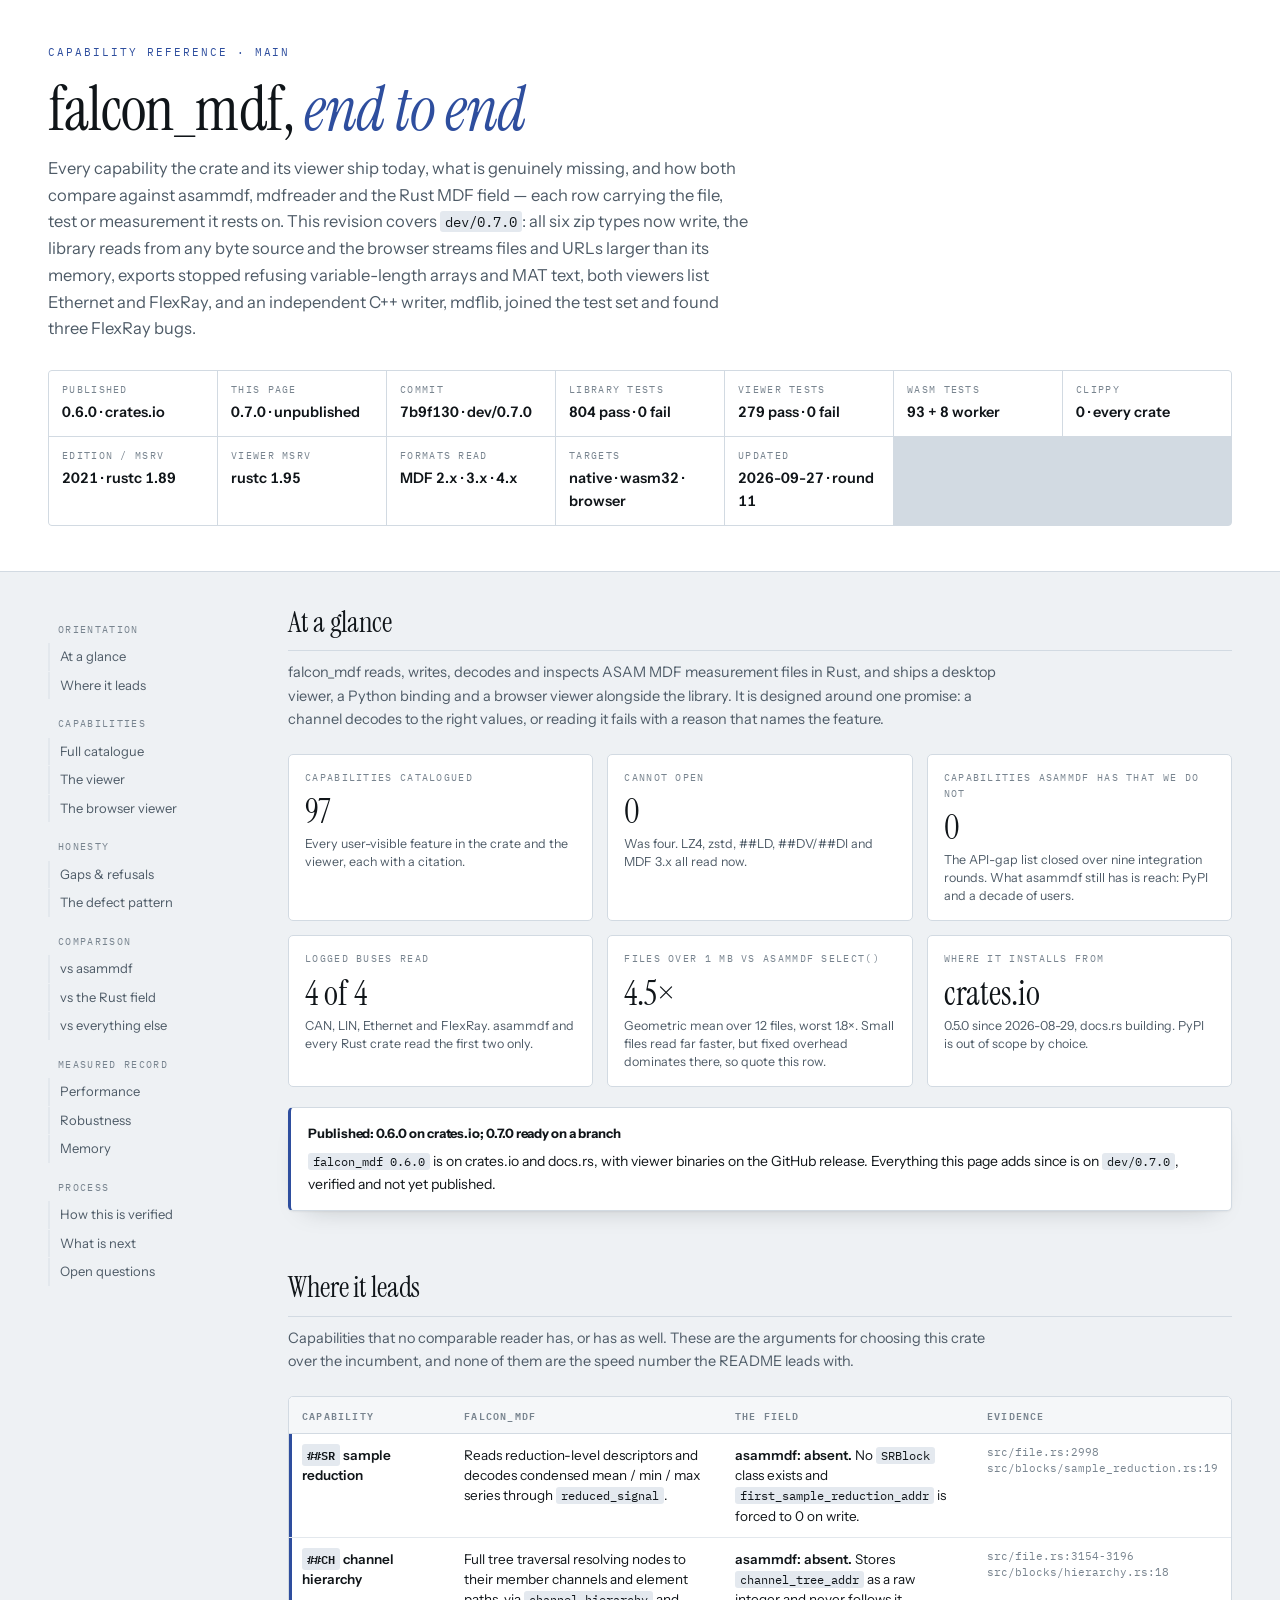
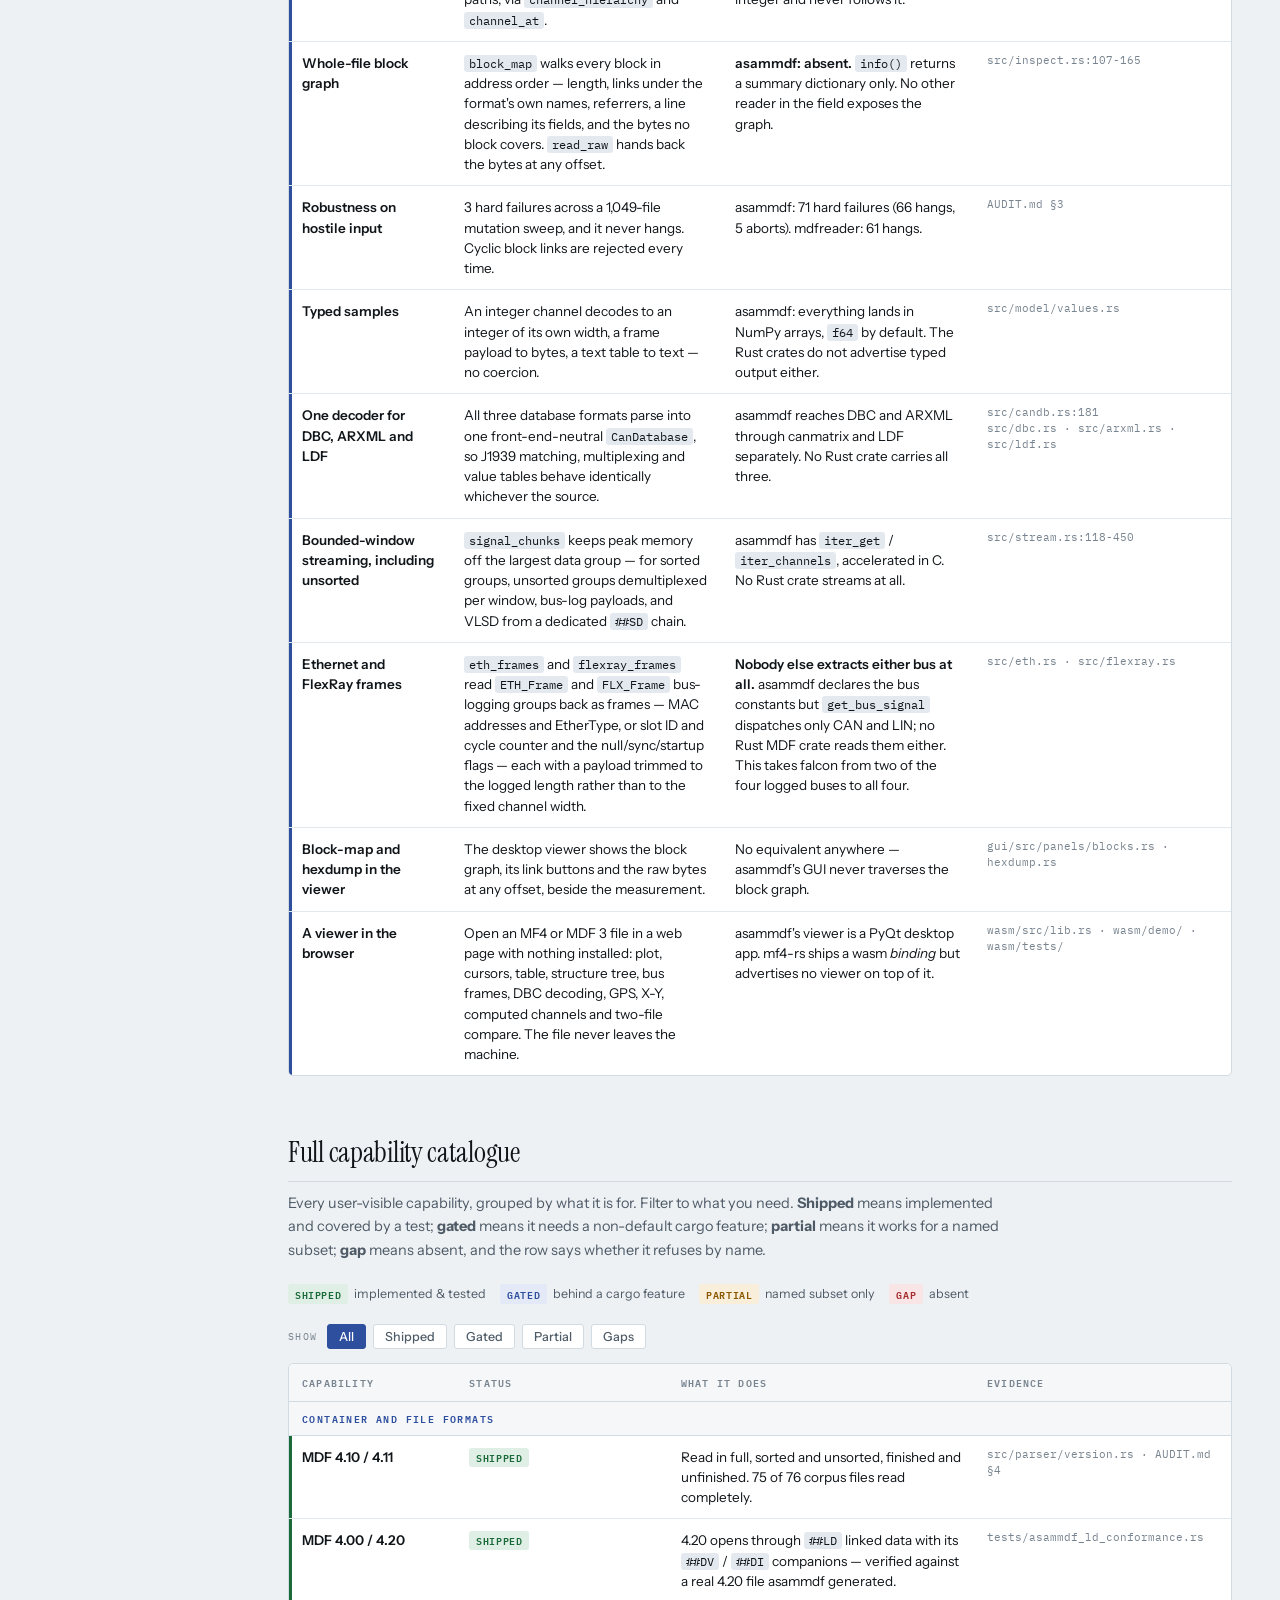
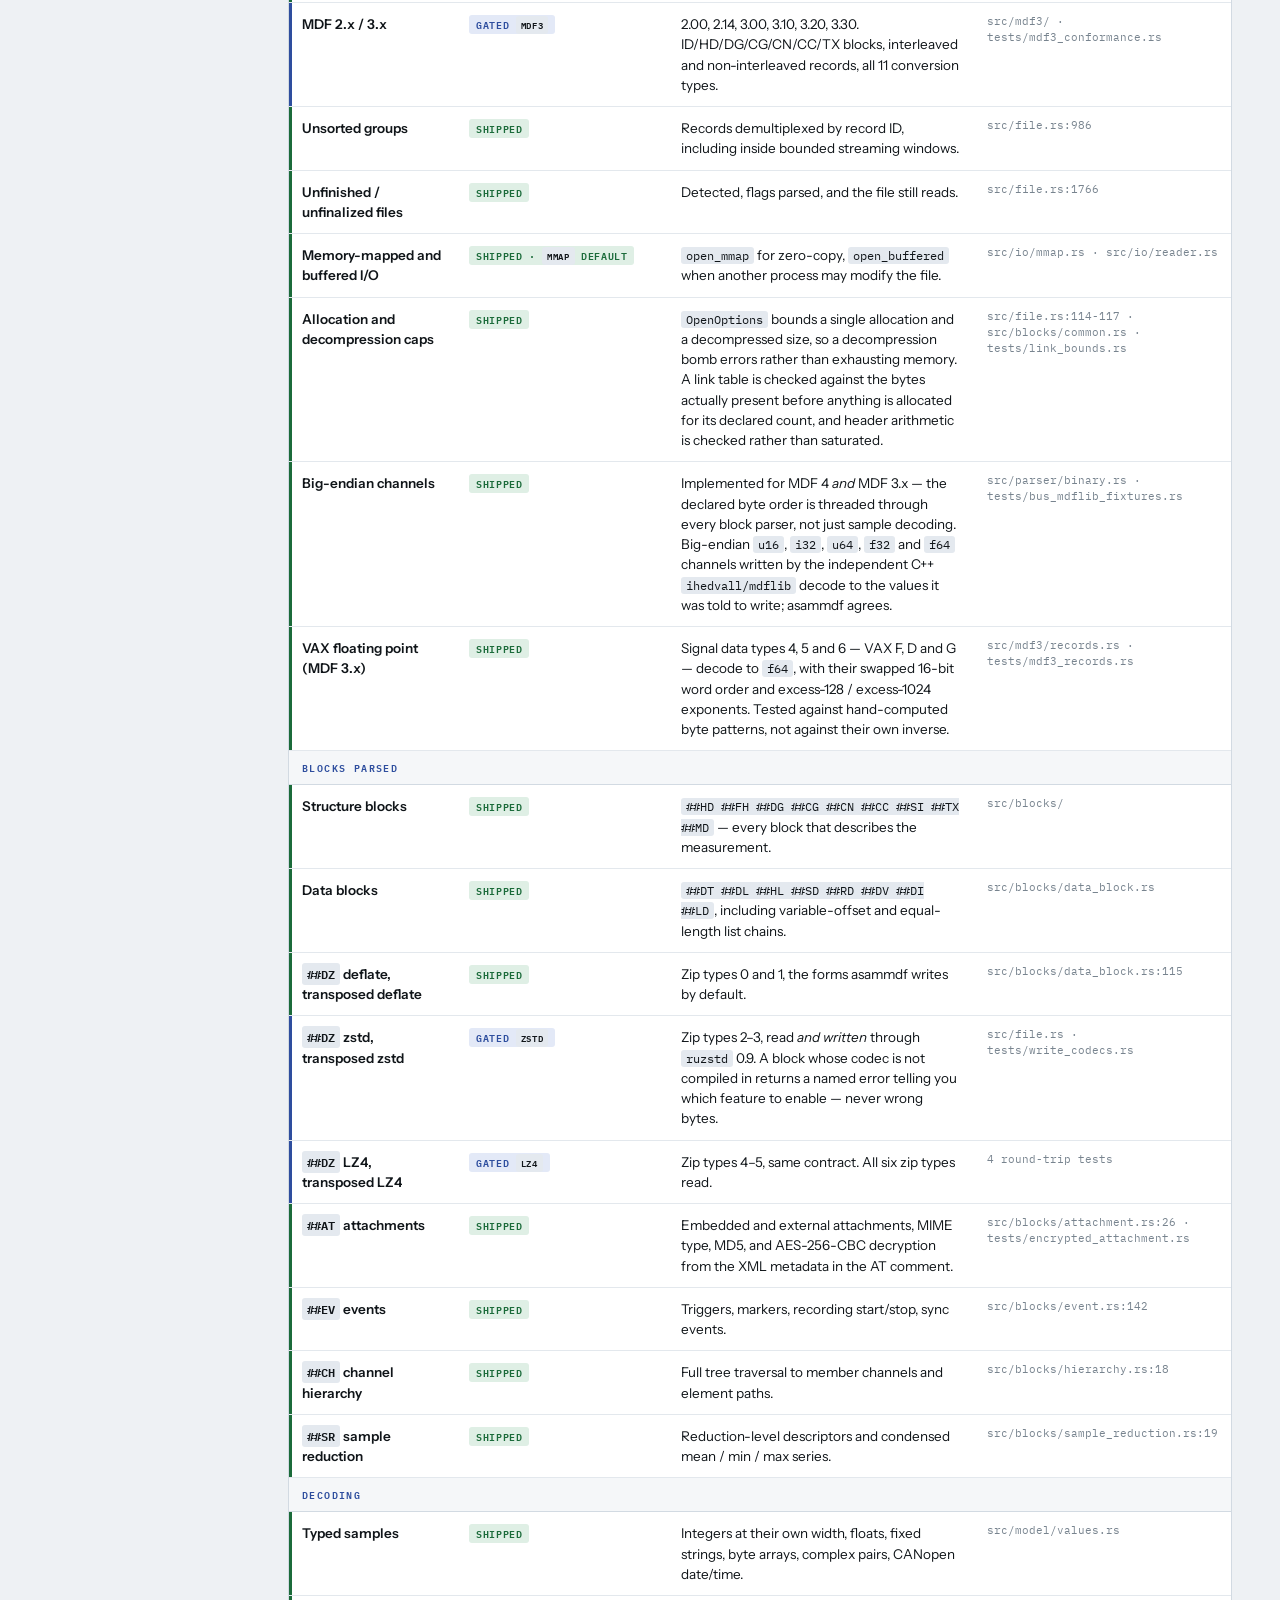
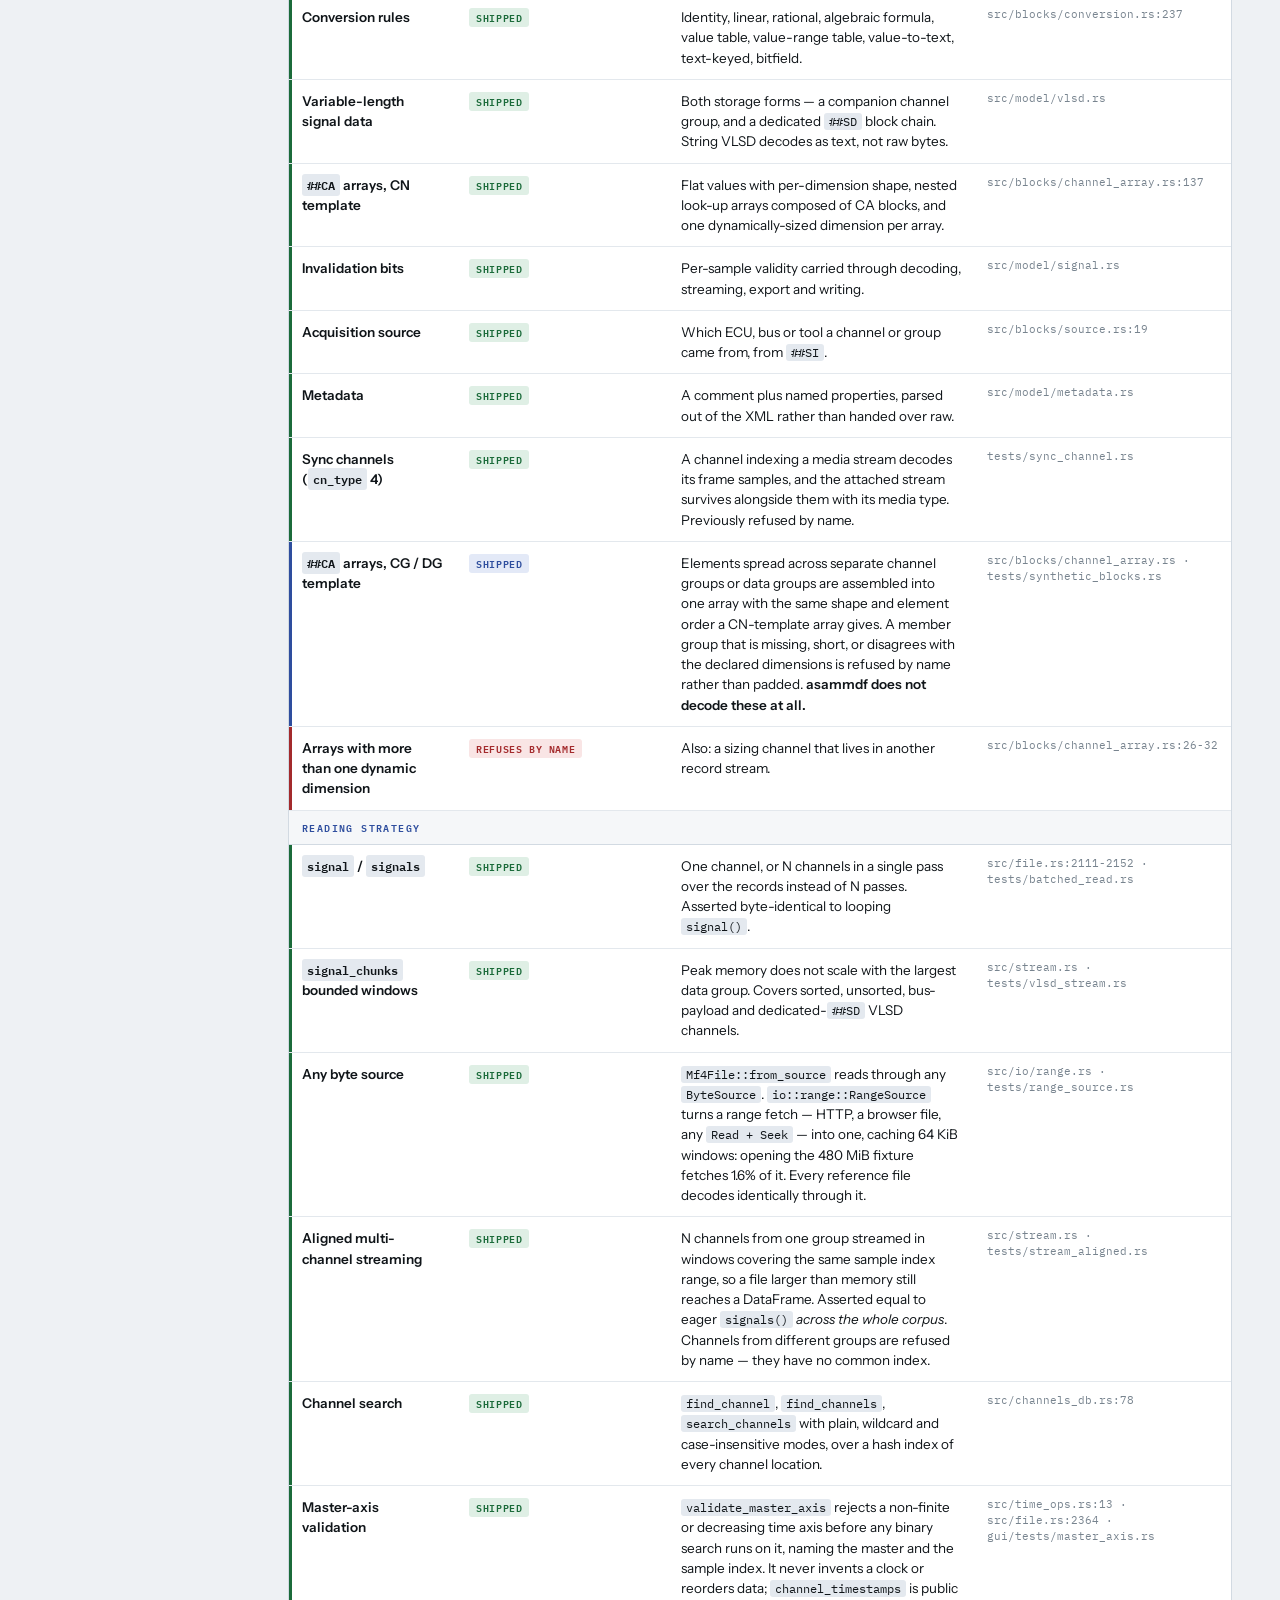
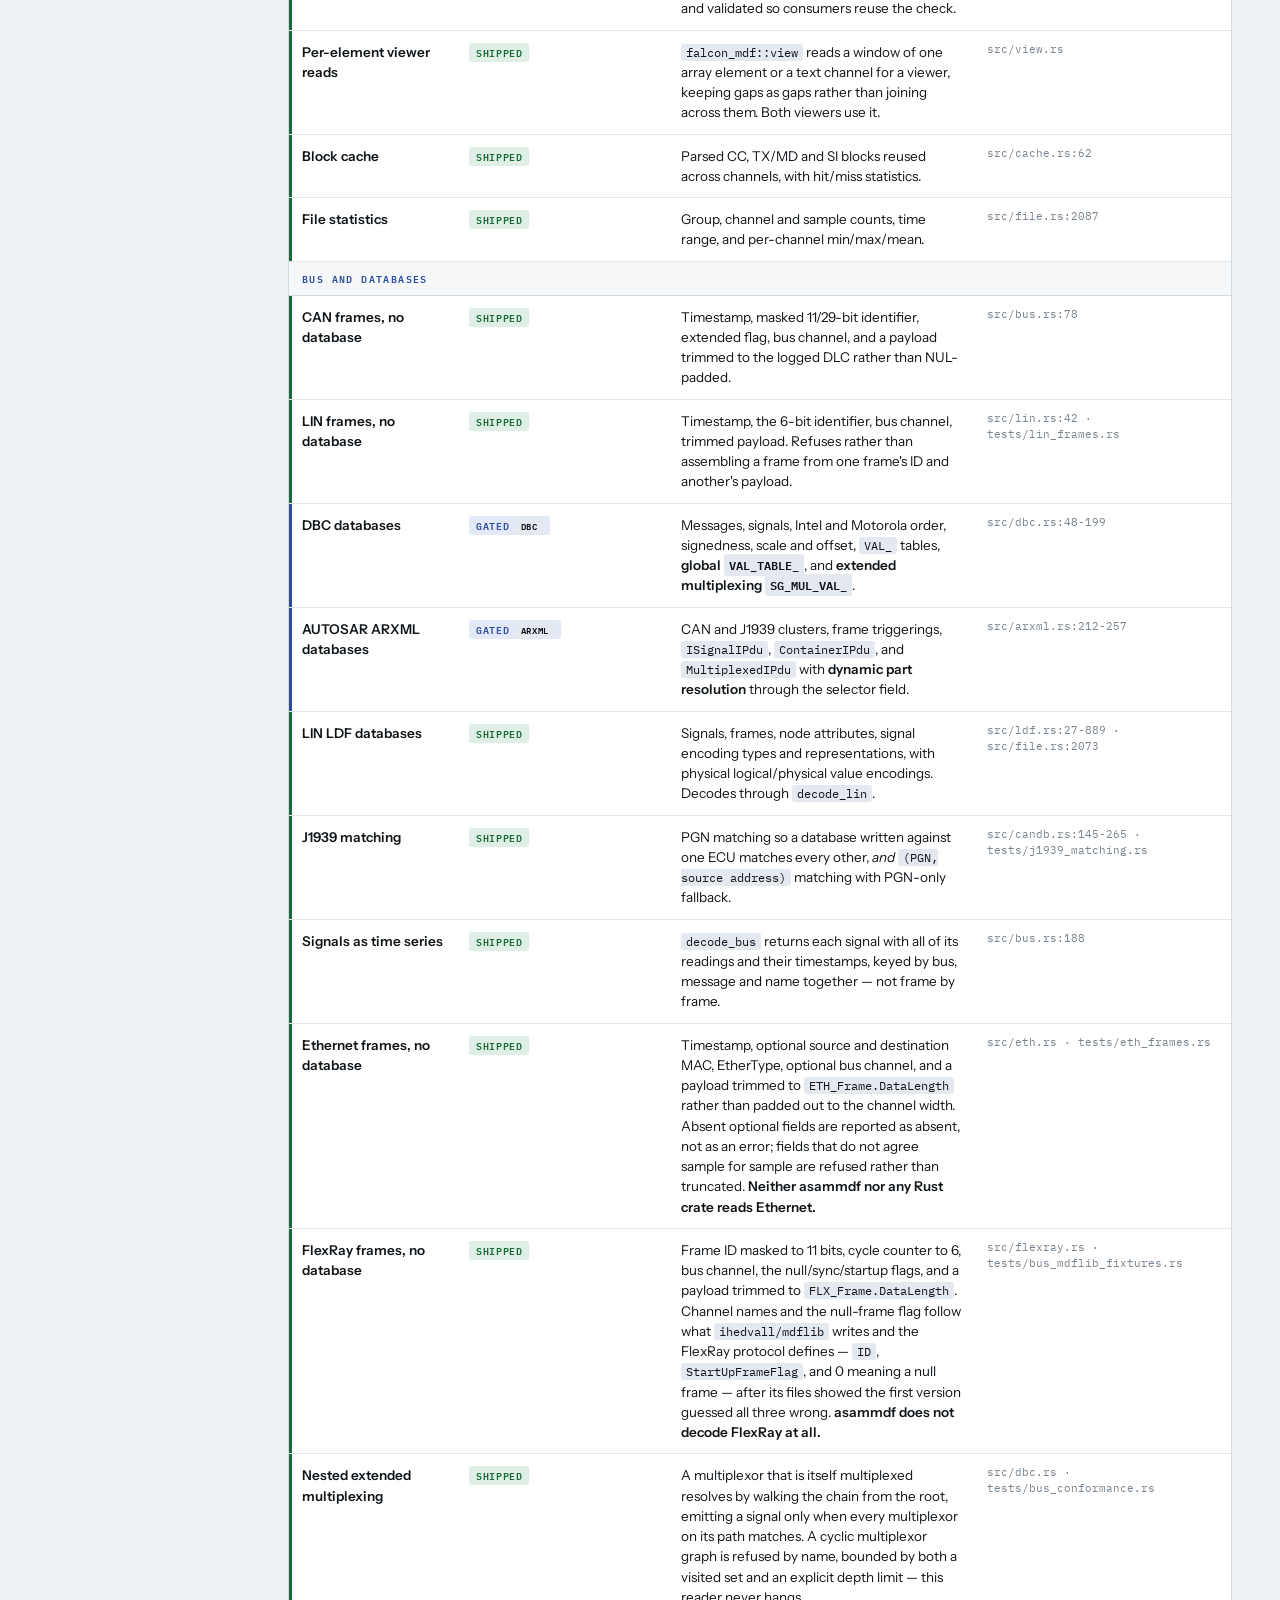
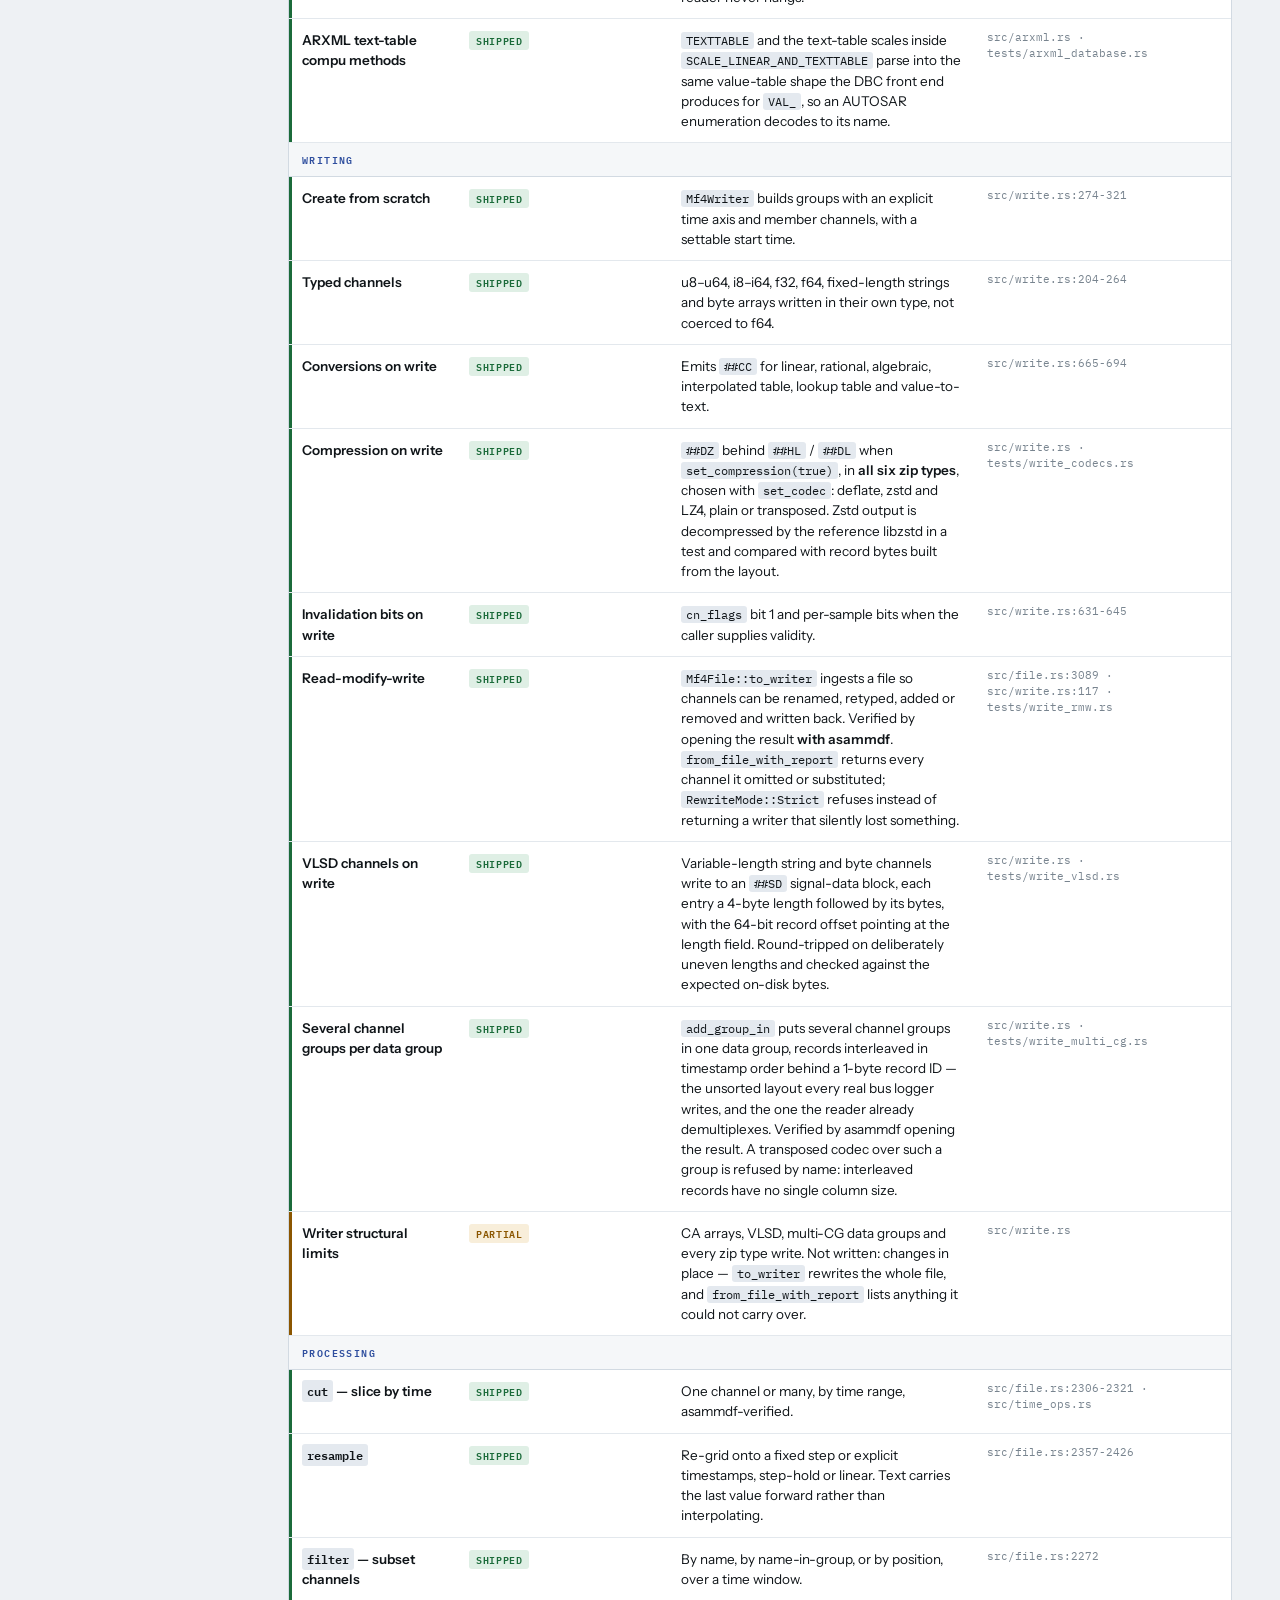
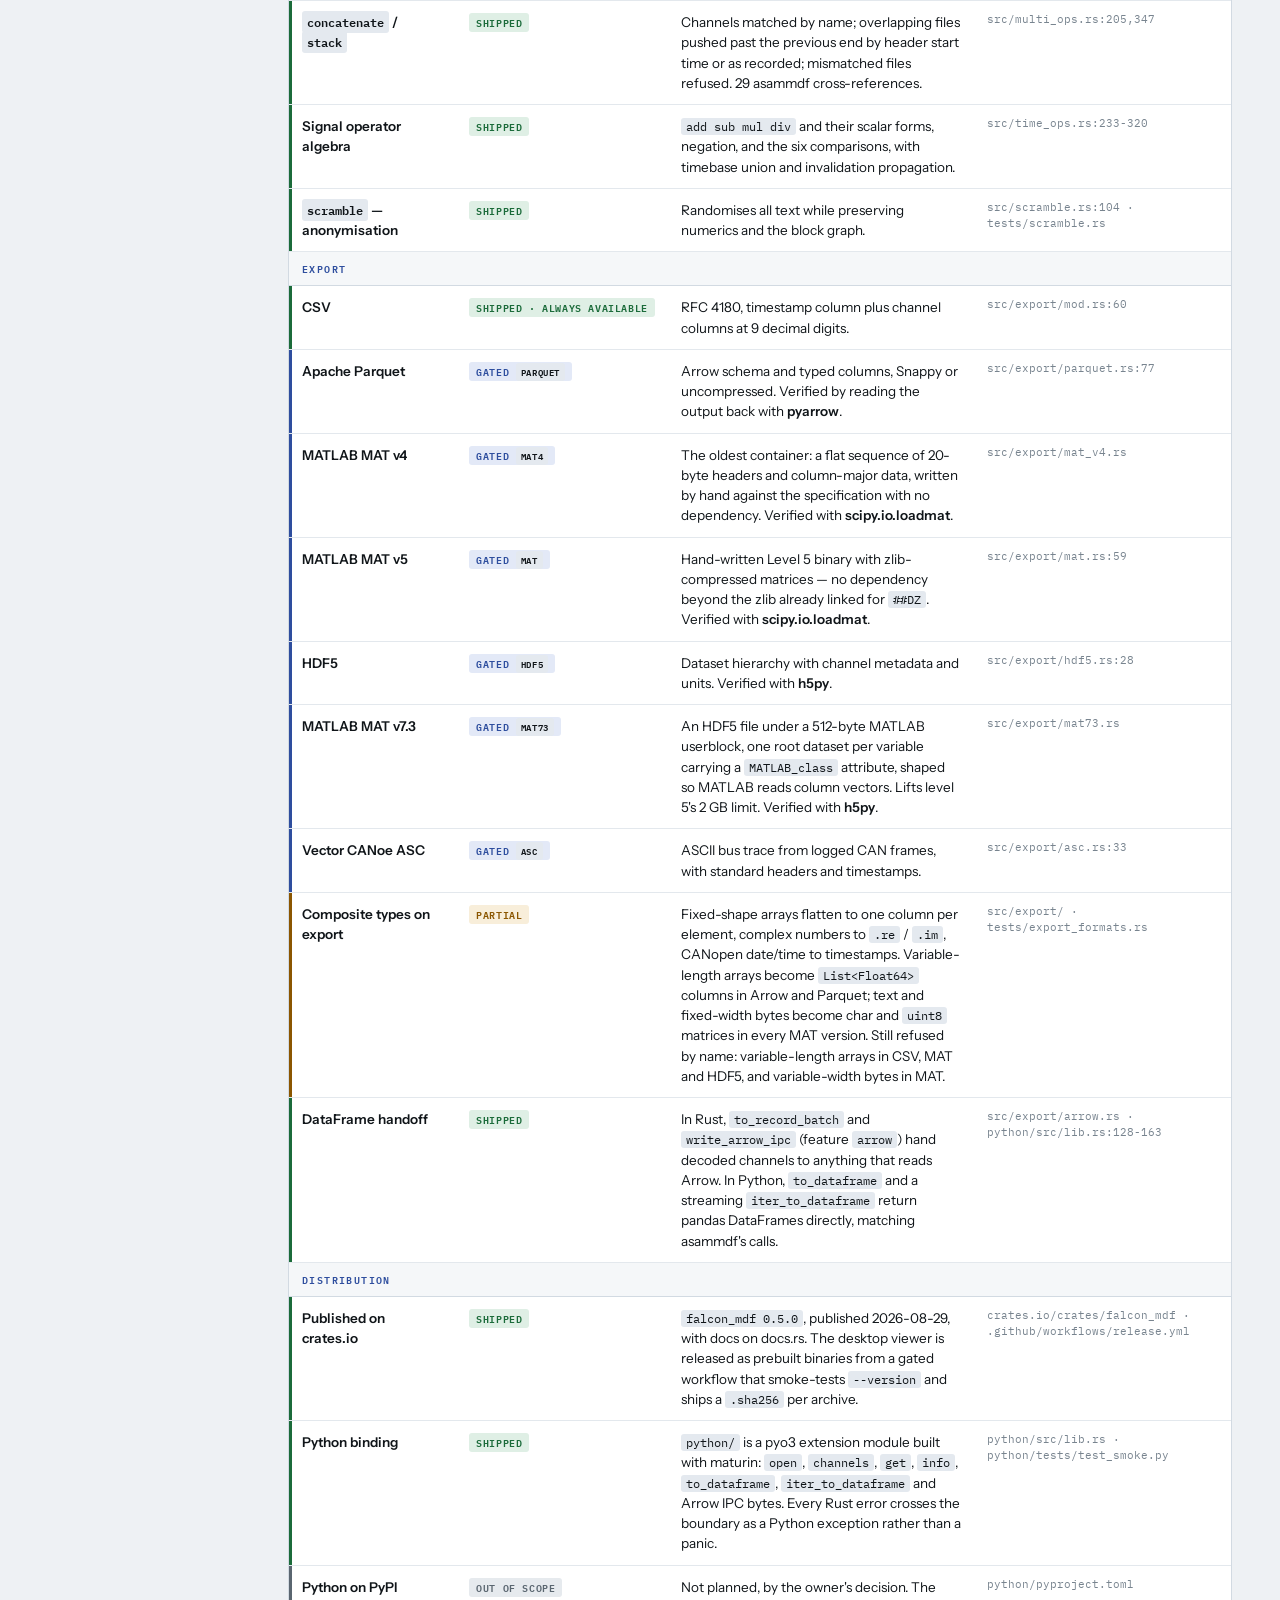
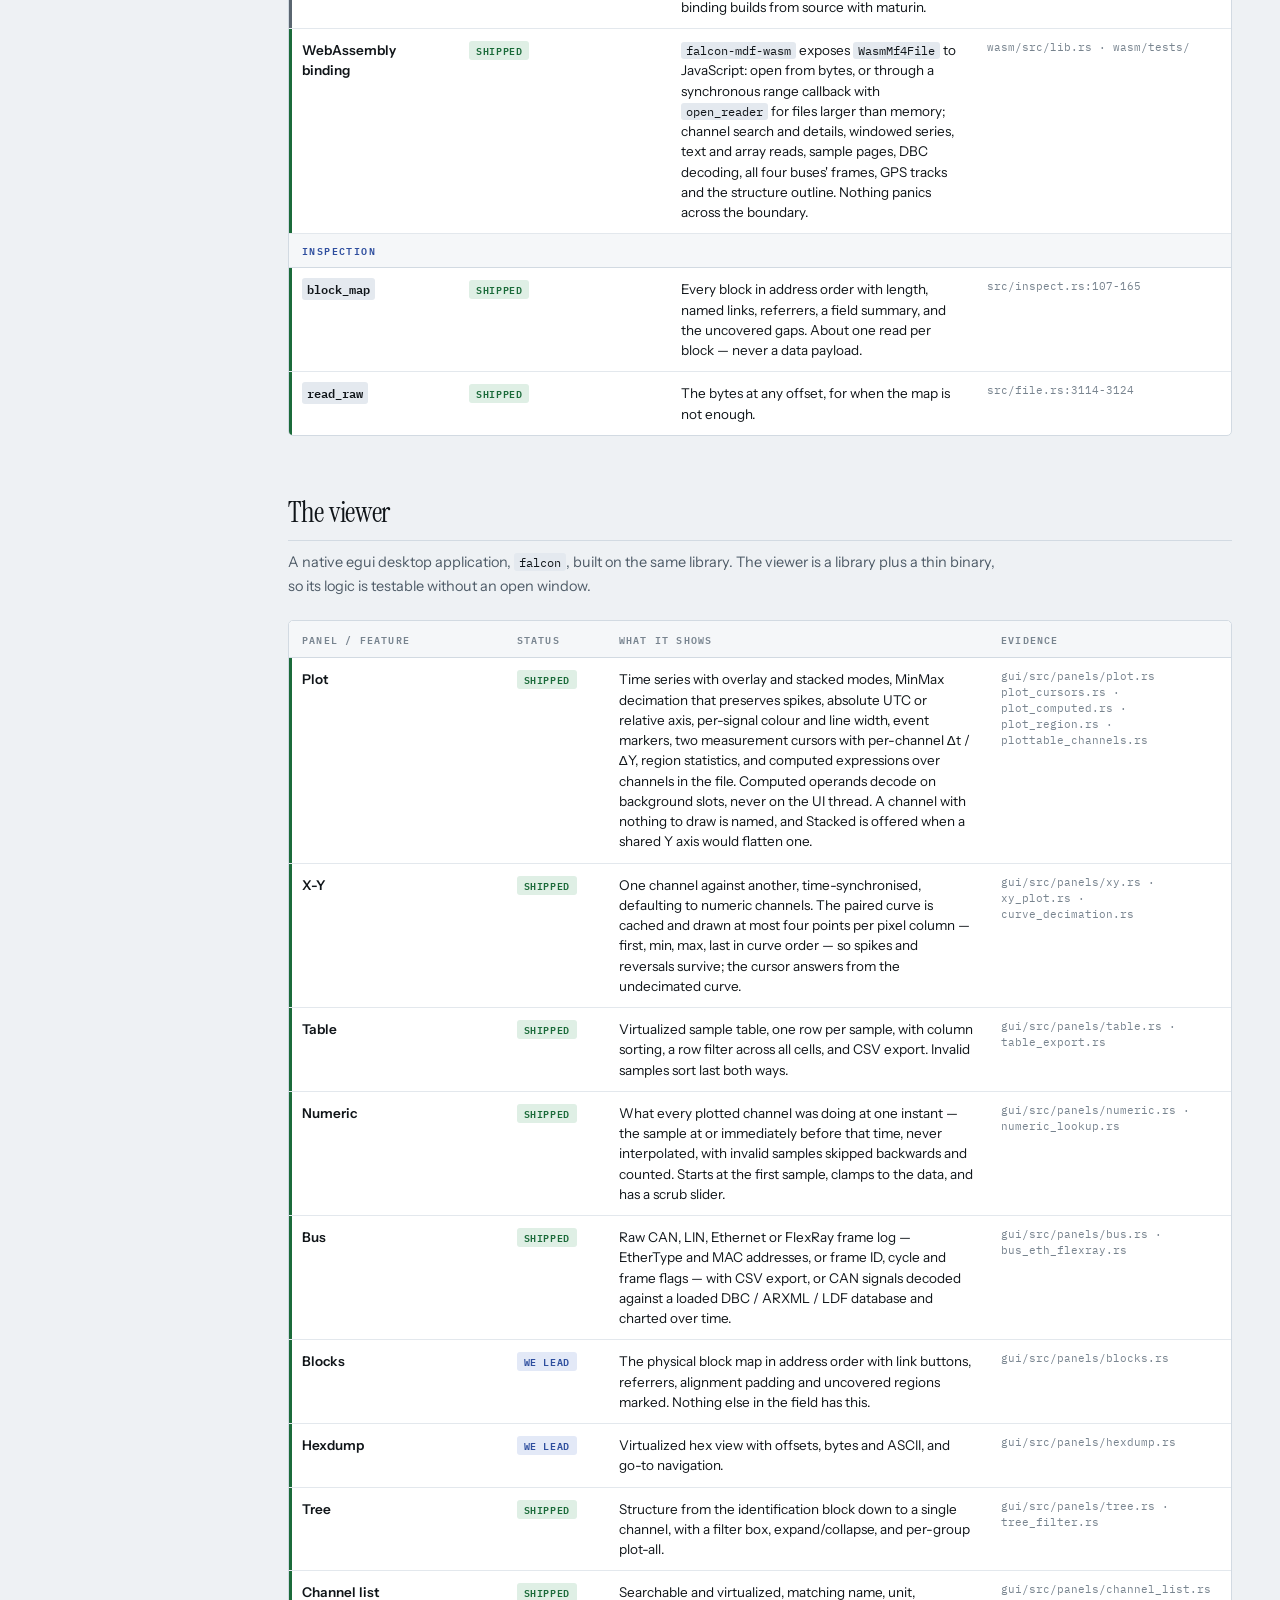
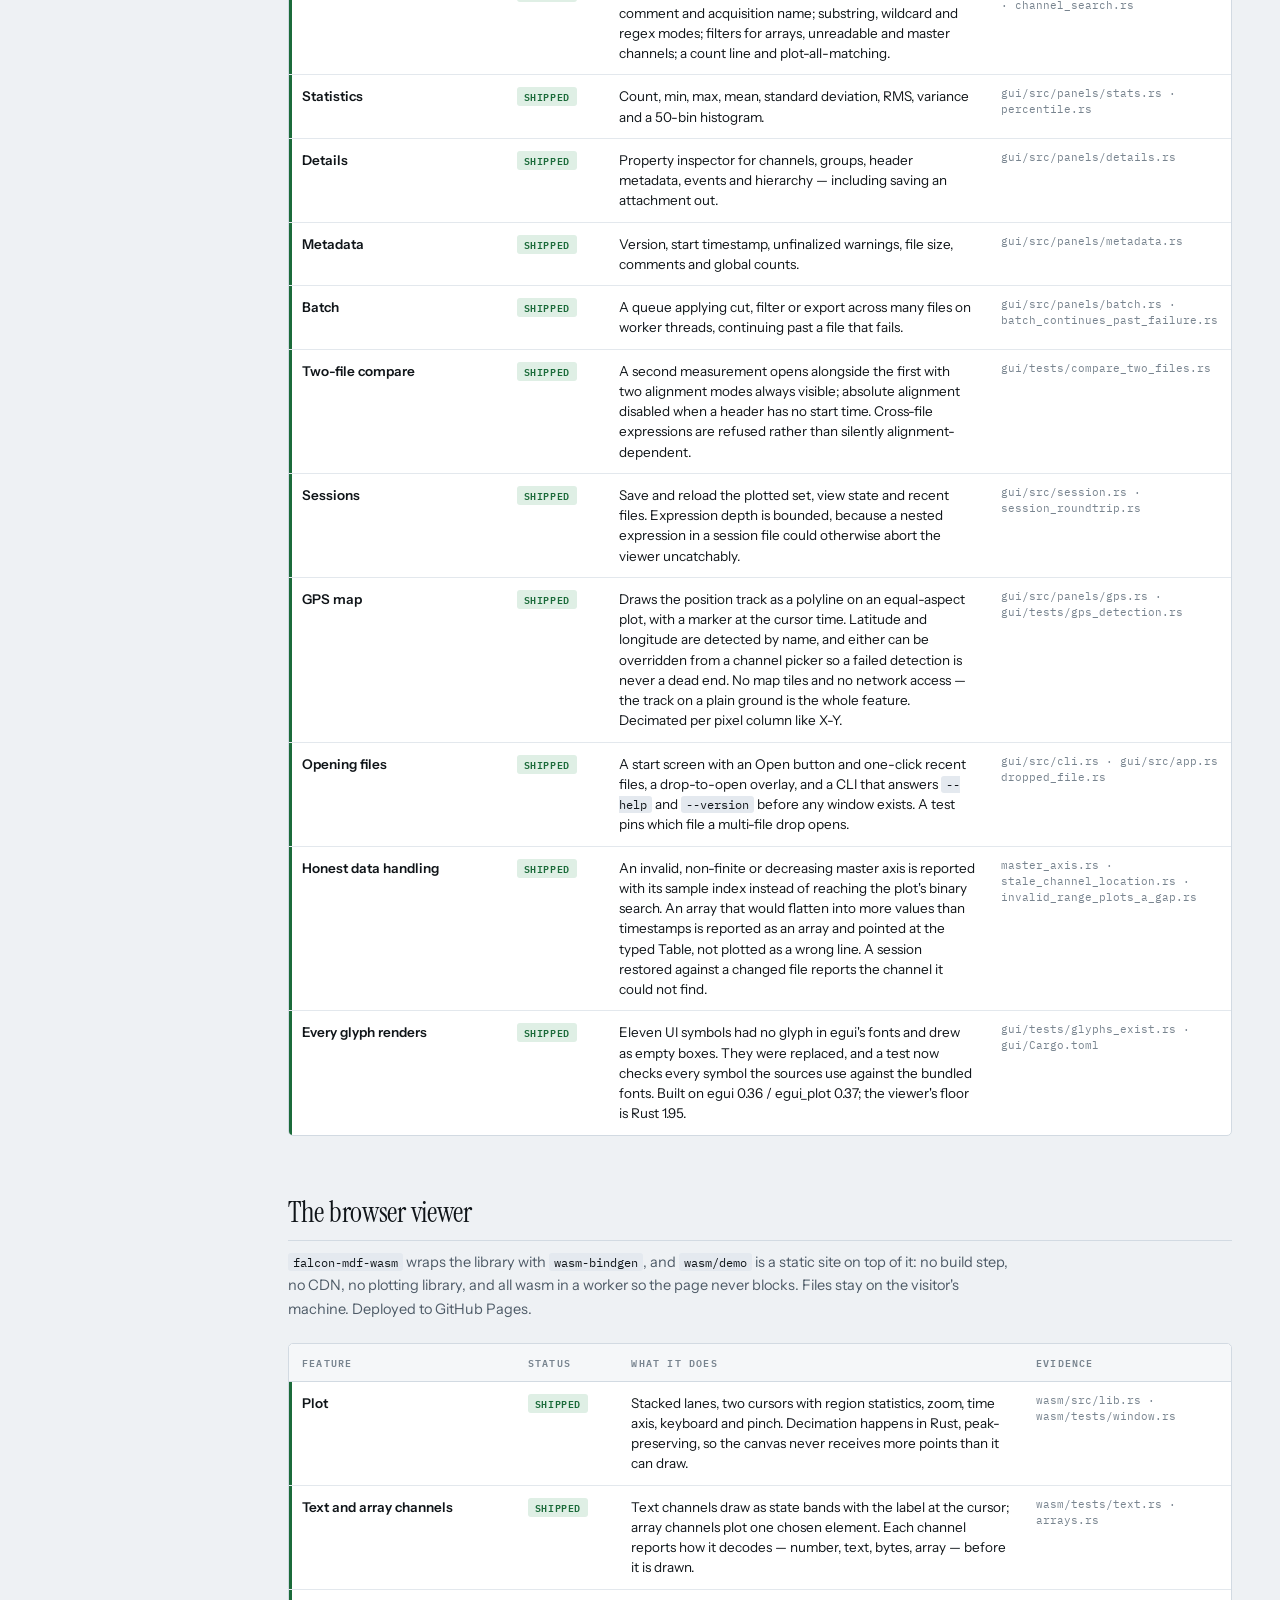
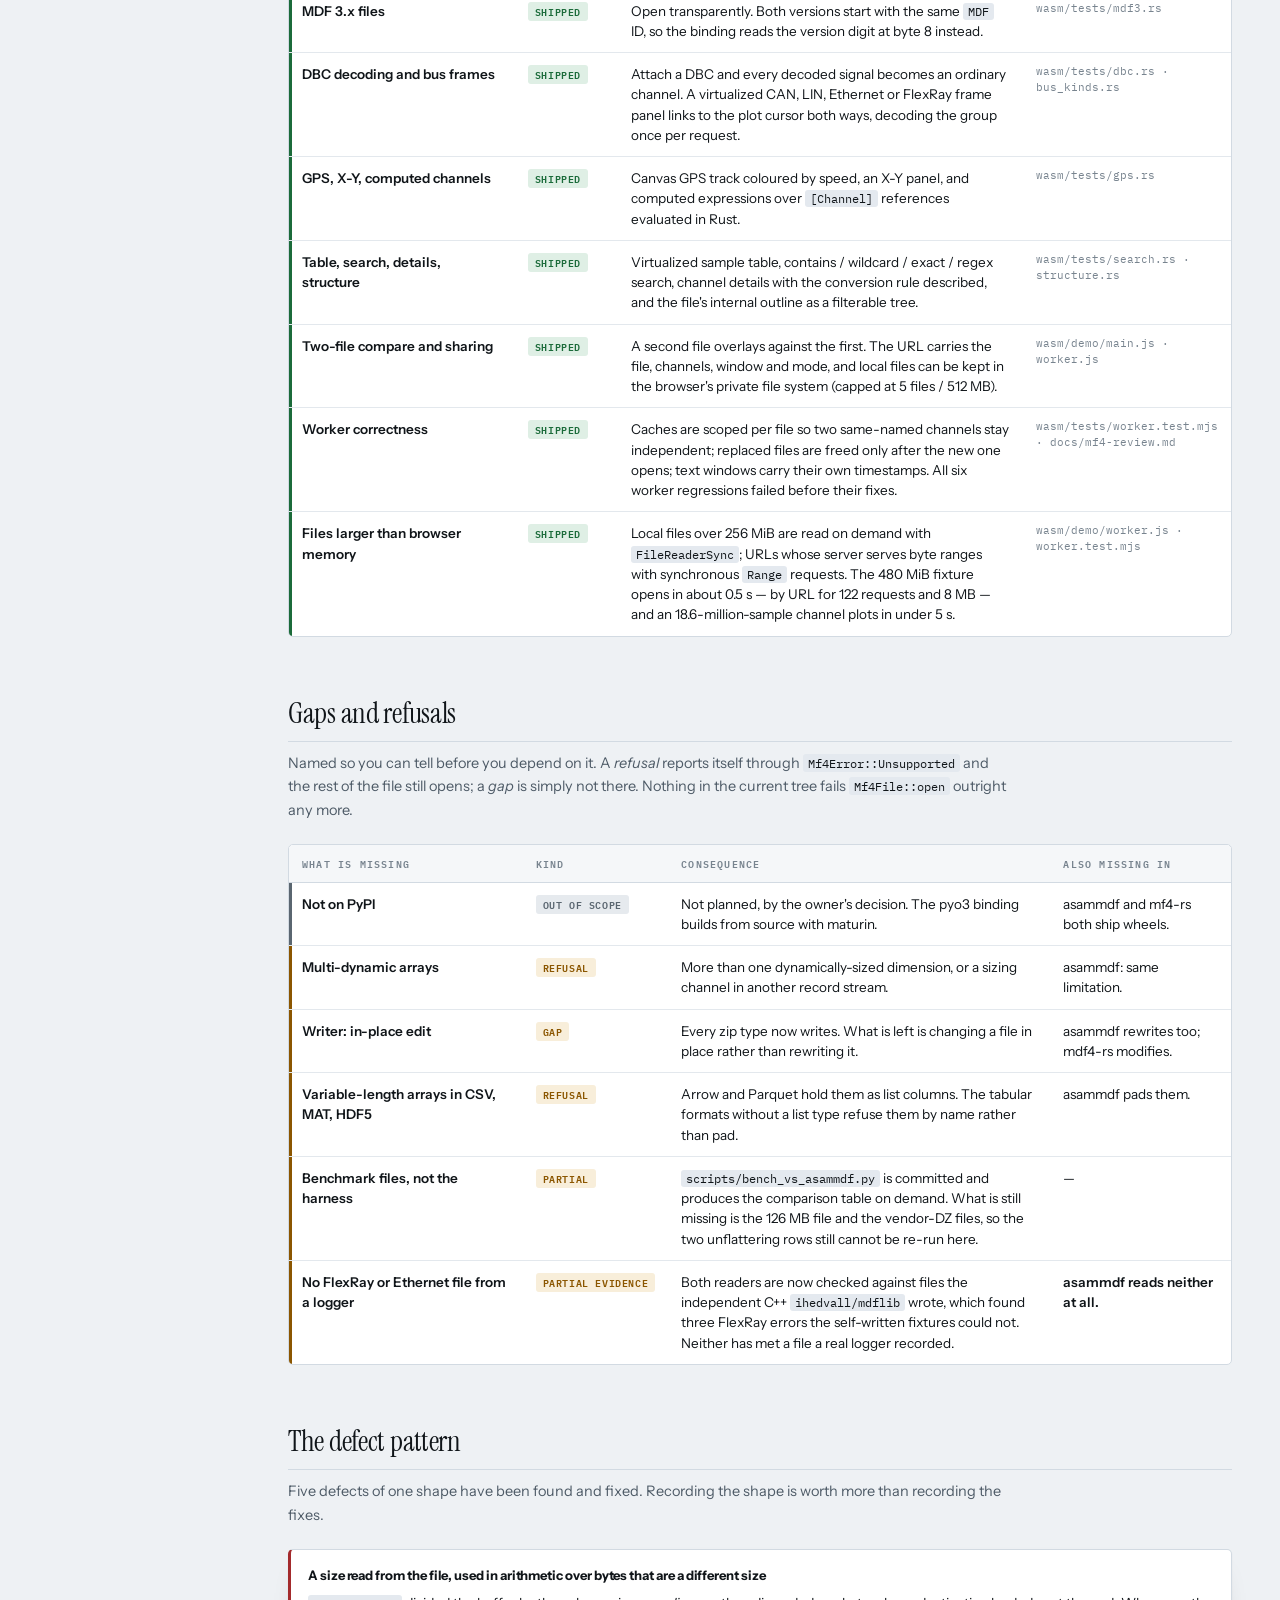
==== docs/field-reference.html @ f5a072ed "docs: track the field reference in the repository The implementation-status page lived in the gitign" ====
<!doctype html><html><head><meta charset=utf8><meta name=viewport content="width=device-width,initial-scale=1"><style>:root{color-scheme:light}body{margin:0;padding:0;font:14px -apple-system,BlinkMacSystemFont,sans-serif;background:#faf9f5;color:#141413}img{max-width:100%}</style></head><body>
<title>falcon_mdf Field Reference</title>
<link rel="preconnect" href="https://fonts.googleapis.com">
<link rel="preconnect" href="https://fonts.gstatic.com" crossorigin>
<link rel="stylesheet" href="https://fonts.googleapis.com/css2?family=Instrument+Sans:wght@400;500;600;700&family=Instrument+Serif:ital@0;1&family=IBM+Plex+Mono:wght@400;500;600&display=swap">

<style>
:root{
  --ground:#EEF1F4; --surface:#FFFFFF; --surface-2:#E4E9EF; --surface-3:#F5F7F9;
  --ink:#101519; --ink-2:#4E5B67; --ink-3:#78848F;
  --rule:#D2DAE2; --rule-2:#E3E8ED;
  --accent:#2E4E9E; --accent-soft:#E3E9F7; --on-accent:#FFFFFF;
  --ok:#1B6B3A;     --ok-bg:#DFEFE5;
  --warn:#8B5600;   --warn-bg:#F8EEDA;
  --bad:#A32A2C;    --bad-bg:#F9E5E5;
  --neutral:#5A6670;--neutral-bg:#E6EAEE;
  --shadow:0 1px 2px rgba(16,21,25,.05), 0 12px 28px -18px rgba(16,21,25,.28);
}
@media (prefers-color-scheme:dark){
  :root:not([data-theme="light"]){
    --ground:#0B0F13; --surface:#141A20; --surface-2:#1C242C; --surface-3:#111820;
    --ink:#E6EDF4; --ink-2:#97A5B2; --ink-3:#74828E;
    --rule:#253039; --rule-2:#1C242B;
    --accent:#7EA2E8; --accent-soft:#16233C; --on-accent:#0B0F13;
    --ok:#62C48D;     --ok-bg:#10281C;
    --warn:#E0A85F;   --warn-bg:#2F2410;
    --bad:#EE8B8D;    --bad-bg:#33191A;
    --neutral:#93A0AB;--neutral-bg:#1D252C;
    --shadow:0 1px 2px rgba(0,0,0,.5), 0 12px 28px -18px rgba(0,0,0,.8);
  }
}
:root[data-theme="dark"]{
  --ground:#0B0F13; --surface:#141A20; --surface-2:#1C242C; --surface-3:#111820;
  --ink:#E6EDF4; --ink-2:#97A5B2; --ink-3:#74828E;
  --rule:#253039; --rule-2:#1C242B;
  --accent:#7EA2E8; --accent-soft:#16233C; --on-accent:#0B0F13;
  --ok:#62C48D;     --ok-bg:#10281C;
  --warn:#E0A85F;   --warn-bg:#2F2410;
  --bad:#EE8B8D;    --bad-bg:#33191A;
  --neutral:#93A0AB;--neutral-bg:#1D252C;
  --shadow:0 1px 2px rgba(0,0,0,.5), 0 12px 28px -18px rgba(0,0,0,.8);
}

*{box-sizing:border-box}
body{
  margin:0; background:var(--ground); color:var(--ink);
  font-family:"Instrument Sans",-apple-system,BlinkMacSystemFont,"Segoe UI",sans-serif;
  font-size:15px; line-height:1.62; -webkit-font-smoothing:antialiased;
}
h1,h2,h3,h4{margin:0; text-wrap:balance}
a{color:var(--accent)}
a:focus-visible,button:focus-visible{outline:2px solid var(--accent); outline-offset:2px; border-radius:2px}
code,.mono{font-family:"IBM Plex Mono",ui-monospace,Menlo,monospace}
code{font-size:.86em; background:var(--surface-2); padding:1px 5px; border-radius:3px; color:var(--ink)}

/* ---------- masthead ---------- */
.mast{background:var(--surface); border-bottom:1px solid var(--rule)}
.mast-in{max-width:1240px; margin:0 auto; padding:44px 28px 30px}
.kicker{
  font-family:"IBM Plex Mono",monospace; font-size:11px; letter-spacing:.18em;
  text-transform:uppercase; color:var(--accent); margin-bottom:16px;
}
h1{
  font-family:"Instrument Serif",Georgia,serif; font-weight:400;
  font-size:clamp(38px,5.6vw,62px); line-height:1.02; letter-spacing:-.015em;
}
h1 em{font-style:italic; color:var(--accent)}
.dek{color:var(--ink-2); max-width:64ch; margin-top:14px; font-size:16.5px}

.plate{
  display:grid; grid-template-columns:repeat(auto-fit,minmax(148px,1fr));
  gap:1px; margin-top:28px; background:var(--rule);
  border:1px solid var(--rule); border-radius:4px; overflow:hidden;
}
.plate div{background:var(--surface); padding:11px 13px}
.plate dt{
  font-family:"IBM Plex Mono",monospace; font-size:10px; letter-spacing:.13em;
  text-transform:uppercase; color:var(--ink-3); margin:0 0 3px;
}
.plate dd{margin:0; font-size:14.5px; font-weight:600; font-variant-numeric:tabular-nums}

/* ---------- shell ---------- */
.shell{max-width:1240px; margin:0 auto; padding:0 28px 110px; display:grid;
  grid-template-columns:196px minmax(0,1fr); gap:44px; align-items:start}
@media(max-width:900px){ .shell{grid-template-columns:minmax(0,1fr); gap:0} nav.toc{display:none} }

nav.toc{position:sticky; top:20px; padding-top:34px}
nav.toc ol{list-style:none; margin:0; padding:0; display:flex; flex-direction:column; gap:1px}
nav.toc a{
  display:block; padding:5px 10px; font-size:13px; color:var(--ink-2);
  text-decoration:none; border-left:2px solid var(--rule-2); line-height:1.35;
}
nav.toc a:hover{color:var(--ink); border-left-color:var(--accent); background:var(--surface-3)}
nav.toc .grp{
  font-family:"IBM Plex Mono",monospace; font-size:9.5px; letter-spacing:.14em;
  text-transform:uppercase; color:var(--ink-3); padding:16px 10px 5px;
}

main{padding-top:34px; min-width:0}
section{margin-bottom:60px; scroll-margin-top:20px}
h2{
  font-family:"Instrument Serif",Georgia,serif; font-weight:400;
  font-size:29px; letter-spacing:-.01em; line-height:1.15;
  padding-bottom:11px; border-bottom:1px solid var(--rule); margin-bottom:8px;
}
.sub{color:var(--ink-2); font-size:14.5px; max-width:72ch; margin:10px 0 22px}
h3{font-size:15px; font-weight:700; letter-spacing:-.005em; margin:30px 0 10px}
h3 .n{
  font-family:"IBM Plex Mono",monospace; color:var(--ink-3);
  font-weight:500; font-size:11px; letter-spacing:.1em; margin-right:9px;
}
p{margin:0 0 12px}

/* ---------- pills ---------- */
.pill{
  display:inline-block; font-family:"IBM Plex Mono",monospace; font-size:10px;
  letter-spacing:.06em; text-transform:uppercase; font-weight:600;
  padding:2px 7px; border-radius:3px; white-space:nowrap;
}
.p-ok{background:var(--ok-bg); color:var(--ok)}
.p-warn{background:var(--warn-bg); color:var(--warn)}
.p-bad{background:var(--bad-bg); color:var(--bad)}
.p-neu{background:var(--neutral-bg); color:var(--neutral)}
.p-lead{background:var(--accent-soft); color:var(--accent)}

/* ---------- tables ---------- */
.scroller{overflow-x:auto; border:1px solid var(--rule); border-radius:5px; background:var(--surface)}
table{border-collapse:collapse; width:100%; font-size:13.5px; min-width:640px}
thead th{
  text-align:left; font-family:"IBM Plex Mono",monospace; font-size:10px;
  letter-spacing:.12em; text-transform:uppercase; color:var(--ink-3);
  font-weight:600; padding:10px 13px; border-bottom:1px solid var(--rule);
  background:var(--surface-3); position:sticky; top:0;
}
tbody td{padding:11px 13px; border-bottom:1px solid var(--rule-2); vertical-align:top; line-height:1.5}
tbody tr:last-child td{border-bottom:0}
tbody tr:hover{background:var(--surface-3)}
td.num{font-family:"IBM Plex Mono",monospace; font-variant-numeric:tabular-nums; white-space:nowrap}
td.ev{font-family:"IBM Plex Mono",monospace; font-size:11px; color:var(--ink-3); line-height:1.45}
td.cap{font-weight:600}
td strong{font-weight:600}
.stripe-ok{box-shadow:inset 3px 0 0 var(--ok)}
.stripe-warn{box-shadow:inset 3px 0 0 var(--warn)}
.stripe-bad{box-shadow:inset 3px 0 0 var(--bad)}
.stripe-neu{box-shadow:inset 3px 0 0 var(--neutral)}
.stripe-lead{box-shadow:inset 3px 0 0 var(--accent)}

/* ---------- cards / callouts ---------- */
.note{
  background:var(--surface); border:1px solid var(--rule); border-radius:5px;
  padding:15px 17px; margin:18px 0; font-size:14px; box-shadow:var(--shadow);
}
.note.flag{border-left:3px solid var(--warn)}
.note.stop{border-left:3px solid var(--bad)}
.note.win{border-left:3px solid var(--accent)}
.note h4{font-size:13px; margin-bottom:6px; letter-spacing:-.005em}
.note p:last-child{margin-bottom:0}

.cards{display:grid; grid-template-columns:repeat(auto-fit,minmax(232px,1fr)); gap:14px; margin:20px 0}
.card{background:var(--surface); border:1px solid var(--rule); border-radius:5px; padding:15px 16px}
.card .big{
  font-family:"Instrument Serif",Georgia,serif; font-size:34px; line-height:1;
  font-variant-numeric:tabular-nums; margin-bottom:6px;
}
.card .lbl{
  font-family:"IBM Plex Mono",monospace; font-size:10px; letter-spacing:.13em;
  text-transform:uppercase; color:var(--ink-3); margin-bottom:9px;
}
.card .why{font-size:12.5px; color:var(--ink-2); line-height:1.45}

/* ---------- filter ---------- */
.filter{display:flex; flex-wrap:wrap; gap:7px; align-items:center; margin:0 0 14px}
.filter .lab{
  font-family:"IBM Plex Mono",monospace; font-size:10px; letter-spacing:.13em;
  text-transform:uppercase; color:var(--ink-3); margin-right:3px;
}
.filter button{
  font-family:"Instrument Sans",sans-serif; font-size:12.5px; font-weight:500;
  padding:4px 11px; border-radius:3px; border:1px solid var(--rule);
  background:var(--surface); color:var(--ink-2); cursor:pointer;
}
.filter button:hover{color:var(--ink); border-color:var(--ink-3)}
.filter button[aria-pressed="true"]{background:var(--accent); border-color:var(--accent); color:var(--on-accent)}
tr[hidden]{display:none}
.grouprow td{
  font-family:"IBM Plex Mono",monospace; font-size:10px; letter-spacing:.14em;
  text-transform:uppercase; color:var(--accent); font-weight:600;
  background:var(--surface-3); padding:9px 13px;
  border-top:1px solid var(--rule); border-bottom:1px solid var(--rule);
}
.grouprow:hover td{background:var(--surface-3)}

/* ---------- misc ---------- */
ul.tight{margin:0 0 12px; padding-left:19px}
ul.tight li{margin-bottom:5px}
.foot{
  border-top:1px solid var(--rule); margin-top:40px; padding-top:20px;
  font-family:"IBM Plex Mono",monospace; font-size:11.5px; color:var(--ink-3);
  line-height:1.7;
}
.legend{display:flex; flex-wrap:wrap; gap:14px; margin:14px 0 20px; font-size:12.5px; color:var(--ink-2)}
.legend span{display:flex; align-items:center; gap:6px}
</style>

<header class="mast">
  <div class="mast-in">
    <div class="kicker">Capability reference · main</div>
    <h1>falcon_mdf, <em>end to end</em></h1>
    <p class="dek">Every capability the crate and its viewer ship today, what is genuinely
      missing, and how both compare against asammdf, mdfreader and the Rust MDF field —
      each row carrying the file, test or measurement it rests on. This revision
      covers <code>dev/0.7.0</code>: all six zip types now write, the library reads
      from any byte source and the browser streams files and URLs larger than its
      memory, exports stopped refusing variable-length arrays and MAT text, both
      viewers list Ethernet and FlexRay, and an independent C++ writer, mdflib, joined
      the test set and found three FlexRay bugs.</p>
    <dl class="plate" id="plate"></dl>
  </div>
</header>

<div class="shell">
  <nav class="toc">
    <ol>
      <li class="grp">Orientation</li>
      <li><a href="#glance">At a glance</a></li>
      <li><a href="#lead">Where it leads</a></li>
      <li class="grp">Capabilities</li>
      <li><a href="#catalogue">Full catalogue</a></li>
      <li><a href="#gui">The viewer</a></li>
      <li><a href="#web">The browser viewer</a></li>
      <li class="grp">Honesty</li>
      <li><a href="#gaps">Gaps &amp; refusals</a></li>
      <li><a href="#defect">The defect pattern</a></li>
      <li class="grp">Comparison</li>
      <li><a href="#asammdf">vs asammdf</a></li>
      <li><a href="#rust">vs the Rust field</a></li>
      <li><a href="#others">vs everything else</a></li>
      <li class="grp">Measured record</li>
      <li><a href="#perf">Performance</a></li>
      <li><a href="#robust">Robustness</a></li>
      <li><a href="#memory">Memory</a></li>
      <li class="grp">Process</li>
      <li><a href="#verify">How this is verified</a></li>
      <li><a href="#next">What is next</a></li>
      <li><a href="#open">Open questions</a></li>
    </ol>
  </nav>

  <main>
    <section id="glance">
      <h2>At a glance</h2>
      <p class="sub">falcon_mdf reads, writes, decodes and inspects ASAM MDF measurement
        files in Rust, and ships a desktop viewer, a Python binding and a browser viewer
        alongside the library. It is designed around one promise: a channel decodes to
        the right values, or reading it fails with a reason that names the feature.</p>
      <div class="cards" id="tiles"></div>
      <div class="note win">
        <h4>Published: 0.6.0 on crates.io; 0.7.0 ready on a branch</h4>
        <p><code>falcon_mdf 0.6.0</code> is on crates.io and docs.rs, with viewer
          binaries on the GitHub release. Everything this page adds since is on
          <code>dev/0.7.0</code>, verified and not yet published.</p>
      </div>
    </section>

    <section id="lead">
      <h2>Where it leads</h2>
      <p class="sub">Capabilities that no comparable reader has, or has as well. These are
        the arguments for choosing this crate over the incumbent, and none of them are the
        speed number the README leads with.</p>
      <div class="scroller">
        <table>
          <thead><tr><th style="width:20%">Capability</th><th style="width:34%">falcon_mdf</th><th style="width:28%">The field</th><th style="width:18%">Evidence</th></tr></thead>
          <tbody id="lead-body"></tbody>
        </table>
      </div>
    </section>

    <section id="catalogue">
      <h2>Full capability catalogue</h2>
      <p class="sub">Every user-visible capability, grouped by what it is for. Filter to
        what you need. <strong>Shipped</strong> means implemented and covered by a test;
        <strong>gated</strong> means it needs a non-default cargo feature;
        <strong>partial</strong> means it works for a named subset;
        <strong>gap</strong> means absent, and the row says whether it refuses by name.</p>
      <div class="legend">
        <span><span class="pill p-ok">shipped</span> implemented &amp; tested</span>
        <span><span class="pill p-lead">gated</span> behind a cargo feature</span>
        <span><span class="pill p-warn">partial</span> named subset only</span>
        <span><span class="pill p-bad">gap</span> absent</span>
      </div>
      <div class="filter" data-target="cat-body">
        <span class="lab">Show</span>
        <button aria-pressed="true" data-f="all">All</button>
        <button aria-pressed="false" data-f="ok">Shipped</button>
        <button aria-pressed="false" data-f="lead">Gated</button>
        <button aria-pressed="false" data-f="warn">Partial</button>
        <button aria-pressed="false" data-f="bad">Gaps</button>
      </div>
      <div class="scroller">
        <table>
          <thead><tr><th style="width:23%">Capability</th><th style="width:11%">Status</th><th style="width:44%">What it does</th><th style="width:22%">Evidence</th></tr></thead>
          <tbody id="cat-body"></tbody>
        </table>
      </div>
    </section>

    <section id="gui">
      <h2>The viewer</h2>
      <p class="sub">A native egui desktop application, <code>falcon</code>, built on the
        same library. The viewer is a library plus a thin binary, so its logic is testable
        without an open window.</p>
      <div class="scroller">
        <table>
          <thead><tr><th style="width:24%">Panel / feature</th><th style="width:11%">Status</th><th style="width:43%">What it shows</th><th style="width:22%">Evidence</th></tr></thead>
          <tbody id="gui-body"></tbody>
        </table>
      </div>
    </section>

    <section id="web">
      <h2>The browser viewer</h2>
      <p class="sub"><code>falcon-mdf-wasm</code> wraps the library with
        <code>wasm-bindgen</code>, and <code>wasm/demo</code> is a static site on top of it:
        no build step, no CDN, no plotting library, and all wasm in a worker so the page
        never blocks. Files stay on the visitor's machine. Deployed to GitHub Pages.</p>
      <div class="scroller">
        <table>
          <thead><tr><th style="width:24%">Feature</th><th style="width:11%">Status</th><th style="width:43%">What it does</th><th style="width:22%">Evidence</th></tr></thead>
          <tbody id="web-body"></tbody>
        </table>
      </div>
    </section>

    <section id="gaps">
      <h2>Gaps and refusals</h2>
      <p class="sub">Named so you can tell before you depend on it. A <em>refusal</em>
        reports itself through <code>Mf4Error::Unsupported</code> and the rest of the file
        still opens; a <em>gap</em> is simply not there. Nothing in the current tree fails
        <code>Mf4File::open</code> outright any more.</p>
      <div class="scroller">
        <table>
          <thead><tr><th style="width:26%">What is missing</th><th style="width:12%">Kind</th><th style="width:42%">Consequence</th><th style="width:20%">Also missing in</th></tr></thead>
          <tbody id="gap-body"></tbody>
        </table>
      </div>
    </section>

    <section id="defect">
      <h2>The defect pattern</h2>
      <p class="sub">Five defects of one shape have been found and fixed. Recording the
        shape is worth more than recording the fixes.</p>
      <div class="note stop">
        <h4>A size read from the file, used in arithmetic over bytes that are a different size</h4>
        <p><code>un_transpose</code> divided the buffer by the column size <em>rounding
          up</em>, then discarded any byte whose destination landed past the end. Whenever
          the buffer length was not an exact multiple of the column size the output was
          reordered wrongly and carried a zero where a real byte belonged — no error, just
          a measurement with a hole in it. It affected zip type 1, transposed deflate,
          which is common, and it shipped.</p>
      </div>
      <div class="scroller">
        <table>
          <thead><tr><th>Buffer / column</th><th>Correct</th><th>falcon, before the fix</th><th>Result</th></tr></thead>
          <tbody>
            <tr><td class="num">9 / 3</td><td class="num">t0 t3 t6 t1 t4 t7 t2 t5 t8</td><td class="num">same</td><td>agree</td></tr>
            <tr class="stripe-bad"><td class="num">8 / 3</td><td class="num">t0 t2 t4 t1 t3 t5 t6 t7</td><td class="num">t0 t3 t6 t1 t4 t7 t2 t5</td><td>wrong order</td></tr>
            <tr class="stripe-bad"><td class="num">7 / 3</td><td class="num">t0 t2 t4 t1 t3 t5 t6</td><td class="num">t0 t3 t6 t1 t4 <strong>ZERO</strong> t2</td><td>t5 lost</td></tr>
            <tr class="stripe-bad"><td class="num">10 / 4</td><td class="num">t0 t2 t4 t6 t1 t3 t5 t7 t8 t9</td><td class="num">t0 t3 t6 t9 t1 t4 t7 <strong>ZERO</strong> t2 t5</td><td>t8 lost</td></tr>
          </tbody>
        </table>
      </div>
      <p style="margin-top:16px"><strong>Why no test caught it.</strong> The round-trip
        tests transposed with falcon's own helper and un-transposed with its inverse, so
        they agreed with themselves rather than with the format. On exact multiples the two
        mappings coincide, and every test used an exact multiple. The replacement test
        states the expected bytes outright, so it is able to disagree — and against the old
        implementation it does.</p>
      <p>The two siblings: record offsets advanced by a declared data-only size while the
        block emitted records interleaved with invalidation bytes, so later offsets walked
        into the previous block's tail and returned those bytes as samples; and a
        block-index path that concatenated invalidation bytes instead of interleaving them,
        parsing cleanly and decoding wrong. Every one of the three produced plausible wrong
        numbers rather than an error. <strong>Any new code that reads a length from a block
        and does arithmetic with it should be treated as guilty until a test says
        otherwise.</strong></p>
      <p>A fourth of the same shape surfaced while aligned multi-channel streaming
        was being built, and is worth recording because of <em>how</em> it was
        caught. The streaming path accumulated companion VLSD payloads per window
        rather than cumulatively, so on an unsorted J1939 log it returned different
        bytes than the eager read — plausible frame payloads, no error. The test
        that caught it asserts streamed output equals <code>signals()</code> over
        the entire corpus, and it failed only once the sample files were present:
        the agent that wrote the code reported it passing from a checkout where
        <code>test_data/</code> is gitignored and the test had silently skipped.
        <strong>A corpus test that skips is not a test that passed</strong>, and a
        green run proves nothing about a checkout with no corpus in it.</p>
      <p>A fifth arrived with the September hardening pass, in the most basic form the
        shape takes: a link table that declared a huge count but held only a few bytes
        of links. The parser allocated for the <em>declared</em> count and panicked on
        capacity; separately, an offset addition could overflow and saturating header
        arithmetic accepted an impossible layout. It now checks the bytes actually present
        before allocating and uses checked arithmetic. <code>tests/link_bounds.rs</code>
        failed four cases before the fix.</p>
    </section>

    <section id="asammdf">
      <h2>Against asammdf 8.7.2</h2>
      <p class="sub">The Python incumbent, and the benchmark this project has been measured
        against. Every row was checked against the installed package's source, not its
        documentation.</p>
      <div class="filter" data-target="asam-body">
        <span class="lab">Show</span>
        <button aria-pressed="true" data-f="all">All</button>
        <button aria-pressed="false" data-f="lead">We lead</button>
        <button aria-pressed="false" data-f="ok">Parity</button>
        <button aria-pressed="false" data-f="bad">Behind</button>
      </div>
      <div class="scroller">
        <table>
          <thead><tr><th style="width:22%">Capability</th><th style="width:10%">Verdict</th><th style="width:24%">falcon_mdf</th><th style="width:24%">asammdf</th><th style="width:20%">Evidence</th></tr></thead>
          <tbody id="asam-body"></tbody>
        </table>
      </div>
      <div class="note win">
        <h4>Correctness, adjudicated against the standard rather than against a library</h4>
        <p>Full-length comparison over 75 files, 2,012 comparable channels, 9,233,007
          values: <strong>1,998 bit-for-bit identical</strong>, 1 within 1e-9, 13 genuine
          disagreements, and <strong>zero</strong> cases where falcon errored and asammdf
          succeeded. Of the 13, <strong>9 are asammdf being wrong</strong> — VLSD record
          lengths, UTF-16 payload truncation, CANopen date/time fields, and a rational
          conversion whose result changes with the number of samples requested. Two are
          representation choices; two were unresolved and one of those, the value-range
          upper bound, has since been settled against falcon and fixed.</p>
      </div>
    </section>

    <section id="rust">
      <h2>Against the Rust field</h2>
      <p class="sub">asammdf is the benchmark, but it is not the competition for a Rust
        crate. Versions, dates and download counts were re-fetched from the crates.io API.</p>
      <div class="scroller">
        <table>
          <thead><tr><th style="width:15%">Crate</th><th style="width:9%">Version</th><th style="width:12%">Last publish</th><th style="width:11%">Downloads</th><th style="width:53%">Standing against falcon_mdf</th></tr></thead>
          <tbody id="rust-body"></tbody>
        </table>
      </div>
      <div class="note flag">
        <h4>This reframes the goal</h4>
        <p>"Beat asammdf" measured this project against a Python library. Against the Rust
          field the picture is different: <strong>mf4-rs and mdf4-rs both write MDF4</strong>,
          and mf4-rs ships Python and wasm bindings plus HTTP byte-range sources. falcon
          has now matched the first two — it is on crates.io, has a pyo3 binding and a
          <code>wasm-bindgen</code> binding — so what mf4-rs still holds is <strong>a
          PyPI package</strong> and byte-range sources. What falcon leads the Rust field
          on: bounded-window streamed reading, a unified DBC + ARXML + LDF decoder with
          J1939 matching, typed non-<code>f64</code> samples, the block-graph inspector,
          MDF 3.x <em>and</em> 4.x in one crate, all four logged buses, the export set, and
          a desktop <em>and</em> a browser viewer. None of the others advertise any of
          those.</p>
      </div>
    </section>

    <section id="others">
      <h2>Against everything else</h2>
      <p class="sub">The wider field, ordered by how often a team actually reaches for it.
        Rows marked <span class="pill p-neu">unmeasured</span> are characterisations from
        the tools' own documentation, not results produced here — they are here for
        orientation and should not be quoted as findings.</p>
      <div class="scroller">
        <table>
          <thead><tr><th style="width:17%">Tool</th><th style="width:11%">Kind</th><th style="width:38%">What it is good at</th><th style="width:34%">Standing against falcon_mdf</th></tr></thead>
          <tbody id="other-body"></tbody>
        </table>
      </div>
    </section>

    <section id="perf">
      <h2>Performance record</h2>
      <p class="sub">The table most likely to be quoted back at us, so it carries the
        unflattering rows too. From <code>benchmarks/COMPARISON.md</code>, run 2026-09-27:
        87 files, release build with LTO, a warm-up then the median of three runs, against
        asammdf 8.7.2 on CPython 3.14. Ratios compare equal work only — the three files where
        the libraries decode different sample counts, for reasons in the open questions, are
        excluded. <strong>Speed is size-dependent: never quote one number.</strong></p>
      <div class="scroller">
        <table>
          <thead><tr><th style="width:34%">Scene</th><th style="width:15%">vs asammdf</th><th style="width:14%">Reproducible here</th><th style="width:37%">Note</th></tr></thead>
          <tbody id="perf-body"></tbody>
        </table>
      </div>
      <div class="note">
        <h4>What is actually being raced</h4>
        <p>asammdf is not "Python" on the paths that matter. Its hot loops are a compiled C
          extension — <code>blocks/cutils.c</code>: <code>sort_data_block</code>,
          <code>extract</code>, <code>get_vlsd_max_sample_size</code>, invalidation-bit
          decode — and it decompresses through <code>isal.isal_zlib</code> (libisal) where
          available, with NumPy vectorisation above that. <strong>The rows where falcon
          lost were precisely the isal-accelerated compressed paths.</strong></p>
        <p><strong>What changed.</strong> The September perf round switched
          <code>flate2</code> to its <code>zlib-rs</code> backend, read compressed slices
          without an extra buffer, tiled un-transposition for cache locality, and loaded
          standard numeric widths directly. In a paired before/after run that took the
          121.9 MiB transposed-deflate file from 1,733 ms to 1,078 ms (1.61×), and the
          479.7 MiB uncompressed file 1.14×. The four 5 MiB J1939 logs moved 3–5% either
          way. The 1.76× below is on a different file from the old 0.81× row, so it shows
          the gap closed; it does not measure by how much. The 2026-09-27 rerun reads the same: 1.79× and 1.78×.</p>
        <p><strong>What is still thin.</strong> Both large fixtures are asammdf-written
          repetitions of J1939 logs, so they add size but not structural variety. The
          vendor-DZ files behind the 0.85–1.01× row are still not in the repository and
          were not re-run after <code>zlib-rs</code>.</p>
      </div>
    </section>

    <section id="robust">
      <h2>Robustness record</h2>
      <p class="sub">1,049 mutated files per tool — truncation, corrupted lengths and
        links, bad block IDs, absurd counts, cyclic links. This is the strongest
        comparative result the project has.</p>
      <div class="scroller">
        <table>
          <thead><tr><th style="width:28%">Tool</th><th>Clean error</th><th>Hang</th><th>Panic / abort</th><th>Returned data</th></tr></thead>
          <tbody>
            <tr class="stripe-lead"><td class="cap">falcon_mdf</td><td class="num">737</td><td class="num"><strong>0</strong></td><td class="num"><strong>3</strong></td><td class="num">309</td></tr>
            <tr class="stripe-bad"><td class="cap">asammdf</td><td class="num">419</td><td class="num">66</td><td class="num">5</td><td class="num">559</td></tr>
            <tr class="stripe-bad"><td class="cap">mdfreader</td><td class="num">627</td><td class="num">61</td><td class="num">0</td><td class="num">361</td></tr>
          </tbody>
        </table>
      </div>
      <p style="margin-top:16px">Three hard failures against asammdf's 71 and mdfreader's
        61, and falcon never hangs — cyclic block links, which hang both Python libraries,
        are rejected every time. A fresh sweep of 1,200 mutated files produces no panic, no
        abort and no hang; that sweep is only worth the paper it is written on because a
        deliberately crashing build was fed through the same harness first, to prove it
        reports a crash when one happens.</p>
      <div class="note stop">
        <h4>The claim is absolute, and absolute is still false</h4>
        <p><strong>Both findings are now closed.</strong> The release-build panic —
          <code>chunk size must be non-zero</code>, from a 1,602-byte file with one 4-byte
          field zeroed — was a zero <code>cn_bit_count</code> reaching
          <code>chunks_exact_mut</code>. A zero-width channel now returns a named error, and
          a test asserts it fails rather than panics.</p>
        <p>The subtler finding mattered more: <code>cargo fuzz</code> builds with debug
          assertions, so shift overflows in <code>read_bits</code> aborted and registered as
          crashes, while the release profile a consumer ships returned a wrong number
          silently. The unaligned path now accumulates in <code>u128</code> and narrows only
          after shifting the field to bit zero, so the overflowing shift cannot occur — and
          two fuzz targets cover it: <code>read_bits</code> against an independent
          bit-by-bit oracle, runnable with <code>--release</code>, and a differential target
          comparing a debug and a release build on the same input.</p>
      </div>
    </section>

    <section id="memory">
      <h2>Memory record</h2>
      <p class="sub">Peak memory scales with the <em>largest data group</em>, not the file.
        Under the memory-mapped backend the data is resident twice — as mapped pages and as
        the assembly buffer.</p>
      <div class="scroller">
        <table>
          <thead><tr><th style="width:40%">Measurement</th><th style="width:26%">Result</th><th style="width:34%">Standing</th></tr></thead>
          <tbody id="mem-body"></tbody>
        </table>
      </div>
      <p style="margin-top:16px">The "roughly half the memory" claim for the buffered
        backend does not hold at any size that can be measured today. Choose it because
        another process may modify the file — not for a memory ratio. Against asammdf the
        large fixtures show falcon's whole-process peak 1.3–1.6× lower; those are process
        peaks under different read calls (falcon's whole read vs asammdf's
        <code>get()</code>), not isolated decoder allocations.</p>
    </section>

    <section id="verify">
      <h2>How this is verified</h2>
      <p class="sub">Research agents produced the raw inventories; every one was checked
        mechanically before it reached this page. Nothing here rests on an agent's word
        alone.</p>
      <div class="scroller">
        <table>
          <thead><tr><th style="width:28%">Source</th><th style="width:38%">Check performed</th><th style="width:34%">Result</th></tr></thead>
          <tbody id="verify-body"></tbody>
        </table>
      </div>
    </section>

    <section id="next">
      <h2>What is next</h2>
      <p class="sub">The capability backlog is spent and the crate is published. What is left
        is release hygiene, very large files in the browser, and
        evidence from real files the crate did not write.</p>
      <div class="cards" id="next-cards"></div>
    </section>

    <section id="open">
      <h2>Open questions</h2>
      <div class="scroller">
        <table>
          <thead><tr><th style="width:36%">Question</th><th style="width:64%">Status</th></tr></thead>
          <tbody id="open-body"></tbody>
        </table>
      </div>
      <div class="foot" id="foot">Refreshed 2026-09-27 against dev/0.7.0 at 7b9f130 (round 11); 0.6.0 is the published release. Round 10 described main at 8189721.</div>
    </section>
  </main>
</div>

<script>
(function(){
  "use strict";
  var T=document.createTextNode.bind(document);
  function el(tag,cls,txt){var e=document.createElement(tag); if(cls)e.className=cls; if(txt!=null)e.textContent=txt; return e;}
  function html(tag,cls,markup){var e=document.createElement(tag); if(cls)e.className=cls; if(markup!=null)e.innerHTML=markup; return e;}
  function rows(tbodyId,data,render){
    var tb=document.getElementById(tbodyId); if(!tb)return;
    data.forEach(function(d){ tb.appendChild(render(d)); });
  }
  function cell(cls,markup){var td=document.createElement("td"); if(cls)td.className=cls; td.innerHTML=markup; return td;}
  function pillHtml(kind,label){
    var map={ok:"p-ok",lead:"p-lead",warn:"p-warn",bad:"p-bad",neu:"p-neu"};
    return '<span class="pill '+(map[kind]||"p-neu")+'">'+label+'</span>';
  }

  /* ---------- masthead plate ---------- */
  var PLATE=[
    ["published","0.6.0 · crates.io"],
    ["this page","0.7.0 · unpublished"],
    ["commit","7b9f130 · dev/0.7.0"],
    ["library tests","804 pass · 0 fail"],
    ["viewer tests","279 pass · 0 fail"],
    ["wasm tests","93 + 8 worker"],
    ["clippy","0 · every crate"],
    ["edition / msrv","2021 · rustc 1.89"],
    ["viewer msrv","rustc 1.95"],
    ["formats read","MDF 2.x · 3.x · 4.x"],
    ["targets","native · wasm32 · browser"],
    ["updated","2026-09-27 · round 11"]
  ];
  var plate=document.getElementById("plate");
  PLATE.forEach(function(p){
    var d=el("div"); d.appendChild(el("dt",null,p[0])); d.appendChild(el("dd",null,p[1])); plate.appendChild(d);
  });

  /* ---------- tiles ---------- */
  var TILES=[
    ["Capabilities catalogued","—","Every user-visible feature in the crate and the viewer, each with a citation.","cat-count"],
    ["Cannot open","0","Was four. LZ4, zstd, ##LD, ##DV/##DI and MDF 3.x all read now."],
    ["Capabilities asammdf has that we do not","0","The API-gap list closed over nine integration rounds. What asammdf still has is reach: PyPI and a decade of users."],
    ["Logged buses read","4 of 4","CAN, LIN, Ethernet and FlexRay. asammdf and every Rust crate read the first two only."],
    ["Files over 1 MB vs asammdf select()","4.5×","Geometric mean over 12 files, worst 1.8×. Small files read far faster, but fixed overhead dominates there, so quote this row."],
    ["Where it installs from","crates.io","0.5.0 since 2026-08-29, docs.rs building. PyPI is out of scope by choice."]
  ];
  var tiles=document.getElementById("tiles");
  TILES.forEach(function(t){
    var c=el("div","card");
    c.appendChild(el("div","lbl",t[0]));
    var big=el("div","big",t[1]); if(t[3])big.id=t[3]; c.appendChild(big);
    c.appendChild(el("div","why",t[2]));
    tiles.appendChild(c);
  });

  /* ---------- filters ---------- */
  document.querySelectorAll(".filter").forEach(function(bar){
    var tbId=bar.getAttribute("data-target");
    bar.addEventListener("click",function(ev){
      var b=ev.target.closest("button"); if(!b)return;
      bar.querySelectorAll("button").forEach(function(x){x.setAttribute("aria-pressed", x===b?"true":"false");});
      var f=b.getAttribute("data-f");
      document.querySelectorAll("#"+tbId+" tr").forEach(function(tr){
        tr.hidden = !(f==="all" || tr.getAttribute("data-k")===f);
      });
    });
  });


  function R(kind,cells){
    var tr=document.createElement("tr");
    tr.className="stripe-"+kind;
    tr.setAttribute("data-k",kind);
    cells.forEach(function(c){
      var td=document.createElement("td");
      if(c[0])td.className=c[0];
      td.innerHTML=c[1];
      tr.appendChild(td);
    });
    return tr;
  }
  function fill(id,data){
    var tb=document.getElementById(id); if(!tb)return;
    data.forEach(function(d){ tb.appendChild(R(d[0], d.slice(1))); });
  }
  function P(k,l){var m={ok:"p-ok",lead:"p-lead",warn:"p-warn",bad:"p-bad",neu:"p-neu"};
    return '<span class="pill '+(m[k]||"p-neu")+'">'+l+'</span>';}

  /* ============ WHERE IT LEADS ============ */
  fill("lead-body",[
    ["lead",["cap","<code>##SR</code> sample reduction"],
      [null,"Reads reduction-level descriptors and decodes condensed mean / min / max series through <code>reduced_signal</code>."],
      [null,"<strong>asammdf: absent.</strong> No <code>SRBlock</code> class exists and <code>first_sample_reduction_addr</code> is forced to 0 on write."],
      ["ev","src/file.rs:2998<br>src/blocks/sample_reduction.rs:19"]],
    ["lead",["cap","<code>##CH</code> channel hierarchy"],
      [null,"Full tree traversal resolving nodes to their member channels and element paths, via <code>channel_hierarchy</code> and <code>channel_at</code>."],
      [null,"<strong>asammdf: absent.</strong> Stores <code>channel_tree_addr</code> as a raw integer and never follows it."],
      ["ev","src/file.rs:3154-3196<br>src/blocks/hierarchy.rs:18"]],
    ["lead",["cap","Whole-file block graph"],
      [null,"<code>block_map</code> walks every block in address order — length, links under the format's own names, referrers, a line describing its fields, and the bytes no block covers. <code>read_raw</code> hands back the bytes at any offset."],
      [null,"<strong>asammdf: absent.</strong> <code>info()</code> returns a summary dictionary only. No other reader in the field exposes the graph."],
      ["ev","src/inspect.rs:107-165"]],
    ["lead",["cap","Robustness on hostile input"],
      [null,"3 hard failures across a 1,049-file mutation sweep, and it never hangs. Cyclic block links are rejected every time."],
      [null,"asammdf: 71 hard failures (66 hangs, 5 aborts). mdfreader: 61 hangs."],
      ["ev","AUDIT.md §3"]],
    ["lead",["cap","Typed samples"],
      [null,"An integer channel decodes to an integer of its own width, a frame payload to bytes, a text table to text — no coercion."],
      [null,"asammdf: everything lands in NumPy arrays, <code>f64</code> by default. The Rust crates do not advertise typed output either."],
      ["ev","src/model/values.rs"]],
    ["lead",["cap","One decoder for DBC, ARXML and LDF"],
      [null,"All three database formats parse into one front-end-neutral <code>CanDatabase</code>, so J1939 matching, multiplexing and value tables behave identically whichever the source."],
      [null,"asammdf reaches DBC and ARXML through canmatrix and LDF separately. No Rust crate carries all three."],
      ["ev","src/candb.rs:181<br>src/dbc.rs · src/arxml.rs · src/ldf.rs"]],
    ["lead",["cap","Bounded-window streaming, including unsorted"],
      [null,"<code>signal_chunks</code> keeps peak memory off the largest data group — for sorted groups, unsorted groups demultiplexed per window, bus-log payloads, and VLSD from a dedicated <code>##SD</code> chain."],
      [null,"asammdf has <code>iter_get</code> / <code>iter_channels</code>, accelerated in C. No Rust crate streams at all."],
      ["ev","src/stream.rs:118-450"]],
    ["lead",["cap","Ethernet and FlexRay frames"],
      [null,"<code>eth_frames</code> and <code>flexray_frames</code> read <code>ETH_Frame</code> and <code>FLX_Frame</code> bus-logging groups back as frames — MAC addresses and EtherType, or slot ID and cycle counter and the null/sync/startup flags — each with a payload trimmed to the logged length rather than to the fixed channel width."],
      [null,"<strong>Nobody else extracts either bus at all.</strong> asammdf declares the bus constants but <code>get_bus_signal</code> dispatches only CAN and LIN; no Rust MDF crate reads them either. This takes falcon from two of the four logged buses to all four."],
      ["ev","src/eth.rs · src/flexray.rs"]],
    ["lead",["cap","Block-map and hexdump in the viewer"],
      [null,"The desktop viewer shows the block graph, its link buttons and the raw bytes at any offset, beside the measurement."],
      [null,"No equivalent anywhere — asammdf's GUI never traverses the block graph."],
      ["ev","gui/src/panels/blocks.rs · hexdump.rs"]],
    ["lead",["cap","A viewer in the browser"],
      [null,"Open an MF4 or MDF 3 file in a web page with nothing installed: plot, cursors, table, structure tree, bus frames, DBC decoding, GPS, X-Y, computed channels and two-file compare. The file never leaves the machine."],
      [null,"asammdf's viewer is a PyQt desktop app. mf4-rs ships a wasm <em>binding</em> but advertises no viewer on top of it."],
      ["ev","wasm/src/lib.rs · wasm/demo/ · wasm/tests/"]]
  ]);

  /* ============ CAPABILITY CATALOGUE ============ */
  var CAT=[
    ["§ Container and file formats"],
    ["ok","MDF 4.10 / 4.11","Shipped","Read in full, sorted and unsorted, finished and unfinished. 75 of 76 corpus files read completely.","src/parser/version.rs · AUDIT.md §4"],
    ["ok","MDF 4.00 / 4.20","Shipped","4.20 opens through <code>##LD</code> linked data with its <code>##DV</code> / <code>##DI</code> companions — verified against a real 4.20 file asammdf generated.","tests/asammdf_ld_conformance.rs"],
    ["lead","MDF 2.x / 3.x","Gated <code>mdf3</code>","2.00, 2.14, 3.00, 3.10, 3.20, 3.30. ID/HD/DG/CG/CN/CC/TX blocks, interleaved and non-interleaved records, all 11 conversion types.","src/mdf3/ · tests/mdf3_conformance.rs"],
    ["ok","Unsorted groups","Shipped","Records demultiplexed by record ID, including inside bounded streaming windows.","src/file.rs:986"],
    ["ok","Unfinished / unfinalized files","Shipped","Detected, flags parsed, and the file still reads.","src/file.rs:1766"],
    ["ok","Memory-mapped and buffered I/O","Shipped · <code>mmap</code> default","<code>open_mmap</code> for zero-copy, <code>open_buffered</code> when another process may modify the file.","src/io/mmap.rs · src/io/reader.rs"],
    ["ok","Allocation and decompression caps","Shipped","<code>OpenOptions</code> bounds a single allocation and a decompressed size, so a decompression bomb errors rather than exhausting memory. A link table is checked against the bytes actually present before anything is allocated for its declared count, and header arithmetic is checked rather than saturated.","src/file.rs:114-117 · src/blocks/common.rs · tests/link_bounds.rs"],
    ["ok","Big-endian channels","Shipped","Implemented for MDF 4 <em>and</em> MDF 3.x — the declared byte order is threaded through every block parser, not just sample decoding. Big-endian <code>u16</code>, <code>i32</code>, <code>u64</code>, <code>f32</code> and <code>f64</code> channels written by the independent C++ <code>ihedvall/mdflib</code> decode to the values it was told to write; asammdf agrees.","src/parser/binary.rs · tests/bus_mdflib_fixtures.rs"],
    ["ok","VAX floating point (MDF 3.x)","Shipped","Signal data types 4, 5 and 6 — VAX F, D and G — decode to <code>f64</code>, with their swapped 16-bit word order and excess-128 / excess-1024 exponents. Tested against hand-computed byte patterns, not against their own inverse.","src/mdf3/records.rs · tests/mdf3_records.rs"],

    ["§ Blocks parsed"],
    ["ok","Structure blocks","Shipped","<code>##HD ##FH ##DG ##CG ##CN ##CC ##SI ##TX ##MD</code> — every block that describes the measurement.","src/blocks/"],
    ["ok","Data blocks","Shipped","<code>##DT ##DL ##HL ##SD ##RD ##DV ##DI ##LD</code>, including variable-offset and equal-length list chains.","src/blocks/data_block.rs"],
    ["ok","<code>##DZ</code> deflate, transposed deflate","Shipped","Zip types 0 and 1, the forms asammdf writes by default.","src/blocks/data_block.rs:115"],
    ["lead","<code>##DZ</code> zstd, transposed zstd","Gated <code>zstd</code>","Zip types 2–3, read <em>and written</em> through <code>ruzstd</code> 0.9. A block whose codec is not compiled in returns a named error telling you which feature to enable — never wrong bytes.","src/file.rs · tests/write_codecs.rs"],
    ["lead","<code>##DZ</code> LZ4, transposed LZ4","Gated <code>lz4</code>","Zip types 4–5, same contract. All six zip types read.","4 round-trip tests"],
    ["ok","<code>##AT</code> attachments","Shipped","Embedded and external attachments, MIME type, MD5, and AES-256-CBC decryption from the XML metadata in the AT comment.","src/blocks/attachment.rs:26 · tests/encrypted_attachment.rs"],
    ["ok","<code>##EV</code> events","Shipped","Triggers, markers, recording start/stop, sync events.","src/blocks/event.rs:142"],
    ["ok","<code>##CH</code> channel hierarchy","Shipped","Full tree traversal to member channels and element paths.","src/blocks/hierarchy.rs:18"],
    ["ok","<code>##SR</code> sample reduction","Shipped","Reduction-level descriptors and condensed mean / min / max series.","src/blocks/sample_reduction.rs:19"],

    ["§ Decoding"],
    ["ok","Typed samples","Shipped","Integers at their own width, floats, fixed strings, byte arrays, complex pairs, CANopen date/time.","src/model/values.rs"],
    ["ok","Conversion rules","Shipped","Identity, linear, rational, algebraic formula, value table, value-range table, value-to-text, text-keyed, bitfield.","src/blocks/conversion.rs:237"],
    ["ok","Variable-length signal data","Shipped","Both storage forms — a companion channel group, and a dedicated <code>##SD</code> block chain. String VLSD decodes as text, not raw bytes.","src/model/vlsd.rs"],
    ["ok","<code>##CA</code> arrays, CN template","Shipped","Flat values with per-dimension shape, nested look-up arrays composed of CA blocks, and one dynamically-sized dimension per array.","src/blocks/channel_array.rs:137"],
    ["ok","Invalidation bits","Shipped","Per-sample validity carried through decoding, streaming, export and writing.","src/model/signal.rs"],
    ["ok","Acquisition source","Shipped","Which ECU, bus or tool a channel or group came from, from <code>##SI</code>.","src/blocks/source.rs:19"],
    ["ok","Metadata","Shipped","A comment plus named properties, parsed out of the XML rather than handed over raw.","src/model/metadata.rs"],
    ["ok","Sync channels (<code>cn_type</code> 4)","Shipped","A channel indexing a media stream decodes its frame samples, and the attached stream survives alongside them with its media type. Previously refused by name.","tests/sync_channel.rs"],
    ["lead","<code>##CA</code> arrays, CG / DG template","Shipped","Elements spread across separate channel groups or data groups are assembled into one array with the same shape and element order a CN-template array gives. A member group that is missing, short, or disagrees with the declared dimensions is refused by name rather than padded. <strong>asammdf does not decode these at all.</strong>","src/blocks/channel_array.rs · tests/synthetic_blocks.rs"],
    ["bad","Arrays with more than one dynamic dimension","Refuses by name","Also: a sizing channel that lives in another record stream.","src/blocks/channel_array.rs:26-32"],

    ["§ Reading strategy"],
    ["ok","<code>signal</code> / <code>signals</code>","Shipped","One channel, or N channels in a single pass over the records instead of N passes. Asserted byte-identical to looping <code>signal()</code>.","src/file.rs:2111-2152 · tests/batched_read.rs"],
    ["ok","<code>signal_chunks</code> bounded windows","Shipped","Peak memory does not scale with the largest data group. Covers sorted, unsorted, bus-payload and dedicated-<code>##SD</code> VLSD channels.","src/stream.rs · tests/vlsd_stream.rs"],
    ["ok","Any byte source","Shipped","<code>Mf4File::from_source</code> reads through any <code>ByteSource</code>. <code>io::range::RangeSource</code> turns a range fetch — HTTP, a browser file, any <code>Read + Seek</code> — into one, caching 64 KiB windows: opening the 480 MiB fixture fetches 1.6% of it. Every reference file decodes identically through it.","src/io/range.rs · tests/range_source.rs"],
    ["ok","Aligned multi-channel streaming","Shipped","N channels from one group streamed in windows covering the same sample index range, so a file larger than memory still reaches a DataFrame. Asserted equal to eager <code>signals()</code> <em>across the whole corpus</em>. Channels from different groups are refused by name — they have no common index.","src/stream.rs · tests/stream_aligned.rs"],
    ["ok","Channel search","Shipped","<code>find_channel</code>, <code>find_channels</code>, <code>search_channels</code> with plain, wildcard and case-insensitive modes, over a hash index of every channel location.","src/channels_db.rs:78"],
    ["ok","Master-axis validation","Shipped","<code>validate_master_axis</code> rejects a non-finite or decreasing time axis before any binary search runs on it, naming the master and the sample index. It never invents a clock or reorders data; <code>channel_timestamps</code> is public and validated so consumers reuse the check.","src/time_ops.rs:13 · src/file.rs:2364 · gui/tests/master_axis.rs"],
    ["ok","Per-element viewer reads","Shipped","<code>falcon_mdf::view</code> reads a window of one array element or a text channel for a viewer, keeping gaps as gaps rather than joining across them. Both viewers use it.","src/view.rs"],
    ["ok","Block cache","Shipped","Parsed CC, TX/MD and SI blocks reused across channels, with hit/miss statistics.","src/cache.rs:62"],
    ["ok","File statistics","Shipped","Group, channel and sample counts, time range, and per-channel min/max/mean.","src/file.rs:2087"],

    ["§ Bus and databases"],
    ["ok","CAN frames, no database","Shipped","Timestamp, masked 11/29-bit identifier, extended flag, bus channel, and a payload trimmed to the logged DLC rather than NUL-padded.","src/bus.rs:78"],
    ["ok","LIN frames, no database","Shipped","Timestamp, the 6-bit identifier, bus channel, trimmed payload. Refuses rather than assembling a frame from one frame's ID and another's payload.","src/lin.rs:42 · tests/lin_frames.rs"],
    ["lead","DBC databases","Gated <code>dbc</code>","Messages, signals, Intel and Motorola order, signedness, scale and offset, <code>VAL_</code> tables, <strong>global <code>VAL_TABLE_</code></strong>, and <strong>extended multiplexing <code>SG_MUL_VAL_</code></strong>.","src/dbc.rs:48-199"],
    ["lead","AUTOSAR ARXML databases","Gated <code>arxml</code>","CAN and J1939 clusters, frame triggerings, <code>ISignalIPdu</code>, <code>ContainerIPdu</code>, and <code>MultiplexedIPdu</code> with <strong>dynamic part resolution</strong> through the selector field.","src/arxml.rs:212-257"],
    ["ok","LIN LDF databases","Shipped","Signals, frames, node attributes, signal encoding types and representations, with physical logical/physical value encodings. Decodes through <code>decode_lin</code>.","src/ldf.rs:27-889 · src/file.rs:2073"],
    ["ok","J1939 matching","Shipped","PGN matching so a database written against one ECU matches every other, <em>and</em> <code>(PGN, source address)</code> matching with PGN-only fallback.","src/candb.rs:145-265 · tests/j1939_matching.rs"],
    ["ok","Signals as time series","Shipped","<code>decode_bus</code> returns each signal with all of its readings and their timestamps, keyed by bus, message and name together — not frame by frame.","src/bus.rs:188"],
    ["ok","Ethernet frames, no database","Shipped","Timestamp, optional source and destination MAC, EtherType, optional bus channel, and a payload trimmed to <code>ETH_Frame.DataLength</code> rather than padded out to the channel width. Absent optional fields are reported as absent, not as an error; fields that do not agree sample for sample are refused rather than truncated. <strong>Neither asammdf nor any Rust crate reads Ethernet.</strong>","src/eth.rs · tests/eth_frames.rs"],
    ["ok","FlexRay frames, no database","Shipped","Frame ID masked to 11 bits, cycle counter to 6, bus channel, the null/sync/startup flags, and a payload trimmed to <code>FLX_Frame.DataLength</code>. Channel names and the null-frame flag follow what <code>ihedvall/mdflib</code> writes and the FlexRay protocol defines — <code>ID</code>, <code>StartUpFrameFlag</code>, and 0 meaning a null frame — after its files showed the first version guessed all three wrong. <strong>asammdf does not decode FlexRay at all.</strong>","src/flexray.rs · tests/bus_mdflib_fixtures.rs"],
    ["ok","Nested extended multiplexing","Shipped","A multiplexor that is itself multiplexed resolves by walking the chain from the root, emitting a signal only when every multiplexor on its path matches. A cyclic multiplexor graph is refused by name, bounded by both a visited set and an explicit depth limit — this reader never hangs.","src/dbc.rs · tests/bus_conformance.rs"],
    ["ok","ARXML text-table compu methods","Shipped","<code>TEXTTABLE</code> and the text-table scales inside <code>SCALE_LINEAR_AND_TEXTTABLE</code> parse into the same value-table shape the DBC front end produces for <code>VAL_</code>, so an AUTOSAR enumeration decodes to its name.","src/arxml.rs · tests/arxml_database.rs"],

    ["§ Writing"],
    ["ok","Create from scratch","Shipped","<code>Mf4Writer</code> builds groups with an explicit time axis and member channels, with a settable start time.","src/write.rs:274-321"],
    ["ok","Typed channels","Shipped","u8–u64, i8–i64, f32, f64, fixed-length strings and byte arrays written in their own type, not coerced to f64.","src/write.rs:204-264"],
    ["ok","Conversions on write","Shipped","Emits <code>##CC</code> for linear, rational, algebraic, interpolated table, lookup table and value-to-text.","src/write.rs:665-694"],
    ["ok","Compression on write","Shipped","<code>##DZ</code> behind <code>##HL</code> / <code>##DL</code> when <code>set_compression(true)</code>, in <strong>all six zip types</strong>, chosen with <code>set_codec</code>: deflate, zstd and LZ4, plain or transposed. Zstd output is decompressed by the reference libzstd in a test and compared with record bytes built from the layout.","src/write.rs · tests/write_codecs.rs"],
    ["ok","Invalidation bits on write","Shipped","<code>cn_flags</code> bit 1 and per-sample bits when the caller supplies validity.","src/write.rs:631-645"],
    ["ok","Read-modify-write","Shipped","<code>Mf4File::to_writer</code> ingests a file so channels can be renamed, retyped, added or removed and written back. Verified by opening the result <strong>with asammdf</strong>. <code>from_file_with_report</code> returns every channel it omitted or substituted; <code>RewriteMode::Strict</code> refuses instead of returning a writer that silently lost something.","src/file.rs:3089 · src/write.rs:117 · tests/write_rmw.rs"],
    ["ok","VLSD channels on write","Shipped","Variable-length string and byte channels write to an <code>##SD</code> signal-data block, each entry a 4-byte length followed by its bytes, with the 64-bit record offset pointing at the length field. Round-tripped on deliberately uneven lengths and checked against the expected on-disk bytes.","src/write.rs · tests/write_vlsd.rs"],
    ["ok","Several channel groups per data group","Shipped","<code>add_group_in</code> puts several channel groups in one data group, records interleaved in timestamp order behind a 1-byte record ID — the unsorted layout every real bus logger writes, and the one the reader already demultiplexes. Verified by asammdf opening the result. A transposed codec over such a group is refused by name: interleaved records have no single column size.","src/write.rs · tests/write_multi_cg.rs"],
    ["warn","Writer structural limits","Partial","CA arrays, VLSD, multi-CG data groups and every zip type write. Not written: changes in place — <code>to_writer</code> rewrites the whole file, and <code>from_file_with_report</code> lists anything it could not carry over.","src/write.rs"],

    ["§ Processing"],
    ["ok","<code>cut</code> — slice by time","Shipped","One channel or many, by time range, asammdf-verified.","src/file.rs:2306-2321 · src/time_ops.rs"],
    ["ok","<code>resample</code>","Shipped","Re-grid onto a fixed step or explicit timestamps, step-hold or linear. Text carries the last value forward rather than interpolating.","src/file.rs:2357-2426"],
    ["ok","<code>filter</code> — subset channels","Shipped","By name, by name-in-group, or by position, over a time window.","src/file.rs:2272"],
    ["ok","<code>concatenate</code> / <code>stack</code>","Shipped","Channels matched by name; overlapping files pushed past the previous end by header start time or as recorded; mismatched files refused. 29 asammdf cross-references.","src/multi_ops.rs:205,347"],
    ["ok","Signal operator algebra","Shipped","<code>add sub mul div</code> and their scalar forms, negation, and the six comparisons, with timebase union and invalidation propagation.","src/time_ops.rs:233-320"],
    ["ok","<code>scramble</code> — anonymisation","Shipped","Randomises all text while preserving numerics and the block graph.","src/scramble.rs:104 · tests/scramble.rs"],

    ["§ Export"],
    ["ok","CSV","Shipped · always available","RFC 4180, timestamp column plus channel columns at 9 decimal digits.","src/export/mod.rs:60"],
    ["lead","Apache Parquet","Gated <code>parquet</code>","Arrow schema and typed columns, Snappy or uncompressed. Verified by reading the output back with <strong>pyarrow</strong>.","src/export/parquet.rs:77"],
    ["lead","MATLAB MAT v4","Gated <code>mat4</code>","The oldest container: a flat sequence of 20-byte headers and column-major data, written by hand against the specification with no dependency. Verified with <strong>scipy.io.loadmat</strong>.","src/export/mat_v4.rs"],
    ["lead","MATLAB MAT v5","Gated <code>mat</code>","Hand-written Level 5 binary with zlib-compressed matrices — no dependency beyond the zlib already linked for <code>##DZ</code>. Verified with <strong>scipy.io.loadmat</strong>.","src/export/mat.rs:59"],
    ["lead","HDF5","Gated <code>hdf5</code>","Dataset hierarchy with channel metadata and units. Verified with <strong>h5py</strong>.","src/export/hdf5.rs:28"],
    ["lead","MATLAB MAT v7.3","Gated <code>mat73</code>","An HDF5 file under a 512-byte MATLAB userblock, one root dataset per variable carrying a <code>MATLAB_class</code> attribute, shaped so MATLAB reads column vectors. Lifts level 5's 2 GB limit. Verified with <strong>h5py</strong>.","src/export/mat73.rs"],
    ["lead","Vector CANoe ASC","Gated <code>asc</code>","ASCII bus trace from logged CAN frames, with standard headers and timestamps.","src/export/asc.rs:33"],
    ["warn","Composite types on export","Partial","Fixed-shape arrays flatten to one column per element, complex numbers to <code>.re</code> / <code>.im</code>, CANopen date/time to timestamps. Variable-length arrays become <code>List&lt;Float64&gt;</code> columns in Arrow and Parquet; text and fixed-width bytes become char and <code>uint8</code> matrices in every MAT version. Still refused by name: variable-length arrays in CSV, MAT and HDF5, and variable-width bytes in MAT.","src/export/ · tests/export_formats.rs"],
    ["ok","DataFrame handoff","Shipped","In Rust, <code>to_record_batch</code> and <code>write_arrow_ipc</code> (feature <code>arrow</code>) hand decoded channels to anything that reads Arrow. In Python, <code>to_dataframe</code> and a streaming <code>iter_to_dataframe</code> return pandas DataFrames directly, matching asammdf's calls.","src/export/arrow.rs · python/src/lib.rs:128-163"],

    ["§ Distribution"],
    ["ok","Published on crates.io","Shipped","<code>falcon_mdf 0.5.0</code>, published 2026-08-29, with docs on docs.rs. The desktop viewer is released as prebuilt binaries from a gated workflow that smoke-tests <code>--version</code> and ships a <code>.sha256</code> per archive.","crates.io/crates/falcon_mdf · .github/workflows/release.yml"],
    ["ok","Python binding","Shipped","<code>python/</code> is a pyo3 extension module built with maturin: <code>open</code>, <code>channels</code>, <code>get</code>, <code>info</code>, <code>to_dataframe</code>, <code>iter_to_dataframe</code> and Arrow IPC bytes. Every Rust error crosses the boundary as a Python exception rather than a panic.","python/src/lib.rs · python/tests/test_smoke.py"],
    ["neu","Python on PyPI","Out of scope","Not planned, by the owner's decision. The binding builds from source with maturin.","python/pyproject.toml"],
    ["ok","WebAssembly binding","Shipped","<code>falcon-mdf-wasm</code> exposes <code>WasmMf4File</code> to JavaScript: open from bytes, or through a synchronous range callback with <code>open_reader</code> for files larger than memory; channel search and details, windowed series, text and array reads, sample pages, DBC decoding, all four buses' frames, GPS tracks and the structure outline. Nothing panics across the boundary.","wasm/src/lib.rs · wasm/tests/"],

    ["§ Inspection"],
    ["ok","<code>block_map</code>","Shipped","Every block in address order with length, named links, referrers, a field summary, and the uncovered gaps. About one read per block — never a data payload.","src/inspect.rs:107-165"],
    ["ok","<code>read_raw</code>","Shipped","The bytes at any offset, for when the map is not enough.","src/file.rs:3114-3124"]
  ];
  (function(){
    var tb=document.getElementById("cat-body"); if(!tb)return;
    CAT.forEach(function(r){
      if(r.length===1){
        var tr=document.createElement("tr");
        tr.setAttribute("data-k","hdr"); tr.className="grouprow";
        var td=document.createElement("td"); td.colSpan=4; td.textContent=r[0].replace("§ ","");
        tr.appendChild(td); tb.appendChild(tr); return;
      }
      var kind=r[0];
      tb.appendChild(R(kind,[
        ["cap",r[1]],
        [null,P(kind, r[2])],
        [null,r[3]],
        ["ev",r[4]]
      ]));
    });
    var n=tb.querySelectorAll('tr[data-k]:not([data-k="hdr"])').length
          + (document.getElementById("gui-body")?0:0);
    var tgt=document.getElementById("cat-count");
    if(tgt)tgt.setAttribute("data-partial",String(n));
  })();

  /* ============ GUI ============ */
  fill("gui-body",[
    ["ok",["cap","Plot"],[null,P("ok","Shipped")],[null,"Time series with overlay and stacked modes, MinMax decimation that preserves spikes, absolute UTC or relative axis, per-signal colour and line width, event markers, two measurement cursors with per-channel Δt / ΔY, region statistics, and computed expressions over channels in the file. Computed operands decode on background slots, never on the UI thread. A channel with nothing to draw is named, and Stacked is offered when a shared Y axis would flatten one."],["ev","gui/src/panels/plot.rs<br>plot_cursors.rs · plot_computed.rs · plot_region.rs · plottable_channels.rs"]],
    ["ok",["cap","X-Y"],[null,P("ok","Shipped")],[null,"One channel against another, time-synchronised, defaulting to numeric channels. The paired curve is cached and drawn at most four points per pixel column — first, min, max, last in curve order — so spikes and reversals survive; the cursor answers from the undecimated curve."],["ev","gui/src/panels/xy.rs · xy_plot.rs · curve_decimation.rs"]],
    ["ok",["cap","Table"],[null,P("ok","Shipped")],[null,"Virtualized sample table, one row per sample, with column sorting, a row filter across all cells, and CSV export. Invalid samples sort last both ways."],["ev","gui/src/panels/table.rs · table_export.rs"]],
    ["ok",["cap","Numeric"],[null,P("ok","Shipped")],[null,"What every plotted channel was doing at one instant — the sample at or immediately before that time, never interpolated, with invalid samples skipped backwards and counted. Starts at the first sample, clamps to the data, and has a scrub slider."],["ev","gui/src/panels/numeric.rs · numeric_lookup.rs"]],
    ["ok",["cap","Bus"],[null,P("ok","Shipped")],[null,"Raw CAN, LIN, Ethernet or FlexRay frame log — EtherType and MAC addresses, or frame ID, cycle and frame flags — with CSV export, or CAN signals decoded against a loaded DBC / ARXML / LDF database and charted over time."],["ev","gui/src/panels/bus.rs · bus_eth_flexray.rs"]],
    ["ok",["cap","Blocks"],[null,P("lead","We lead")],[null,"The physical block map in address order with link buttons, referrers, alignment padding and uncovered regions marked. Nothing else in the field has this."],["ev","gui/src/panels/blocks.rs"]],
    ["ok",["cap","Hexdump"],[null,P("lead","We lead")],[null,"Virtualized hex view with offsets, bytes and ASCII, and go-to navigation."],["ev","gui/src/panels/hexdump.rs"]],
    ["ok",["cap","Tree"],[null,P("ok","Shipped")],[null,"Structure from the identification block down to a single channel, with a filter box, expand/collapse, and per-group plot-all."],["ev","gui/src/panels/tree.rs · tree_filter.rs"]],
    ["ok",["cap","Channel list"],[null,P("ok","Shipped")],[null,"Searchable and virtualized, matching name, unit, comment and acquisition name; substring, wildcard and regex modes; filters for arrays, unreadable and master channels; a count line and plot-all-matching."],["ev","gui/src/panels/channel_list.rs · channel_search.rs"]],
    ["ok",["cap","Statistics"],[null,P("ok","Shipped")],[null,"Count, min, max, mean, standard deviation, RMS, variance and a 50-bin histogram."],["ev","gui/src/panels/stats.rs · percentile.rs"]],
    ["ok",["cap","Details"],[null,P("ok","Shipped")],[null,"Property inspector for channels, groups, header metadata, events and hierarchy — including saving an attachment out."],["ev","gui/src/panels/details.rs"]],
    ["ok",["cap","Metadata"],[null,P("ok","Shipped")],[null,"Version, start timestamp, unfinalized warnings, file size, comments and global counts."],["ev","gui/src/panels/metadata.rs"]],
    ["ok",["cap","Batch"],[null,P("ok","Shipped")],[null,"A queue applying cut, filter or export across many files on worker threads, continuing past a file that fails."],["ev","gui/src/panels/batch.rs · batch_continues_past_failure.rs"]],
    ["ok",["cap","Two-file compare"],[null,P("ok","Shipped")],[null,"A second measurement opens alongside the first with two alignment modes always visible; absolute alignment disabled when a header has no start time. Cross-file expressions are refused rather than silently alignment-dependent."],["ev","gui/tests/compare_two_files.rs"]],
    ["ok",["cap","Sessions"],[null,P("ok","Shipped")],[null,"Save and reload the plotted set, view state and recent files. Expression depth is bounded, because a nested expression in a session file could otherwise abort the viewer uncatchably."],["ev","gui/src/session.rs · session_roundtrip.rs"]],
    ["ok",["cap","GPS map"],[null,P("ok","Shipped")],[null,"Draws the position track as a polyline on an equal-aspect plot, with a marker at the cursor time. Latitude and longitude are detected by name, and either can be overridden from a channel picker so a failed detection is never a dead end. No map tiles and no network access — the track on a plain ground is the whole feature. Decimated per pixel column like X-Y."],["ev","gui/src/panels/gps.rs · gui/tests/gps_detection.rs"]],
    ["ok",["cap","Opening files"],[null,P("ok","Shipped")],[null,"A start screen with an Open button and one-click recent files, a drop-to-open overlay, and a CLI that answers <code>--help</code> and <code>--version</code> before any window exists. A test pins which file a multi-file drop opens."],["ev","gui/src/cli.rs · gui/src/app.rs<br>dropped_file.rs"]],
    ["ok",["cap","Honest data handling"],[null,P("ok","Shipped")],[null,"An invalid, non-finite or decreasing master axis is reported with its sample index instead of reaching the plot's binary search. An array that would flatten into more values than timestamps is reported as an array and pointed at the typed Table, not plotted as a wrong line. A session restored against a changed file reports the channel it could not find."],["ev","master_axis.rs · stale_channel_location.rs · invalid_range_plots_a_gap.rs"]],
    ["ok",["cap","Every glyph renders"],[null,P("ok","Shipped")],[null,"Eleven UI symbols had no glyph in egui's fonts and drew as empty boxes. They were replaced, and a test now checks every symbol the sources use against the bundled fonts. Built on egui 0.36 / egui_plot 0.37; the viewer's floor is Rust 1.95."],["ev","gui/tests/glyphs_exist.rs · gui/Cargo.toml"]]
  ]);

  /* ============ BROWSER VIEWER ============ */
  fill("web-body",[
    ["ok",["cap","Plot"],[null,P("ok","Shipped")],[null,"Stacked lanes, two cursors with region statistics, zoom, time axis, keyboard and pinch. Decimation happens in Rust, peak-preserving, so the canvas never receives more points than it can draw."],["ev","wasm/src/lib.rs · wasm/tests/window.rs"]],
    ["ok",["cap","Text and array channels"],[null,P("ok","Shipped")],[null,"Text channels draw as state bands with the label at the cursor; array channels plot one chosen element. Each channel reports how it decodes — number, text, bytes, array — before it is drawn."],["ev","wasm/tests/text.rs · arrays.rs"]],
    ["ok",["cap","MDF 3.x files"],[null,P("ok","Shipped")],[null,"Open transparently. Both versions start with the same <code>MDF     </code> ID, so the binding reads the version digit at byte 8 instead."],["ev","wasm/tests/mdf3.rs"]],
    ["ok",["cap","DBC decoding and bus frames"],[null,P("ok","Shipped")],[null,"Attach a DBC and every decoded signal becomes an ordinary channel. A virtualized CAN, LIN, Ethernet or FlexRay frame panel links to the plot cursor both ways, decoding the group once per request."],["ev","wasm/tests/dbc.rs · bus_kinds.rs"]],
    ["ok",["cap","GPS, X-Y, computed channels"],[null,P("ok","Shipped")],[null,"Canvas GPS track coloured by speed, an X-Y panel, and computed expressions over <code>[Channel]</code> references evaluated in Rust."],["ev","wasm/tests/gps.rs"]],
    ["ok",["cap","Table, search, details, structure"],[null,P("ok","Shipped")],[null,"Virtualized sample table, contains / wildcard / exact / regex search, channel details with the conversion rule described, and the file's internal outline as a filterable tree."],["ev","wasm/tests/search.rs · structure.rs"]],
    ["ok",["cap","Two-file compare and sharing"],[null,P("ok","Shipped")],[null,"A second file overlays against the first. The URL carries the file, channels, window and mode, and local files can be kept in the browser's private file system (capped at 5 files / 512 MB)."],["ev","wasm/demo/main.js · worker.js"]],
    ["ok",["cap","Worker correctness"],[null,P("ok","Shipped")],[null,"Caches are scoped per file so two same-named channels stay independent; replaced files are freed only after the new one opens; text windows carry their own timestamps. All six worker regressions failed before their fixes."],["ev","wasm/tests/worker.test.mjs · docs/mf4-review.md"]],
    ["ok",["cap","Files larger than browser memory"],[null,P("ok","Shipped")],[null,"Local files over 256 MiB are read on demand with <code>FileReaderSync</code>; URLs whose server serves byte ranges with synchronous <code>Range</code> requests. The 480 MiB fixture opens in about 0.5 s — by URL for 122 requests and 8 MB — and an 18.6-million-sample channel plots in under 5 s."],["ev","wasm/demo/worker.js · worker.test.mjs"]],
  ]);

  /* ============ GAPS ============ */
  fill("gap-body",[
    ["neu",["cap","Not on PyPI"],[null,P("neu","Out of scope")],[null,"Not planned, by the owner's decision. The pyo3 binding builds from source with maturin."],[null,"asammdf and mf4-rs both ship wheels."]],
    
    
    
    ["warn",["cap","Multi-dynamic arrays"],[null,P("warn","Refusal")],[null,"More than one dynamically-sized dimension, or a sizing channel in another record stream."],[null,"asammdf: same limitation."]],
    
    
    
    ["warn",["cap","Writer: in-place edit"],[null,P("warn","Gap")],[null,"Every zip type now writes. What is left is changing a file in place rather than rewriting it."],[null,"asammdf rewrites too; mdf4-rs modifies."]],
    ["warn",["cap","Variable-length arrays in CSV, MAT, HDF5"],[null,P("warn","Refusal")],[null,"Arrow and Parquet hold them as list columns. The tabular formats without a list type refuse them by name rather than pad."],[null,"asammdf pads them."]],
    
    ["warn",["cap","Benchmark files, not the harness"],[null,P("warn","Partial")],[null,"<code>scripts/bench_vs_asammdf.py</code> is committed and produces the comparison table on demand. What is still missing is the 126 MB file and the vendor-DZ files, so the two unflattering rows still cannot be re-run here."],[null,"—"]],
    ["warn",["cap","No FlexRay or Ethernet file from a logger"],[null,P("warn","Partial evidence")],[null,"Both readers are now checked against files the independent C++ <code>ihedvall/mdflib</code> wrote, which found three FlexRay errors the self-written fixtures could not. Neither has met a file a real logger recorded."],[null,"<strong>asammdf reads neither at all.</strong>"]],
  ]);

  /* ============ VS ASAMMDF ============ */
  fill("asam-body",[
    ["lead",["cap","<code>##SR</code> sample reduction"],[null,P("lead","We lead")],[null,"Descriptors read, condensed series decoded."],[null,"Absent. No <code>SRBlock</code> class."],["ev","src/file.rs:2998 vs blocks/v4_blocks.py:3399"]],
    ["lead",["cap","<code>##CH</code> channel hierarchy"],[null,P("lead","We lead")],[null,"Traversed and exposed."],[null,"Stores the address, never follows it."],["ev","src/file.rs:3154 vs v4_blocks.py:6119"]],
    ["lead",["cap","Whole-file block graph"],[null,P("lead","We lead")],[null,"<code>block_map</code> plus <code>read_raw</code>."],[null,"<code>info()</code> returns a summary dict."],["ev","src/inspect.rs:107"]],
    ["lead",["cap","Robustness on malformed input"],[null,P("lead","We lead")],[null,"3 hard failures / 1,049 mutants, never hangs."],[null,"71 — 66 hangs, 5 aborts."],["ev","AUDIT.md §3"]],
    ["lead",["cap","Typed samples"],[null,P("lead","We lead")],[null,"Integers at their own width; bytes; text."],[null,"NumPy arrays, <code>f64</code> by default."],["ev","src/model/values.rs"]],
    ["lead",["cap","Correctness at range boundaries and VLSD"],[null,P("lead","We lead")],[null,"9 of 13 full-corpus disagreements adjudicate in falcon's favour."],[null,"VLSD record lengths, UTF-16 truncation, CANopen date/time, a rational conversion that varies with sample count."],["ev","AUDIT.md §1"]],
    ["ok",["cap","MDF 2.x / 3.x"],[null,P("ok","Parity")],[null,"Reads 2.00–3.30 behind <code>mdf3</code>, VAX F/D/G floats included. Big-endian files read too — the declared byte order is threaded through every 3.x block parser and through record decoding."],[null,"Reads and writes all revisions."],["ev","src/mdf3/ vs blocks/mdf_v3.py"]],
    ["ok",["cap","<code>##LD</code> / <code>##DV</code> / <code>##DI</code>"],[null,P("ok","Parity")],[null,"Reads. Verified against a real 4.20 file asammdf wrote."],[null,"Reads and writes."],["ev","tests/asammdf_ld_conformance.rs"]],
    ["ok",["cap","<code>##DZ</code> zip types 0–5"],[null,P("ok","Parity")],[null,"All six read and written, zstd and LZ4 behind off-by-default features. Missing codec returns a named error."],[null,"All six, via isal where available."],["ev","src/file.rs · src/write.rs"]],
    ["ok",["cap","Writing"],[null,P("ok","Parity")],[null,"Typed channels, conversions, invalidation bits, read-modify-write, VLSD through <code>##SD</code>, CA arrays, several channel groups per data group behind a record ID, and <code>##DZ</code> zip types 0, 1, 4 and 5."],[null,"<code>save</code>, <code>append</code>, <code>extend</code>, <code>attach</code> across 2.x/3.x/4.x."],["ev","src/write.rs vs asammdf/mdf.py"]],
    ["ok",["cap","Export formats"],[null,P("ok","Parity")],[null,"CSV, Parquet, MAT v4, v5 and v7.3, HDF5, Arrow IPC, ASC — each verified by reading the output back with the tool that owns the format."],[null,"CSV, MAT v4/v5/v7.3, HDF5, Parquet, ASC."],["ev","src/export/"]],
    ["ok",["cap","<code>cut</code> / <code>filter</code> / <code>select</code>"],[null,P("ok","Parity")],[null,"<code>cut</code>, <code>filter</code>, and <code>signals()</code> for the batched read."],[null,"Present, including in-place block restructuring."],["ev","src/file.rs:2272-2321"]],
    ["ok",["cap","<code>concatenate</code> / <code>stack</code> / <code>resample</code>"],[null,P("ok","Parity")],[null,"All three, 29 asammdf cross-references."],[null,"Present."],["ev","src/multi_ops.rs · src/time_ops.rs"]],
    ["ok",["cap","<code>scramble</code>"],[null,P("ok","Parity")],[null,"Randomises text, preserves numerics and the graph."],[null,"Present."],["ev","src/scramble.rs:104"]],
    ["ok",["cap","Signal operator algebra"],[null,P("ok","Parity")],[null,"Arithmetic, scalars and comparisons with timebase union."],[null,"Present, plus bitwise operators."],["ev","src/time_ops.rs:233"]],
    ["ok",["cap","Encrypted attachments"],[null,P("ok","Parity")],[null,"AES-256-CBC from the AT comment's XML."],[null,"Same."],["ev","src/file.rs:3225 · tests/encrypted_attachment.rs"]],
    ["ok",["cap","Channel search"],[null,P("ok","Parity")],[null,"<code>search_channels</code> with plain / wildcard / case-insensitive over a location index."],[null,"<code>whereis</code>, <code>search</code>."],["ev","src/channels_db.rs:78"]],
    ["ok",["cap","DBC <code>SG_MUL_VAL_</code> / <code>VAL_TABLE_</code>"],[null,P("ok","Parity")],[null,"Both implemented."],[null,"Both, via canmatrix."],["ev","src/dbc.rs:110,189"]],
    ["ok",["cap","ARXML dynamic multiplexed PDUs"],[null,P("ok","Parity")],[null,"Selector field resolved; dynamic alternatives collected."],[null,"Present."],["ev","src/arxml.rs:212-257"]],
    ["ok",["cap","LIN database (LDF)"],[null,P("ok","Parity")],[null,"Full LDF grammar into the shared database model."],[null,"Present."],["ev","src/ldf.rs:27-889"]],
    ["ok",["cap","J1939 PGN and source address"],[null,P("ok","Parity")],[null,"Both matching modes, with PGN-only fallback."],[null,"Present."],["ev","src/candb.rs:145"]],
    ["ok",["cap","Sync channels"],[null,P("ok","Parity")],[null,"Decoded. A video-stream sync channel yields its frame samples, and the attached stream survives alongside them."],[null,"Present."],["ev","tests/sync_channel.rs"]],
    ["ok",["cap","Streaming VLSD from <code>##SD</code>"],[null,P("ok","Parity")],[null,"Streamed in bounded windows by index range."],[null,"Both forms, accelerated in C."],["ev","src/stream.rs:352"]],
    ["ok",["cap","Bounded-memory streaming"],[null,P("ok","Parity")],[null,"<code>signal_chunks</code>."],[null,"<code>iter_get</code>, <code>iter_channels</code>."],["ev","src/stream.rs:118"]],
    ["ok",["cap","Unsorted group demultiplexing"],[null,P("ok","Parity")],[null,"Supported, including inside streaming windows."],[null,"Via the C <code>sort_data_block</code>."],["ev","src/file.rs:986 vs cutils.c:52"]],
    ["ok",["cap","Unfinished files"],[null,P("ok","Parity")],[null,"Detected, flags parsed."],[null,"Detected, block lengths repaired on load."],["ev","src/file.rs:1766"]],
    ["ok",["cap","<code>##CA</code> arrays — CN template"],[null,P("ok","Parity")],[null,"Nested look-ups and one dynamic dimension."],[null,"Nested structures and dynamic axis channels."],["ev","src/blocks/channel_array.rs:137"]],
    ["lead",["cap","<code>##CA</code> arrays — CG / DG template"],[null,P("lead","We lead")],[null,"Assembled into one array with the shape and order a CN-template array gives; an inconsistent member group is refused by name."],[null,"<strong>Unsupported</strong> — logs <i>\"Only CN template arrays are supported\"</i> and ignores them."],["ev","src/file.rs:671 vs blocks/mdf_v4.py:1101"]],
    ["lead",["cap","Ethernet frames"],[null,P("lead","We lead")],[null,"<code>eth_frames</code> reads them, payload trimmed to the logged length."],[null,"<strong>Absent.</strong> Constants declared; dispatch is CAN and LIN only."],["ev","src/eth.rs vs blocks/mdf_v4.py:9469"]],
    ["lead",["cap","FlexRay frames"],[null,P("lead","We lead")],[null,"<code>flexray_frames</code> reads them: slot ID, cycle, flags, trimmed payload."],[null,"<strong>Absent.</strong> Constants declared; dispatch is CAN and LIN only."],["ev","src/flexray.rs vs blocks/mdf_v4.py:9469"]],
    ["ok",["cap","Big-endian channels"],[null,P("ok","Parity")],[null,"Verified against a big-endian file written by mdflib."],[null,"Mapped to big-endian NumPy dtypes."],["ev","tests/bus_mdflib_fixtures.rs"]],
    ["ok",["cap","Desktop GUI"],[null,P("ok","Parity")],[null,"egui viewer: plot, X-Y, table, numeric, bus, blocks, hexdump, tree, channel list, stats, details, metadata, batch, GPS map; cursors, computed channels, two-file compare, sessions. <strong>No panel gap remains.</strong>"],[null,"PyQt: plot, tabular, numeric, GPS, bus trace, X-Y, computed channels, sessions, compare, batch."],["ev","gui/src/panels/"]],
    ["ok",["cap","DataFrame handoff"],[null,P("ok","Parity")],[null,"Python: <code>to_dataframe</code> and <code>iter_to_dataframe</code>. Rust: <code>to_record_batch</code> and <code>write_arrow_ipc</code>, which pandas and polars both read."],[null,"<code>to_dataframe</code>, <code>iter_to_dataframe</code>."],["ev","src/export/arrow.rs"]],
    ["bad",["cap","Ecosystem reach"],[null,P("bad","Behind")],[null,"On crates.io since 0.5.0, with a pyo3 binding — but no PyPI package, so Python users cannot <code>pip install</code> it, and 141 downloads against a decade of use."],[null,"<code>pip install asammdf</code>, a decade of downstream code, NumPy interop."],["ev","crates.io"]],
    ["ok",["cap","MAT v4 / v5 / v7.3"],[null,P("ok","Parity")],[null,"All three, each verified with <code>scipy.io.loadmat</code> or <code>h5py</code>."],[null,"v4, v5 and v7.3."],["ev","src/export/mat_v4.rs · mat.rs · mat73.rs"]],
    ["ok",["cap","GPS map window"],[null,P("ok","Parity")],[null,"Position track, cursor marker, manual channel override. No map tiles."],[null,"Present, with tiles."],["ev","gui/src/panels/gps.rs"]],
    ["lead",["cap","Viewer in the browser"],[null,P("lead","We lead")],[null,"A static web page with plot, table, tree, bus, DBC, GPS, X-Y and compare. Nothing to install."],[null,"Desktop PyQt only."],["ev","wasm/demo/"]]
  ]);

  /* ============ RUST FIELD ============ */
  fill("rust-body",[
    ["neu",["cap","mf4-rs"],["num","3.6.0"],["num","2026-07-25"],["num","5,182"],
      [null,"<strong>Ahead on:</strong> MDF 4.1 read + write with conversions, JSON indexing with lazy reads, HTTP byte-range sources, and <strong>pyo3 + wasm bindings</strong>. 35 releases since Nov 2025.<br><strong>Behind on:</strong> MDF 3.x, streaming, ARXML and LDF, J1939, the export set, block inspection, a viewer. No release since July."]],
    ["neu",["cap","mdf4-rs"],["num","0.6.0"],["num","2026-07-20"],["num","6,328"],
      [null,"<strong>Ahead on:</strong> <code>no_std</code> + alloc, <code>forbid(unsafe_code)</code>, DZ compression on write, CAN logging through embedded-can.<br><strong>Behind on:</strong> MDF 3.x, ARXML/LDF, J1939, streaming, exports, inspection, viewer."]],
    ["neu",["cap","autors-mdf"],["num","0.1.1"],["num","2026-08-03"],["num","70"],
      [null,"MDF 3.x and 4.x inside a whole Apache-2.0 ASAM suite — DBC, LDF, ASC/BLF, A2L, ODX, XCP/CCP. Young, and the surface is enormous. The one to watch."]],
    ["neu",["cap","mdflib / mdflib-sys"],["num","0.2.1 / 0.2.2"],["num","2026-05-07"],["num","585 / 701"],
      [null,"FFI bindings to the C++ <code>ihedvall/mdflib</code>, so it inherits full MDF3 + MDF4 read/write — and a C++ build dependency. Not a native implementation."]],
    ["neu",["cap","mdf4 (mxcd)"],["num","0.0.1"],["num","2022-12-09"],["num","1,581"],
      [null,"Abandoned. Read-only, one release."]],
    ["lead",["cap","falcon_mdf"],["num","0.5.0"],["num","2026-08-29"],["num","141"],
      [null,"<strong>Leads the field on:</strong> MDF 2.x/3.x <em>and</em> 4.x in one crate, bounded-window streaming, DBC + ARXML + LDF through one decoder, J1939 PGN and source matching, typed samples, five export formats, the block-graph inspector, and a desktop viewer. Published on crates.io, with pyo3 and <code>wasm-bindgen</code> bindings and a browser viewer on top of the latter.<br><strong>Also:</strong> Ethernet and FlexRay frame extraction, which nothing else in any language does.<br><strong>Behind on:</strong> adoption — the youngest published crate here by downloads — a PyPI package, and HTTP byte-range sources."]]
  ]);

  /* ============ OTHERS ============ */
  fill("other-body",[
    ["neu",["cap","asammdf"],[null,"Python"],[null,"The reference implementation in practice: every MDF revision read and written, a mature PyQt viewer, NumPy interop, and a decade of downstream code. Hot loops are compiled C plus isal, so it is not slow."],[null,"Behind on <code>##SR</code>, <code>##CH</code>, block inspection, typed samples and robustness; ahead on ecosystem reach and DataFrame output."]],
    ["neu",["cap","mdfreader"],[null,"Python"],[null,"The older Python reader, still used in scripts that predate asammdf."],[null,"<strong>Measured here:</strong> 50–100× slower, <strong>cannot open 24 of 76</strong> corpus files, silently returns fewer samples than the file contains, and hangs on 61 of 1,049 mutants. Not a serious comparator."]],
    ["neu",["cap","ihedvall/mdflib"],[null,"C++"],[null,"An independently written, well-regarded MDF3 + MDF4 read/write library. Used in this project as an <em>adjudicator</em>: where falcon and asammdf disagreed, mdflib's reading broke the tie."],[null,"Comparable in scope; ahead on maturity. Its agreement with asammdf on the value-range upper bound is what settled that question against falcon."]],
    ["neu",["cap","MATLAB Vehicle Network Toolbox"],[null,"Commercial"],[null,"<span class=\"pill p-neu\">unmeasured</span> First-class MDF support inside MATLAB, where much of this data is analysed anyway."],[null,"Not benchmarked here. Different buying decision: falcon is a library, this is an analysis environment."]],
    ["neu",["cap","Vector CANape / vSignalyzer, ETAS MDA"],[null,"Commercial"],[null,"<span class=\"pill p-neu\">unmeasured</span> The tools that <em>write</em> many of these files, with calibration and measurement workflows attached."],[null,"Not benchmarked here. Relevant as the source of vendor-compressed files — the one scene where falcon is at parity or slower."]]
  ]);

  /* ============ PERFORMANCE ============ */
  fill("perf-body",[
    ["lead",["cap","Files over 1 MB, equal work"],["num","4.5× geo. mean"],[null,"Yes, 12 files"],[null,"vs <code>select()</code>; worst 1.8×. <strong>The number to quote.</strong> 6.5× against <code>get()</code>. Up from 3.6× because two ~1 MiB files the harness had miscounted now count; nothing got faster."]],
    ["lead",["cap","5 MiB J1939 logs"],["num","4.4–4.5×"],[null,"Yes, 4 files"],[null,"Real logger files; the steadiest row."]],
    ["ok",["cap","122 MiB, transposed deflate"],["num","1.79×"],[null,"Yes"],[null,"vs <code>select()</code>; 8.1× vs <code>get()</code>. An asammdf-written repetition of J1939 logs. Was the scene falcon lost."]],
    ["ok",["cap","480 MiB, uncompressed"],["num","1.78×"],[null,"Yes"],[null,"vs <code>select()</code>. Same caveat: size without structural variety."]],
    ["neu",["cap","100 KB – 1 MB"],["num","12.8× geo. mean"],[null,"Yes, 7 files"],[null,"vs <code>select()</code>; worst 5.3×."]],
    ["neu",["cap","Under 100 KB"],["num","60.4× geo. mean"],[null,"Yes, 65 files"],[null,"asammdf's ~5 ms <code>MDF()</code> construction dominates. Real, but do not quote it as decode speed."]],
    ["warn",["cap","DZ blocks from native vendor tools"],["num","0.85–1.01×"],[null,"No"],[null,"Historical, before <code>zlib-rs</code>. Files not in the repository, so never re-run."]],
    ["neu",["cap","Perf round, paired before/after"],["num","1.14–1.61×"],[null,"Yes"],[null,"2026-09-06: falcon against its own previous build on the two large fixtures."]]
  ]);

  /* ============ MEMORY ============ */
  fill("mem-body",[
    ["lead",["cap","121.9 MiB compressed, peak process RSS"],["num","1,802 vs 2,365 MiB"],[null,"falcon vs asammdf <code>get()</code>: 1.3× lower. Was 1,371 MiB on macOS 26.6; <code>bench</code> built at the old commit reads 1,802 MiB on macOS 27 too, so the change is the environment, not the code."]],
    ["lead",["cap","479.7 MiB uncompressed, peak process RSS"],["num","1,672 vs 2,718 MiB"],[null,"1.6× lower. Process peaks, not decoder allocations."]],
    ["neu",["cap","416 MB file, mapped vs buffered"],["num","826 MB vs 434 MB"],[null,"Single measurement; that file is no longer available."]],
    ["ok",["cap","1.6 KB – 70 KB files"],["num","0.98–1.01×"],[null,"Parity — peak is the process baseline."]],
    ["warn",["cap","5.2 MB files"],["num","1.13×"],[null,"Buffered costs <em>more</em>, on four separate files."]],
    ["neu",["cap","Peak RSS vs asammdf, audit"],["num","5–20× lower"],[null,"The original audit, on small files. The large-file runs above show 1.3–1.6×, so the ratio shrinks with size."]]
  ]);

  /* ============ VERIFY ============ */
  fill("verify-body",[
    ["ok",["cap","asammdf API inventory"],[null,"A script resolved every citation and searched the cited line for the claimed symbol."],[null,"151 / 151 correct; 58 / 58 <code>mdf.py</code> methods covered."]],
    ["ok",["cap","falcon_mdf capability inventory"],[null,"Ten load-bearing citations from the agent's report re-grepped in the working tree by the orchestrator — <code>to_writer</code>, <code>J1939PgnAndSource</code>, <code>apply_extended_multiplex</code>, <code>global_value_table_name</code>, <code>collect_multiplexed_ipdu</code>, <code>decode_lin</code>, <code>sd_index</code>, and the two refusal sites."],[null,"10 / 10 resolved to the claimed symbol at the claimed file."]],
    ["ok",["cap","Correctness vs asammdf"],[null,"Full-length comparison, not the repo's first-20-samples harness."],[null,"2,012 channels, 9,233,007 values: 1,998 identical, 13 disagreements, 0 falcon-only errors."]],
    ["ok",["cap","Competitor landscape"],[null,"Every crates.io version, date and download count re-fetched from the API."],[null,"5 / 5 exact."]],
    ["ok",["cap","Round-4 merge and repository cleanup"],[null,"The interrupted <code>feat/gps</code> merge was finished, all 37 feature branches confirmed merged, and <code>main</code> fast-forwarded onto them. 37 stale worktrees were removed — the four carrying uncommitted work were preserved as <code>wip/</code> branches first rather than discarded."],[null,"<code>main</code> holds every branch; working tree clean; 36 merged branches deleted."]],
    ["ok",["cap","Format and GUI matrix"],[null,"All distinct citations resolved against the installed package."],[null,"134 / 134, none past end-of-file."]],
    ["ok",["cap","Workspace integrity"],[null,"<code>git status --porcelain</code> before and after every research dispatch."],[null,"Clean throughout — research agents were read-only."]],
    ["ok",["cap","Test and lint counts on this page"],[null,"Every agent report was treated as a claim, not a result. The orchestrator re-ran <code>cargo test --all-features</code>, <code>cd gui && cargo test</code> and <code>clippy --all-features --all-targets -- -D warnings</code> itself on the merged tree rather than accepting any pasted output."],[null,"<strong>Measured on the merged <code>main</code>:</strong> 710 pass / 0 fail / 5 ignored in the library, 241 pass / 0 fail in the viewer, 0 clippy warnings. Commit <code>b26cf7b</code>, tree clean."]],
    ["ok",["cap","This round's merges"],[null,"Each branch was reviewed, its tests re-run by the orchestrator, and — for every change to a decode or write path — <strong>mutated to confirm the new test can actually fail</strong>. Reintroducing the ceil-division bug in the forward transpose fails the codec tests; returning <code>DataBytes</code> padding instead of trimming fails the Ethernet tests; forcing <code>rec_id_size</code> back to 0 fails five of the seven multi-CG tests."],[null,"<strong>Five merged, all of them mutation-checked.</strong> <strong>773 → 809</strong> library tests, 241 viewer tests, 0 failures, 0 clippy warnings, and <code>wasm32-unknown-unknown</code> compiling, all re-measured on the merged <code>main</code> rather than taken from any agent's report. The multi-CG branch conflicted with the codec work in <code>Payload::build</code> and was <strong>sent back to its author</strong> rather than hand-merged, because the combination needed a real decision — a transposed codec has no single column size when records of different widths interleave — and that decision needed a test of its own."]],
    ["ok",["cap","The multi-CG asammdf cross-check really ran"],[null,"That test skips silently when Python or asammdf is absent, which is how a previous round's benchmark claim slipped through. It was re-run alone with <code>--nocapture</code> and watched for the skip line."],[null,"No skip line, 0.93s of real work: <strong>asammdf opens the interleaved file falcon wrote</strong> and reports three groups with the right timestamps and samples."]],
    ["ok",["cap","An agent that reported success and had written no test"],[null,"One task was given to a weaker model, which reported nothing and produced <code>tests/flexray_frames.rs</code> containing <strong>zero <code>#[test]</code> functions</strong>. It compiled, and <code>cargo test</code> printed <code>ok. 0 passed</code> — green, and proving nothing. The test <em>count</em> was checked, not the word <code>ok</code>."],[null,"The task was moved to the model that had already done the near-identical Ethernet work, briefed to treat the existing module as <strong>unverified rather than correct</strong>. It came back with seven tests; widening the slot-ID mask fails two of them and returning the payload padding fails two more."]],
    ["ok",["cap","Round 11 (this revision)"],[null,"Every changed row checked against <code>dev/0.7.0</code> at <code>7b9f130</code>: the full AGENTS.md suite plus the viewer, wasm and worker suites and every crate's clippy; the library built on Rust 1.89 with default and all features; <code>cargo publish --dry-run</code>; the benchmark re-run and its sync check; headless Chrome for local and URL streaming. New fixtures come from an independent writer, mdflib, and each new test was mutated to confirm it can fail."],[null,"<strong>804</strong> library, <strong>279</strong> viewer, <strong>93</strong> wasm, <strong>8</strong> worker, <strong>38</strong> doc tests pass, 0 fail, no skips — the pyarrow, scipy and h5py oracles now installed and running. The viewer suite first failed on a glyph this round introduced (U+2192), fixed before this page."]],
    ["ok",["cap","Round 10 refresh"],[null,"Every changed row was re-checked against <code>main</code> at <code>8189721</code>: the full AGENTS.md suite re-run, <code>cargo test -p falcon-mdf-wasm</code>, the crates.io API for all six crates, docs.rs, PyPI, the GitHub repository and the Pages demo fetched anonymously, the <code>v0.5.0</code> tag diffed against <code>main</code>, and export and API claims grepped at their cited lines."],[null,"<strong>786</strong> library, <strong>277</strong> viewer, <strong>90</strong> wasm, <strong>35</strong> doc tests pass, 0 fail; clippy clean with default and all features. Corpus present (70 reference files, both large fixtures) and asammdf 8.7.2 importable, so conformance tests ran rather than skipped. The library count is down from 809 at round 9; the perf round removed timing-loop tests, and the rest of the difference was not traced. Performance and memory figures are taken from <code>benchmarks/COMPARISON.md</code> (2026-09-06), not re-measured. Working tree: AGENTS.md modified, one untracked skill folder."]],
    ["ok",["cap","Agent claims that did not survive checking"],[null,"Each finished branch was inspected before merge rather than merged on the agent's word, and the full suite re-run in the integration checkout after every merge."],[null,"Three were sent back and one merge was reverted. One had committed a binary <code>.mf4</code> fixture and relaxed <code>.gitignore</code> to allow it, against this repository's rule that measurement files are fetched, never committed. One reported its benchmark harness verified when it had only exercised the <em>skipped</em> path, having run a Python without asammdf installed. One reported a green suite for streaming work whose own corpus test <strong>failed</strong> once the sample files were present — that merge was reverted, the underlying VLSD accumulation bug fixed, and the feature re-landed only after the corpus test was confirmed to run rather than skip."]]
  ]);

  /* ============ NEXT ============ */
  (function(){
    var box=document.getElementById("next-cards"); if(!box)return;
    var N=[
      ["Next","Release 0.7.0","The work below sits on <code>dev/0.7.0</code>, verified and unpublished. It carries breaking changes — <code>WriteCodec</code> is now <code>#[non_exhaustive]</code> — so it is 0.7.0, not 0.6.x. Publishing waits for the owner."],
      ["Next","A logger-recorded FlexRay or Ethernet file","mdflib's files found three FlexRay errors; a recording from real hardware is the remaining check."],
      ["Next","Vendor-compressed files, re-measured","The one scene where falcon last measured at parity predates the <code>zlib-rs</code> inflater and has not been re-run; the files are not in the repository."],
      ["Then","API freeze and 1.0","The freeze itself, a README pass and the tag."],
      ["Landed","Every zip type on write","Zstd and transposed zstd through <code>ruzstd</code> 0.9, checked against the reference libzstd."],
      ["Landed","Any byte source, and huge files in the browser","<code>RangeSource</code> and <code>from_source</code>; the demo streams local files and URLs over 256 MiB."],
      ["Landed","An independent writer in the test set","<code>ihedvall/mdflib</code> at a pinned commit writes Ethernet, FlexRay, big-endian, compressed, VLSD and array files; a CI job generates and reads them. It found three FlexRay bugs."],
      ["Landed","Exports that no longer refuse","List columns in Arrow and Parquet; text and byte matrices in MAT; a MAT v4 Latin-1 fix; and CI now runs the pyarrow, scipy and h5py read-backs, which had been silently skipping."],
      ["Landed","All four buses in both viewers","Ethernet and FlexRay frame lists, CSV export on the desktop, and a browser bus panel that no longer decodes the log just to count it."],
      ["Not scoped","Python on PyPI","Out of scope by the owner's decision. The binding stays buildable from source with maturin."],
      ["Not scoped","Arrays with more than one dynamic dimension","No file, no oracle, and asammdf ignores dynamic sizes altogether; the named refusal is the honest state."]
    ];
    N.forEach(function(n){
      var c=document.createElement("div"); c.className="card";
      var l=document.createElement("div"); l.className="lbl"; l.textContent=n[0];
      var t=document.createElement("div"); t.style.fontWeight="700"; t.style.marginBottom="6px"; t.style.fontSize="14.5px"; t.textContent=n[1];
      var w=document.createElement("div"); w.className="why"; w.innerHTML=n[2];
      c.appendChild(l); c.appendChild(t); c.appendChild(w); box.appendChild(c);
    });
  })();

  /* ============ OPEN ============ */
  (function(){
    var tgt=document.getElementById("cat-count"); if(!tgt)return;
    var a=document.querySelectorAll('#cat-body tr[data-k]:not([data-k="hdr"])').length;
    var b=document.querySelectorAll('#gui-body tr[data-k]').length;
    tgt.textContent=String(a+b);
  })();

  fill("open-body",[
    ["ok",["cap","Is a value-range table's upper bound inclusive?"],[null,"<strong>Resolved.</strong> Float ranges are <em>exclusive</em> — <code>[lower, upper)</code> — matching asammdf and the independently written C++ <code>ihedvall/mdflib</code>, which is the reading two implementations arrived at separately. Integer <em>single-point</em> ranges such as <code>[100, 100]</code> stay closed, because calibration files like <code>ASAP2_Demo_V171</code> declare them that way and an exclusive reading would match nothing. The golden data now encodes the corrected semantics; this changed decoded values at range boundaries."]],
    ["ok",["cap","Do release-build shift overflows in <code>read_bits</code> silently return wrong numbers?"],[null,"<strong>Resolved.</strong> The unaligned path accumulates in <code>u128</code> and narrows only after shifting the field down to bit zero, so the shift that overflowed a <code>u64</code> cannot occur. Two fuzz targets now cover it: <code>read_bits</code> against an independent bit-by-bit oracle, runnable with <code>--release</code> so debug assertions are out of the picture, and a differential target comparing a debug and a release build on the same input."]],
    ["warn",["cap","Does the 2× memory saving hold at 416 MB?"],[null,"<strong>Unanswerable.</strong> The file is gone. Do not repeat the claim. The large fixtures measure falcon against asammdf, not mapped against buffered, so they do not answer it either."]],
    ["ok",["cap","Big-endian MDF 4 against a file this crate did not write"],[null,"<strong>Answered.</strong> mdflib writes big-endian integer and float channels; falcon decodes each to the generator's values and asammdf agrees. No vendor recording is available, but the independent writer is the check that matters."]],
    ["warn",["cap","Do the Ethernet and FlexRay readers work on a real logger file?"],[null,"<strong>Closer, not closed.</strong> mdflib-written logs pass field by field after three FlexRay fixes — the identifier and startup-flag names, and the null-frame flag, which was inverted. That is an independent writer, not a recording; a logger file is still wanted."]],
    ["ok",["cap","Who is right on the five sample-count disagreements?"],[null,"<strong>Resolved.</strong> Four were the benchmark counting array elements as samples; counted as samples they match asammdf exactly. The fifth is asammdf raising on <code>KF4</code>, whose values falcon has pinned against hand-read bytes. The new mdflib files differ by exactly their 715 invalid samples, which asammdf's <code>get()</code> drops and falcon returns with a validity mask."]],
    ["warn",["cap","Does the large-file speedup hold on real vendor recordings?"],[null,"<strong>Open.</strong> Both large fixtures are asammdf-written repetitions of J1939 logs. The vendor-DZ files where falcon last measured at parity were never re-run after <code>zlib-rs</code>."]]
  ]);

})();
</script>



</body></html>
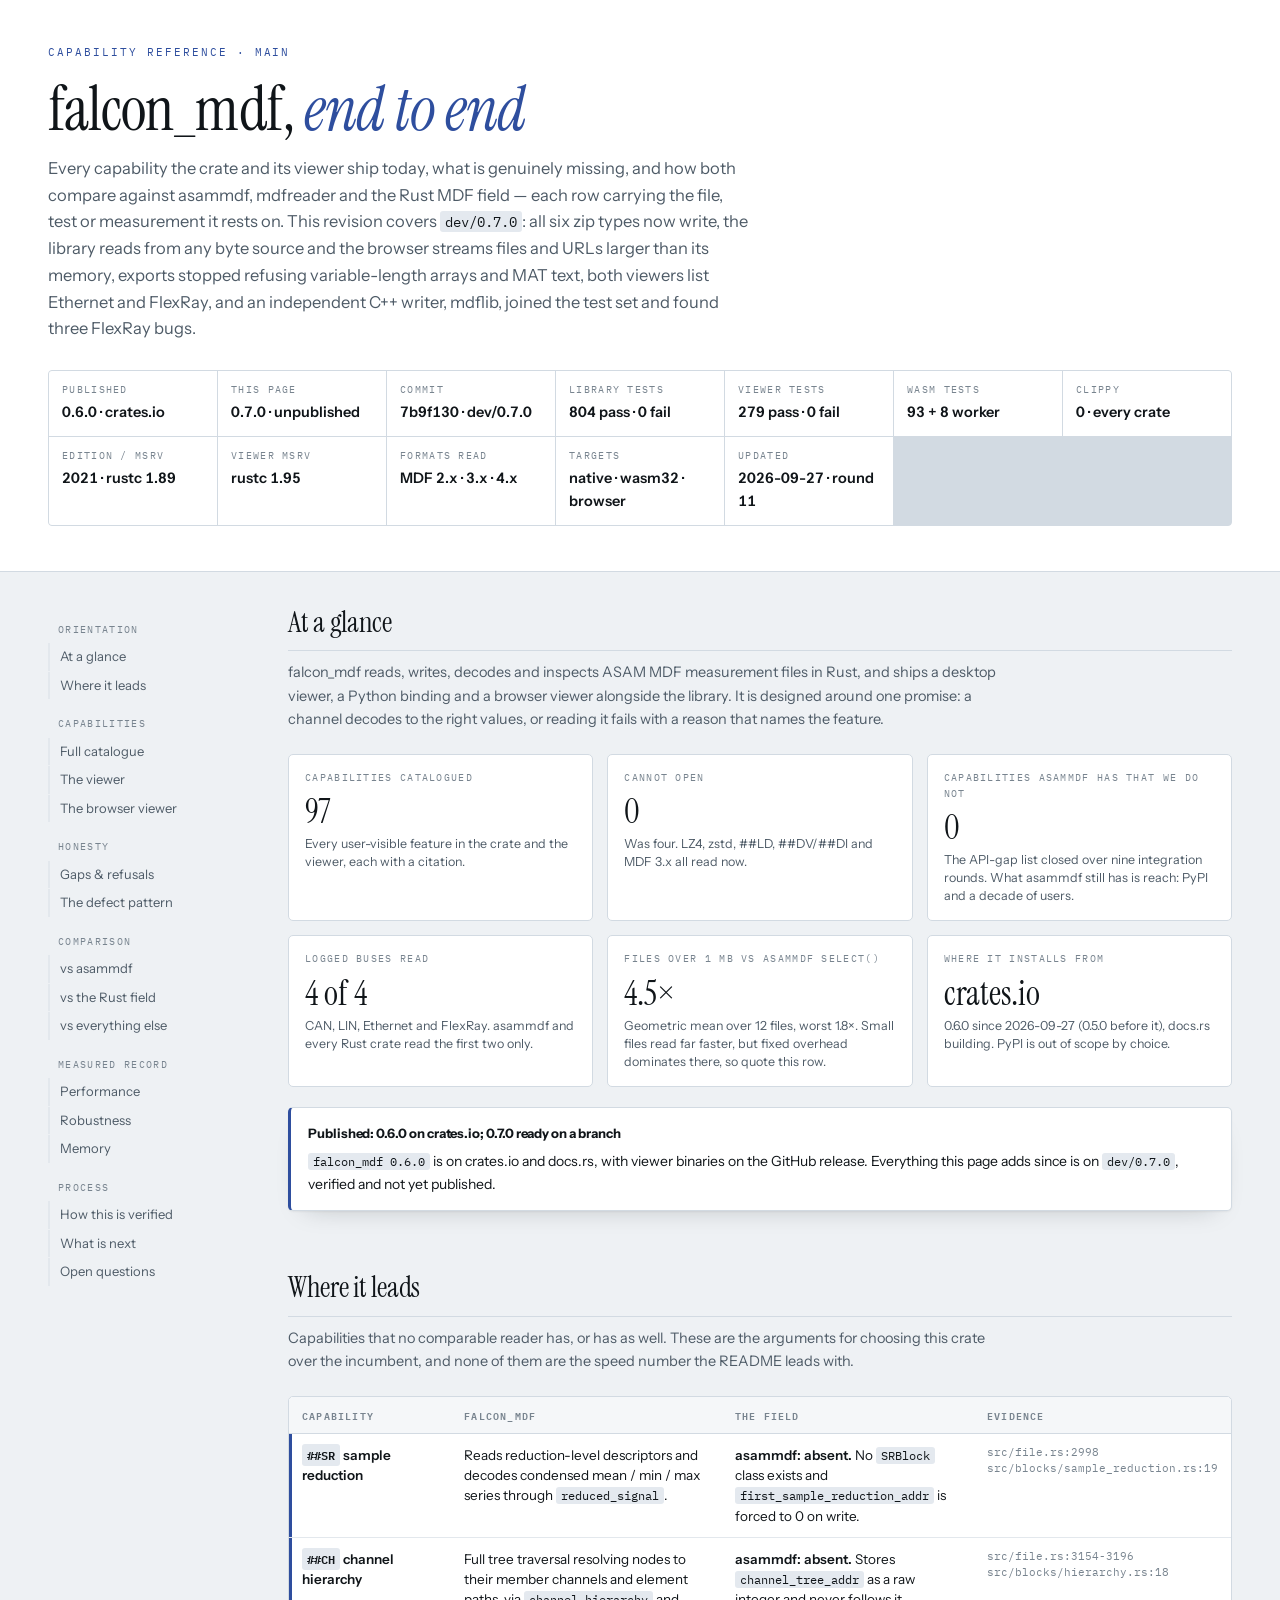
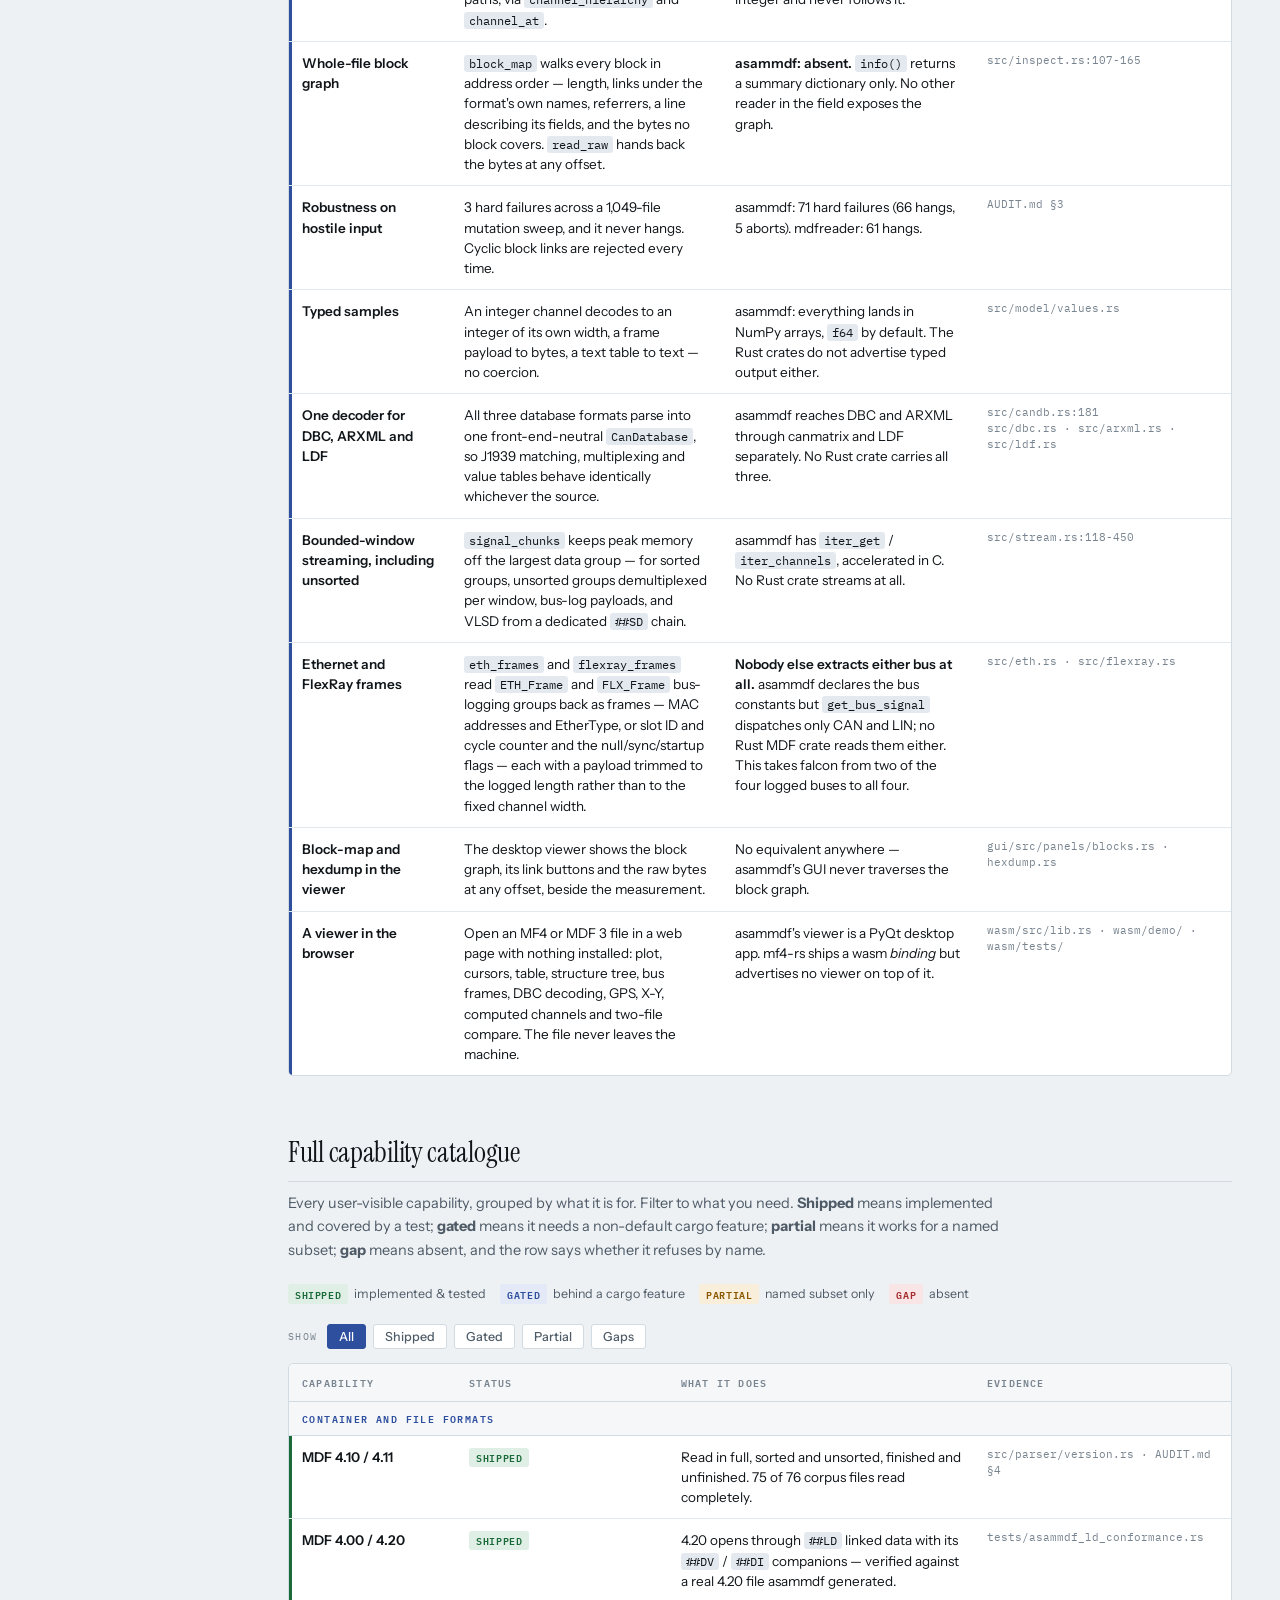
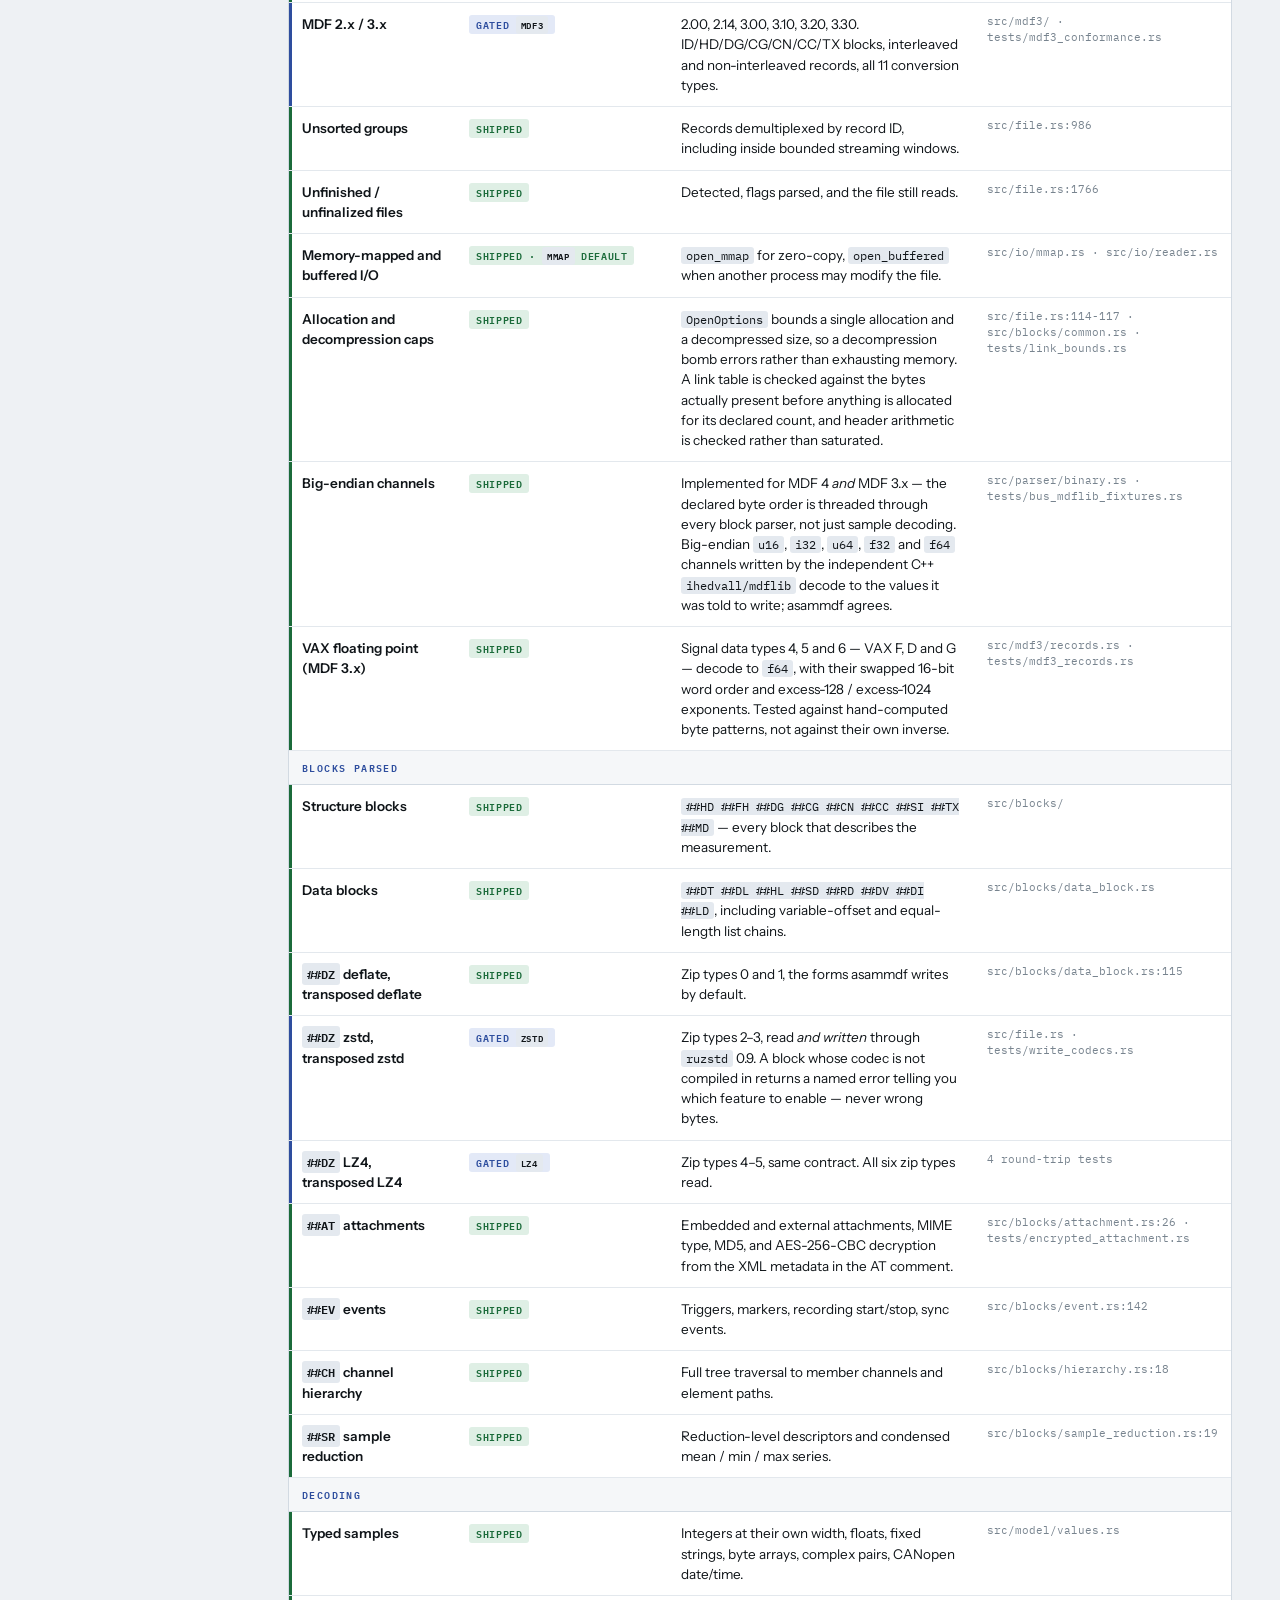
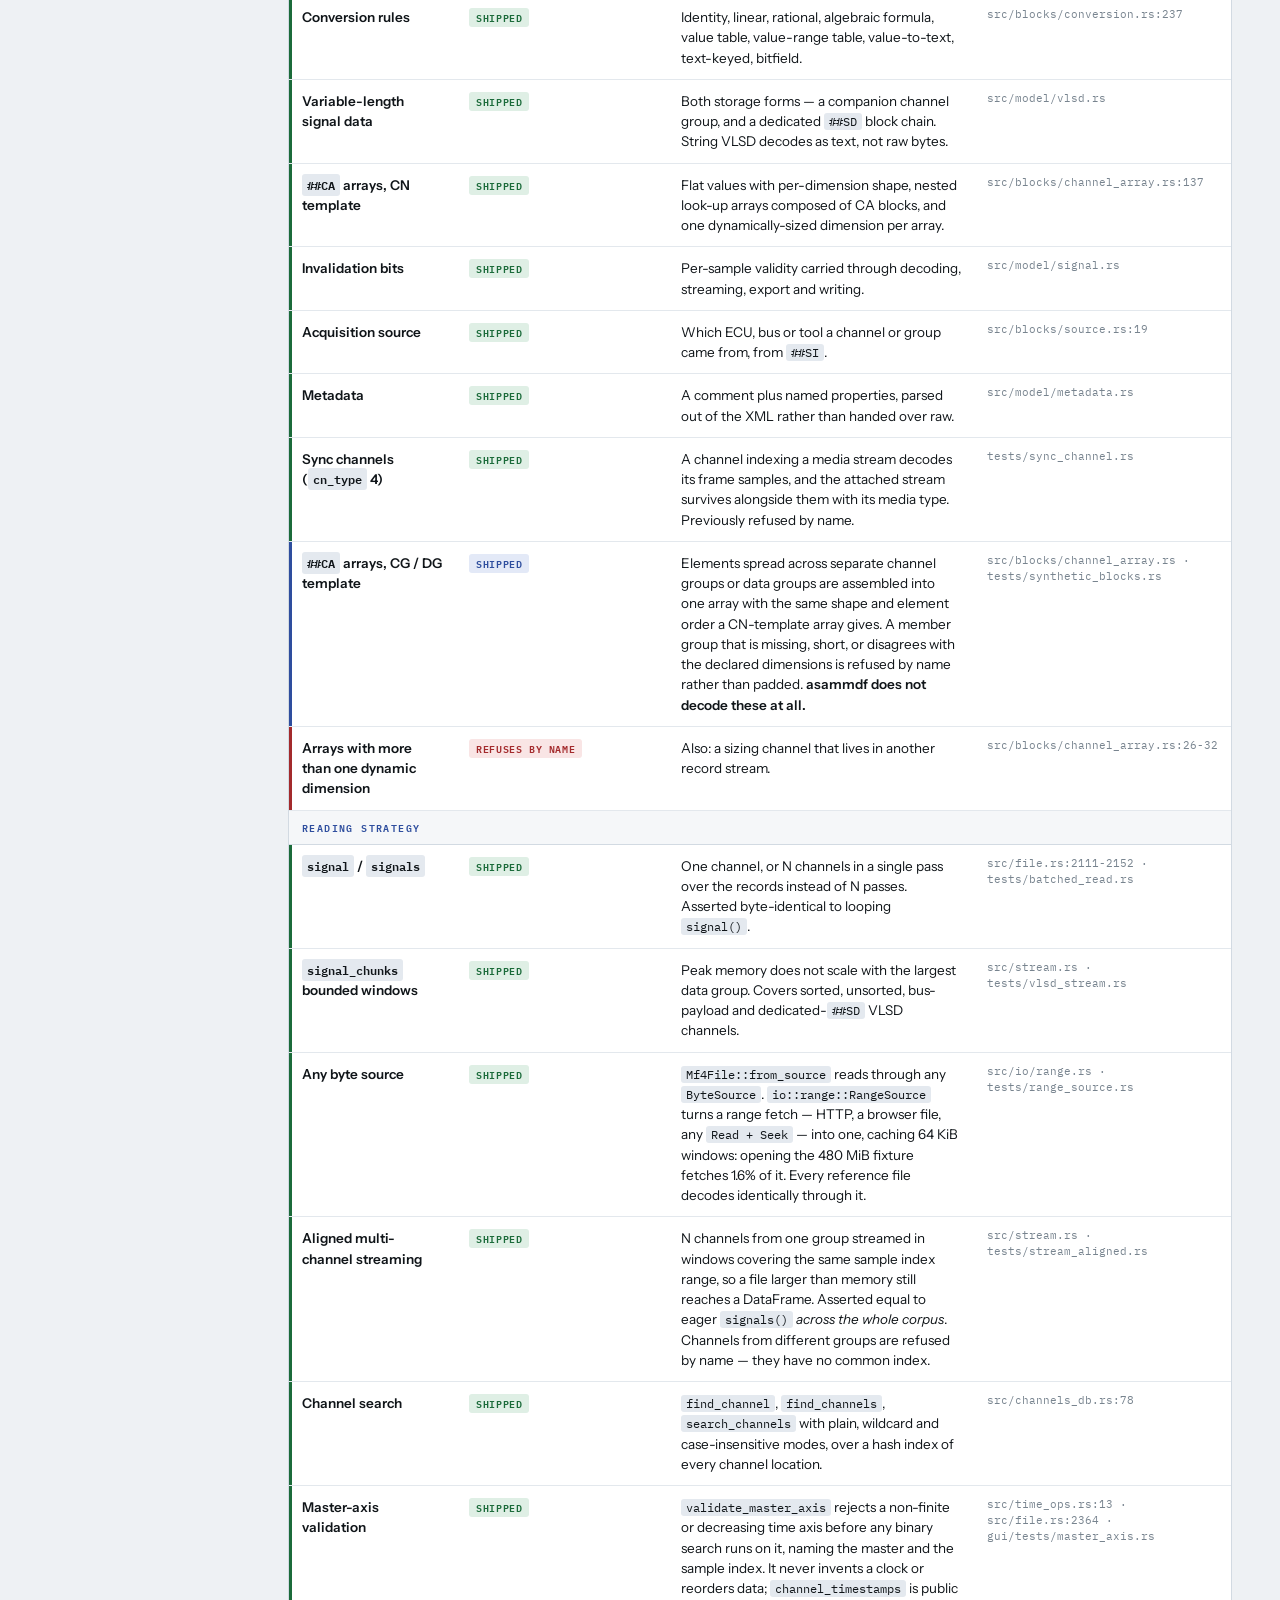
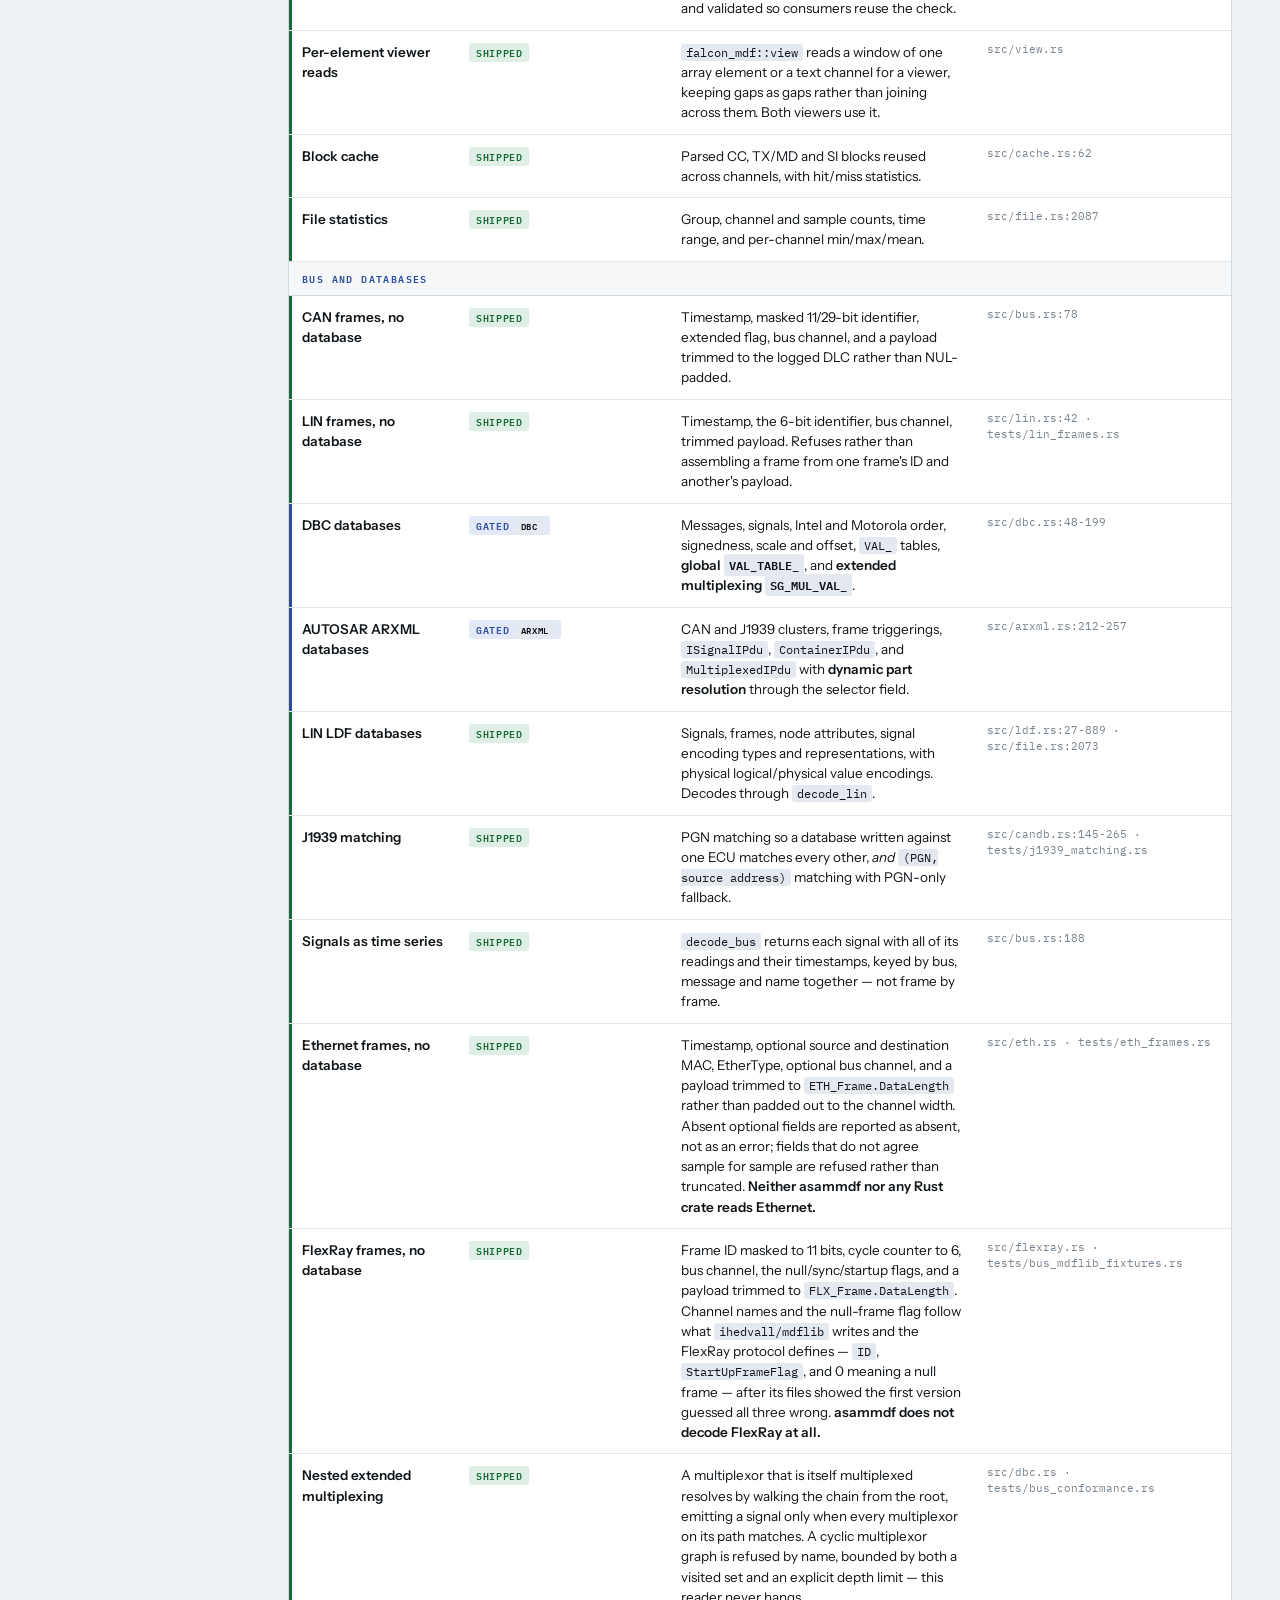
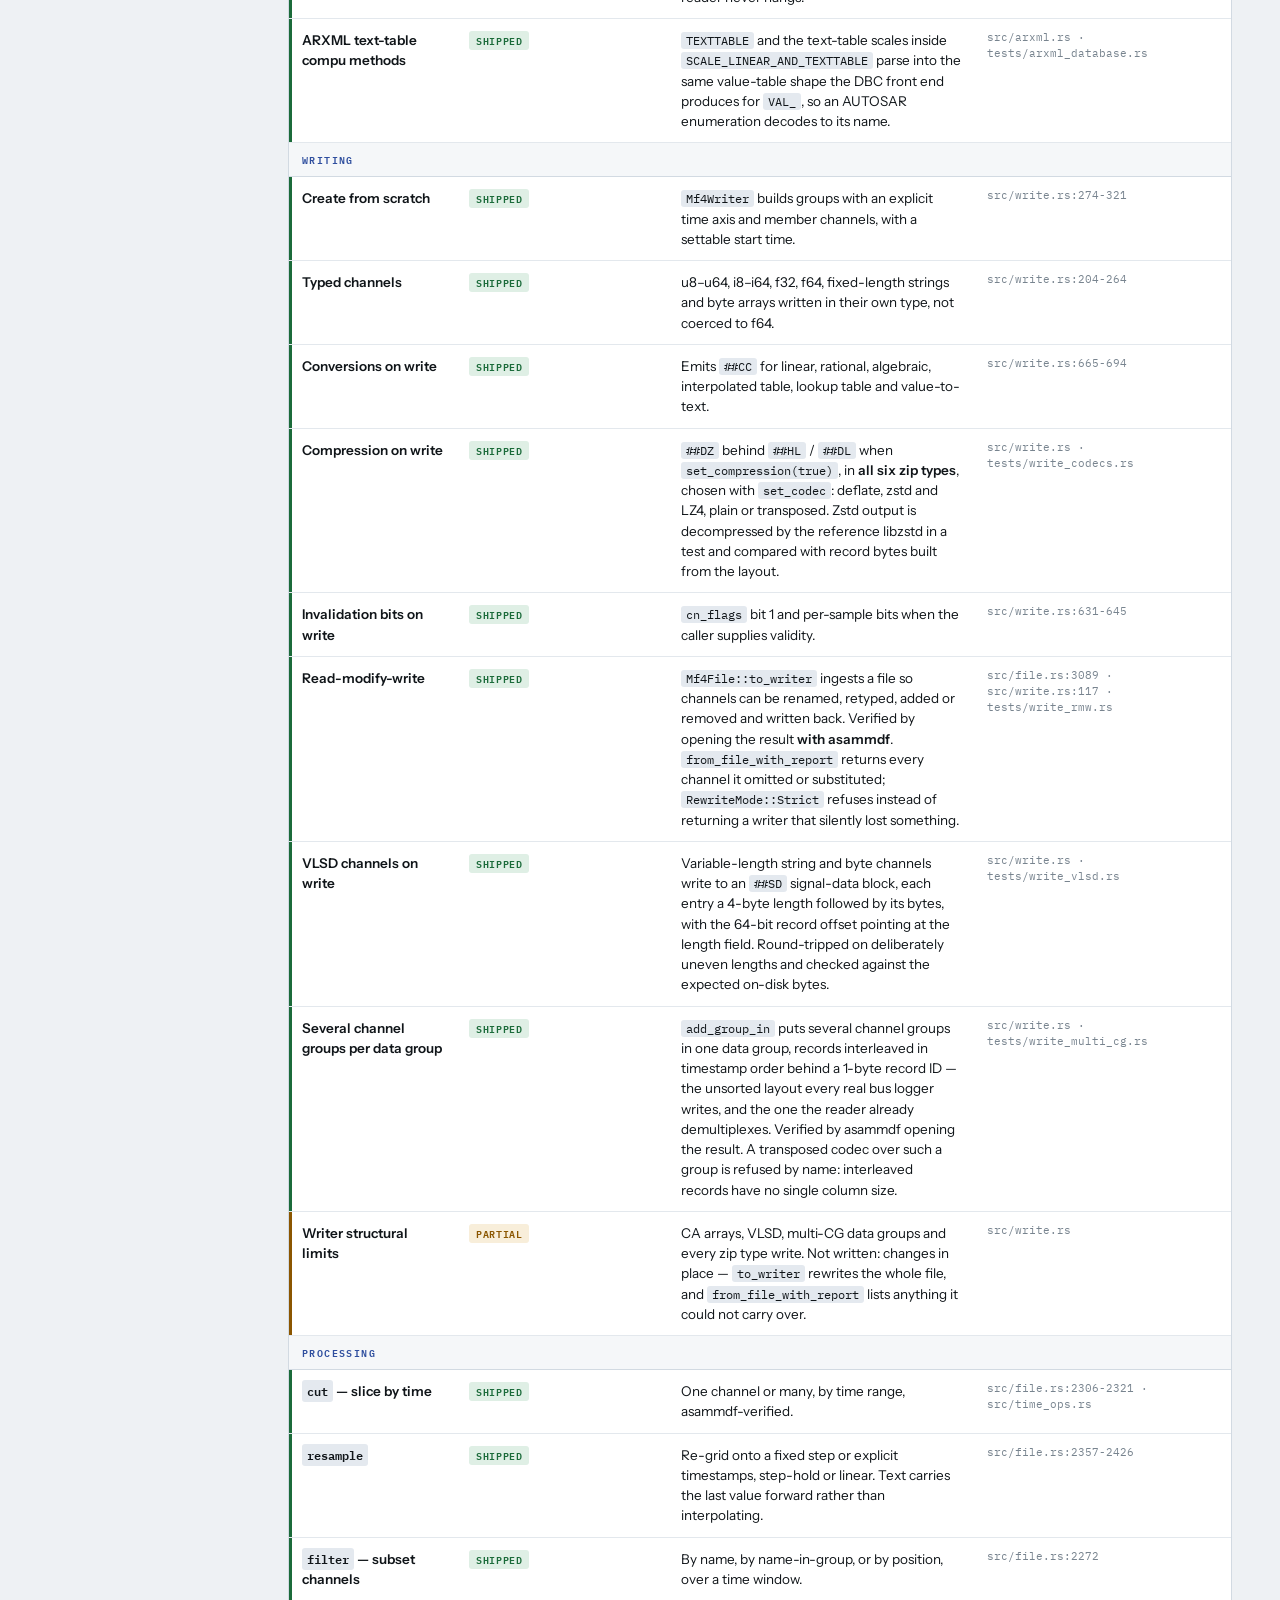
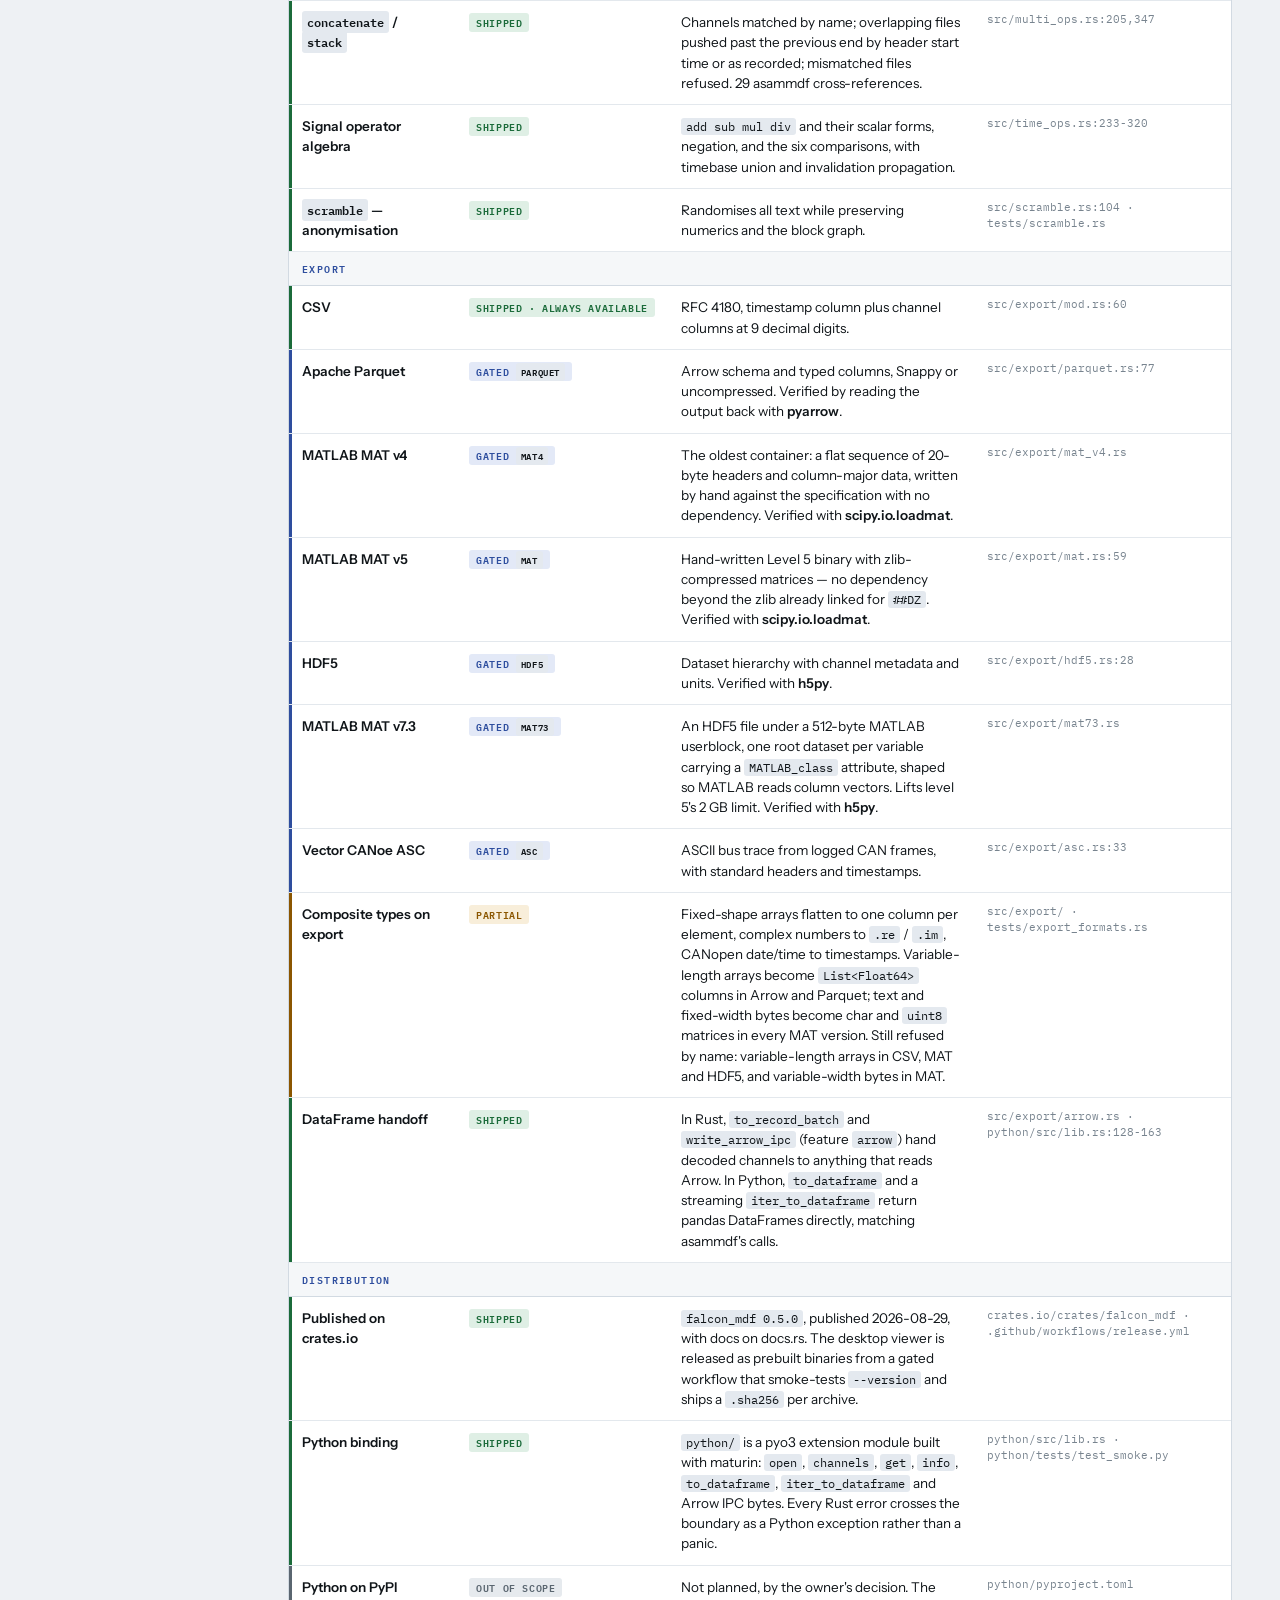
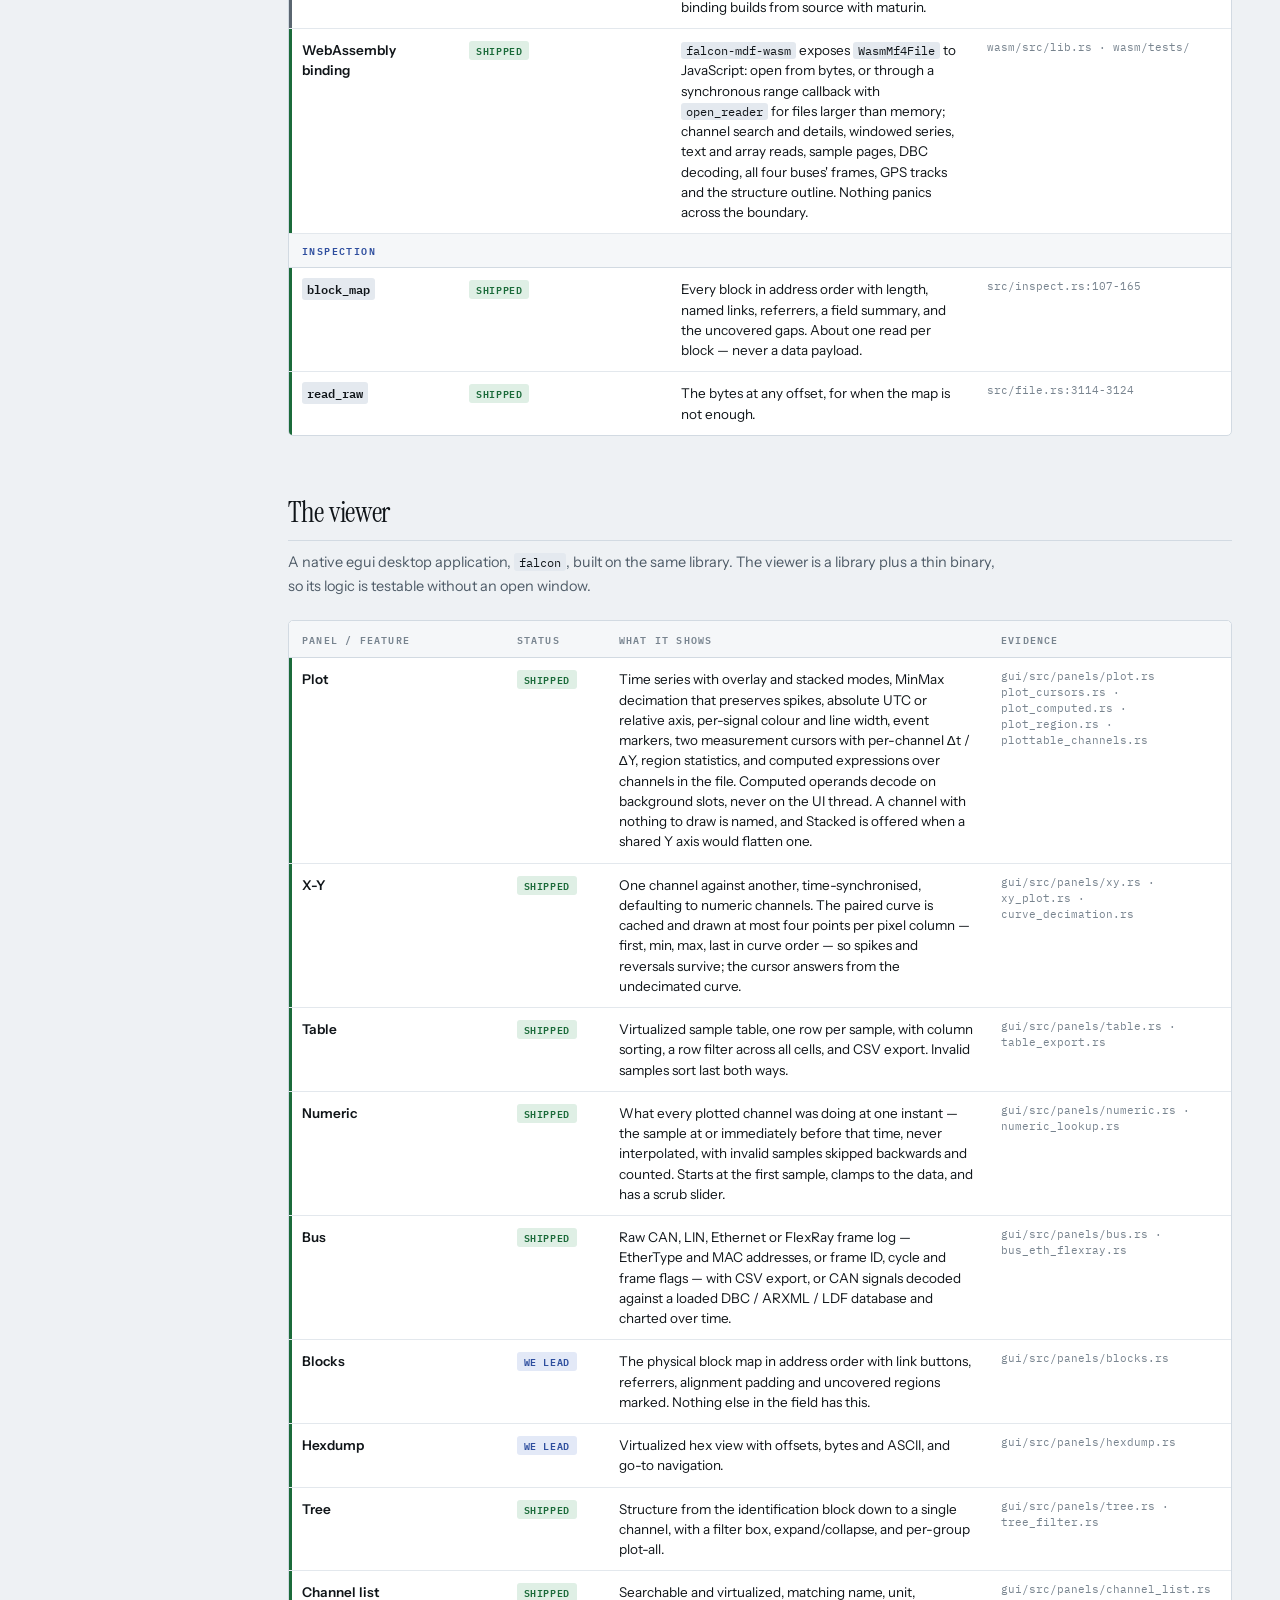
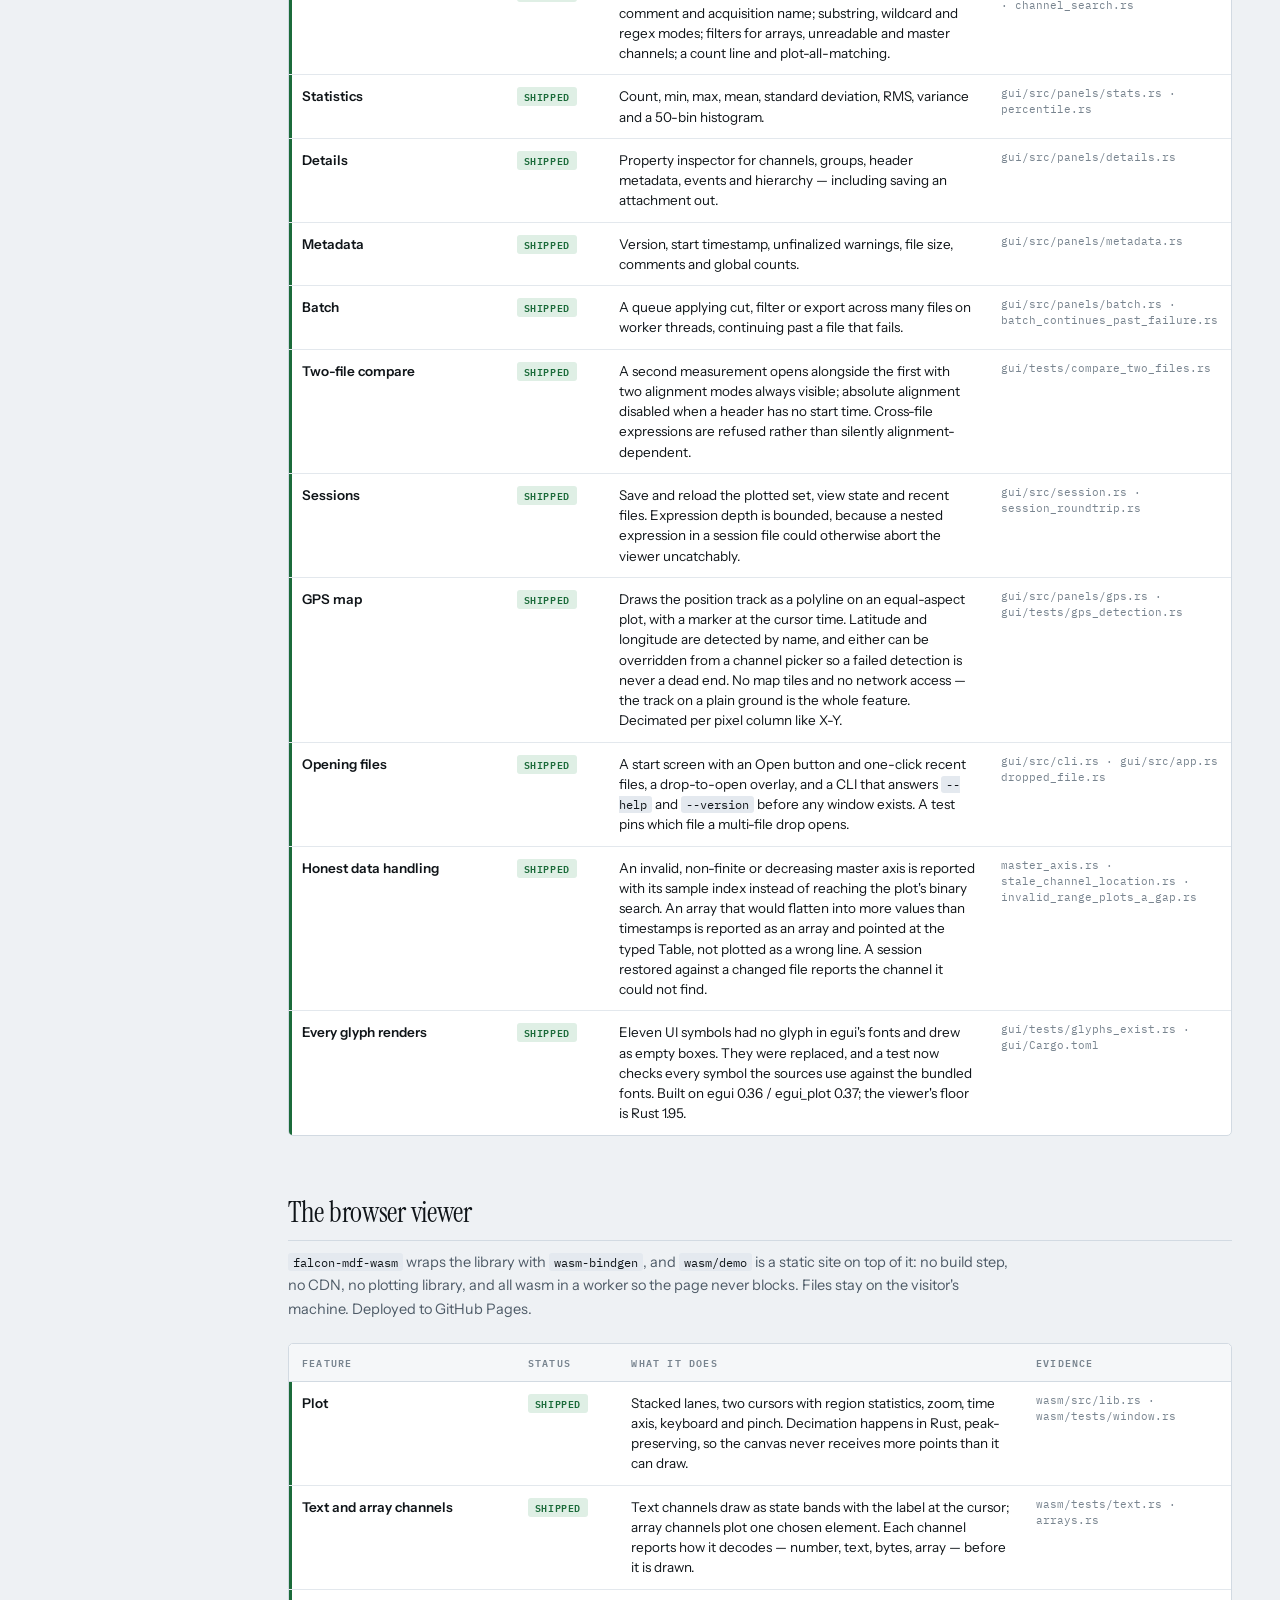
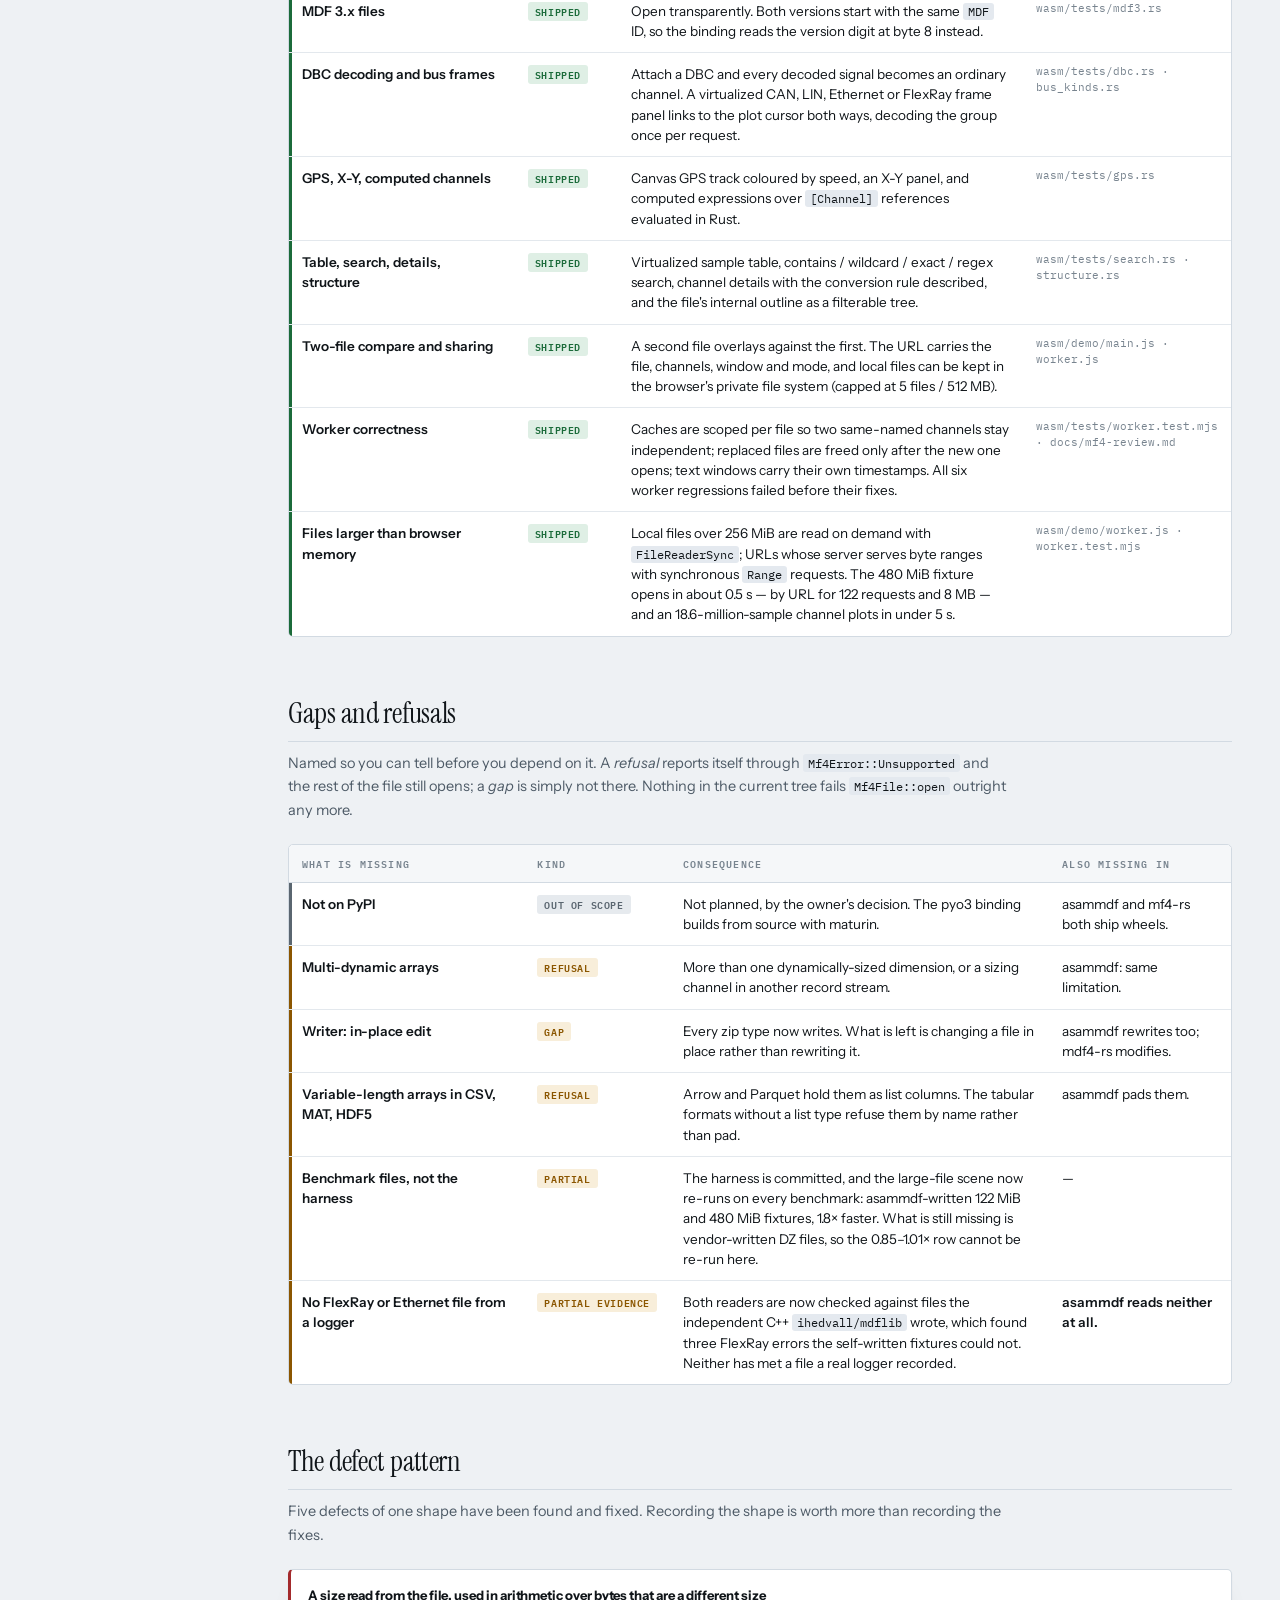
==== commit 9ec64181: "docs(field-reference): three rows left behind by the 0.6.0 release The install tile and the ecosyste" ====
--- a/docs/field-reference.html
+++ b/docs/field-reference.html
@@ -646,7 +646,7 @@
     ["Capabilities asammdf has that we do not","0","The API-gap list closed over nine integration rounds. What asammdf still has is reach: PyPI and a decade of users."],
     ["Logged buses read","4 of 4","CAN, LIN, Ethernet and FlexRay. asammdf and every Rust crate read the first two only."],
     ["Files over 1 MB vs asammdf select()","4.5×","Geometric mean over 12 files, worst 1.8×. Small files read far faster, but fixed overhead dominates there, so quote this row."],
-    ["Where it installs from","crates.io","0.5.0 since 2026-08-29, docs.rs building. PyPI is out of scope by choice."]
+    ["Where it installs from","crates.io","0.6.0 since 2026-09-27 (0.5.0 before it), docs.rs building. PyPI is out of scope by choice."]
   ];
   var tiles=document.getElementById("tiles");
   TILES.forEach(function(t){
@@ -906,7 +906,7 @@
     ["warn",["cap","Writer: in-place edit"],[null,P("warn","Gap")],[null,"Every zip type now writes. What is left is changing a file in place rather than rewriting it."],[null,"asammdf rewrites too; mdf4-rs modifies."]],
     ["warn",["cap","Variable-length arrays in CSV, MAT, HDF5"],[null,P("warn","Refusal")],[null,"Arrow and Parquet hold them as list columns. The tabular formats without a list type refuse them by name rather than pad."],[null,"asammdf pads them."]],
     
-    ["warn",["cap","Benchmark files, not the harness"],[null,P("warn","Partial")],[null,"<code>scripts/bench_vs_asammdf.py</code> is committed and produces the comparison table on demand. What is still missing is the 126 MB file and the vendor-DZ files, so the two unflattering rows still cannot be re-run here."],[null,"—"]],
+    ["warn",["cap","Benchmark files, not the harness"],[null,P("warn","Partial")],[null,"The harness is committed, and the large-file scene now re-runs on every benchmark: asammdf-written 122 MiB and 480 MiB fixtures, 1.8× faster. What is still missing is vendor-written DZ files, so the 0.85–1.01× row cannot be re-run here."],[null,"—"]],
     ["warn",["cap","No FlexRay or Ethernet file from a logger"],[null,P("warn","Partial evidence")],[null,"Both readers are now checked against files the independent C++ <code>ihedvall/mdflib</code> wrote, which found three FlexRay errors the self-written fixtures could not. Neither has met a file a real logger recorded."],[null,"<strong>asammdf reads neither at all.</strong>"]],
   ]);
 
@@ -945,7 +945,7 @@
     ["ok",["cap","Big-endian channels"],[null,P("ok","Parity")],[null,"Verified against a big-endian file written by mdflib."],[null,"Mapped to big-endian NumPy dtypes."],["ev","tests/bus_mdflib_fixtures.rs"]],
     ["ok",["cap","Desktop GUI"],[null,P("ok","Parity")],[null,"egui viewer: plot, X-Y, table, numeric, bus, blocks, hexdump, tree, channel list, stats, details, metadata, batch, GPS map; cursors, computed channels, two-file compare, sessions. <strong>No panel gap remains.</strong>"],[null,"PyQt: plot, tabular, numeric, GPS, bus trace, X-Y, computed channels, sessions, compare, batch."],["ev","gui/src/panels/"]],
     ["ok",["cap","DataFrame handoff"],[null,P("ok","Parity")],[null,"Python: <code>to_dataframe</code> and <code>iter_to_dataframe</code>. Rust: <code>to_record_batch</code> and <code>write_arrow_ipc</code>, which pandas and polars both read."],[null,"<code>to_dataframe</code>, <code>iter_to_dataframe</code>."],["ev","src/export/arrow.rs"]],
-    ["bad",["cap","Ecosystem reach"],[null,P("bad","Behind")],[null,"On crates.io since 0.5.0, with a pyo3 binding — but no PyPI package, so Python users cannot <code>pip install</code> it, and 141 downloads against a decade of use."],[null,"<code>pip install asammdf</code>, a decade of downstream code, NumPy interop."],["ev","crates.io"]],
+    ["bad",["cap","Ecosystem reach"],[null,P("bad","Behind")],[null,"On crates.io since 0.5.0 (0.6.0 current), with a pyo3 binding but — by choice — no PyPI package, so Python users build from source; 141 downloads at the last count, against a decade of use."],[null,"<code>pip install asammdf</code>, a decade of downstream code, NumPy interop."],["ev","crates.io"]],
     ["ok",["cap","MAT v4 / v5 / v7.3"],[null,P("ok","Parity")],[null,"All three, each verified with <code>scipy.io.loadmat</code> or <code>h5py</code>."],[null,"v4, v5 and v7.3."],["ev","src/export/mat_v4.rs · mat.rs · mat73.rs"]],
     ["ok",["cap","GPS map window"],[null,P("ok","Parity")],[null,"Position track, cursor marker, manual channel override. No map tiles."],[null,"Present, with tiles."],["ev","gui/src/panels/gps.rs"]],
     ["lead",["cap","Viewer in the browser"],[null,P("lead","We lead")],[null,"A static web page with plot, table, tree, bus, DBC, GPS, X-Y and compare. Nothing to install."],[null,"Desktop PyQt only."],["ev","wasm/demo/"]]
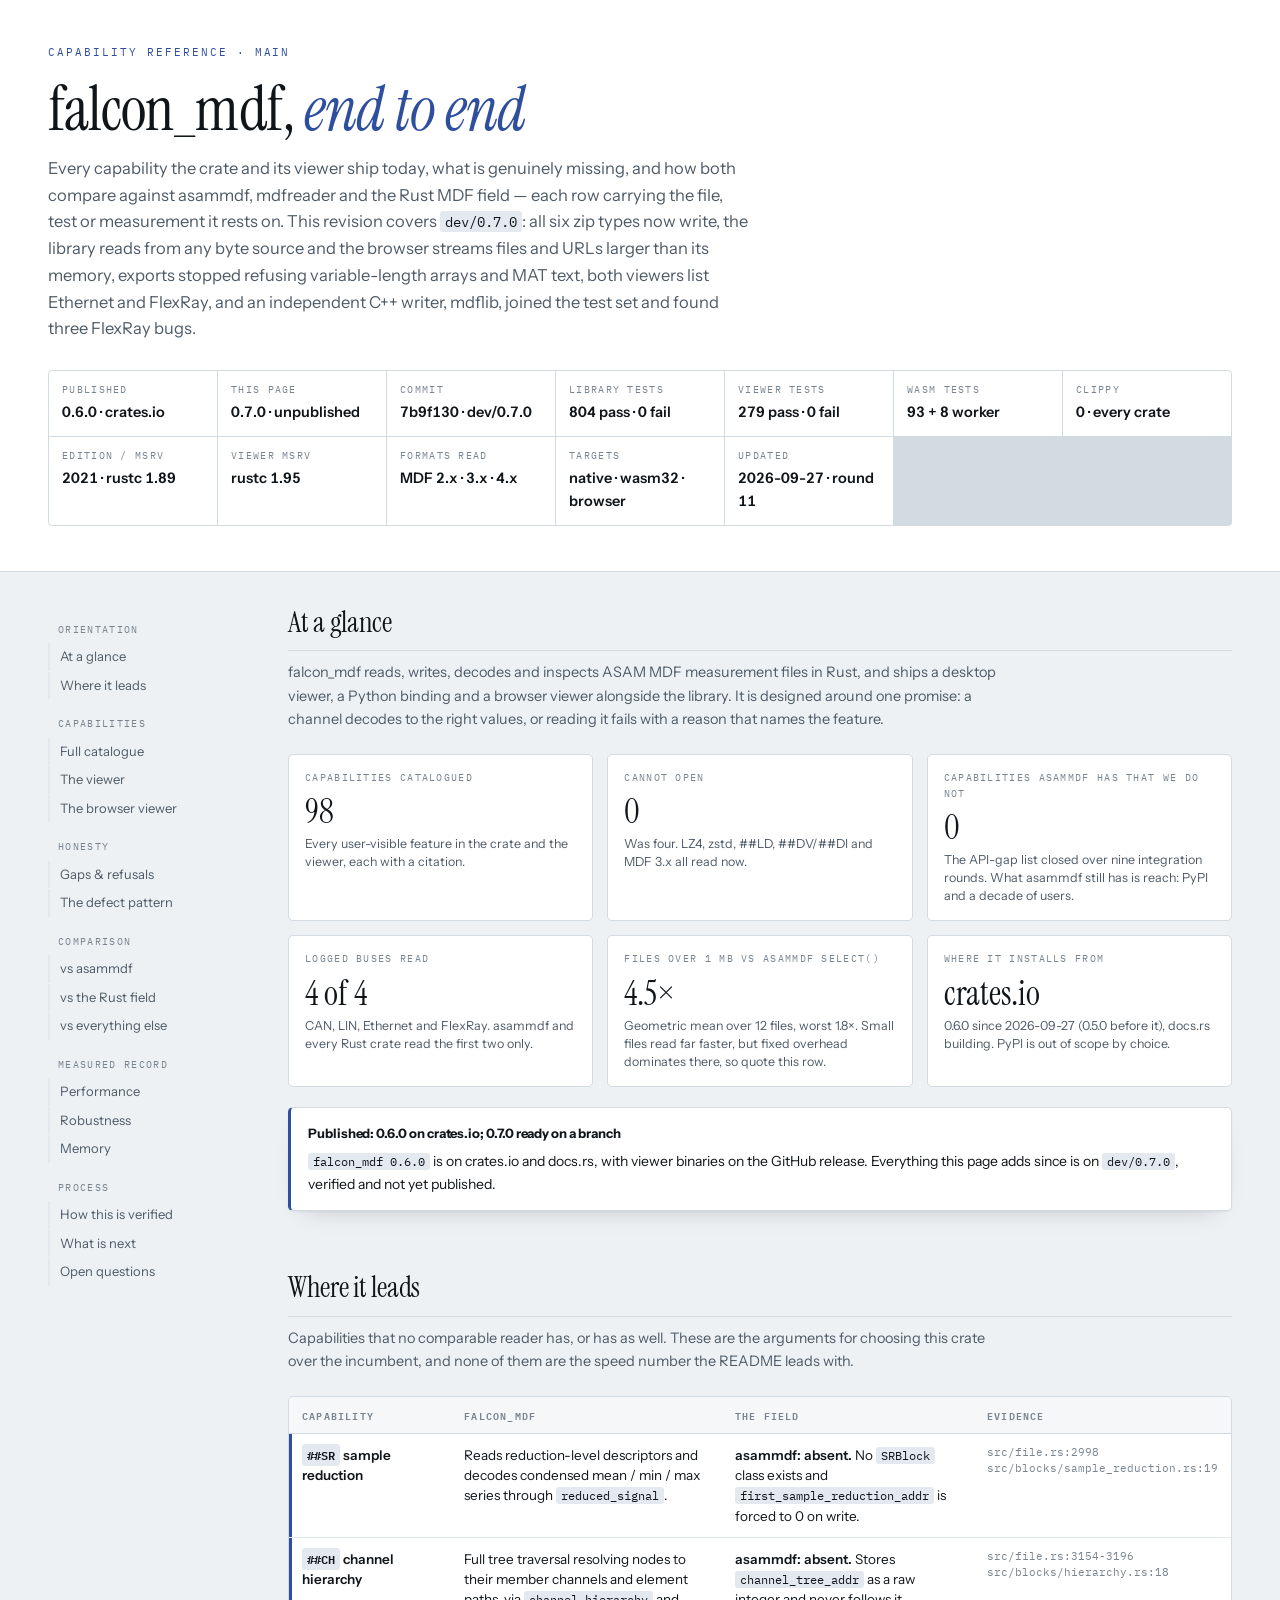
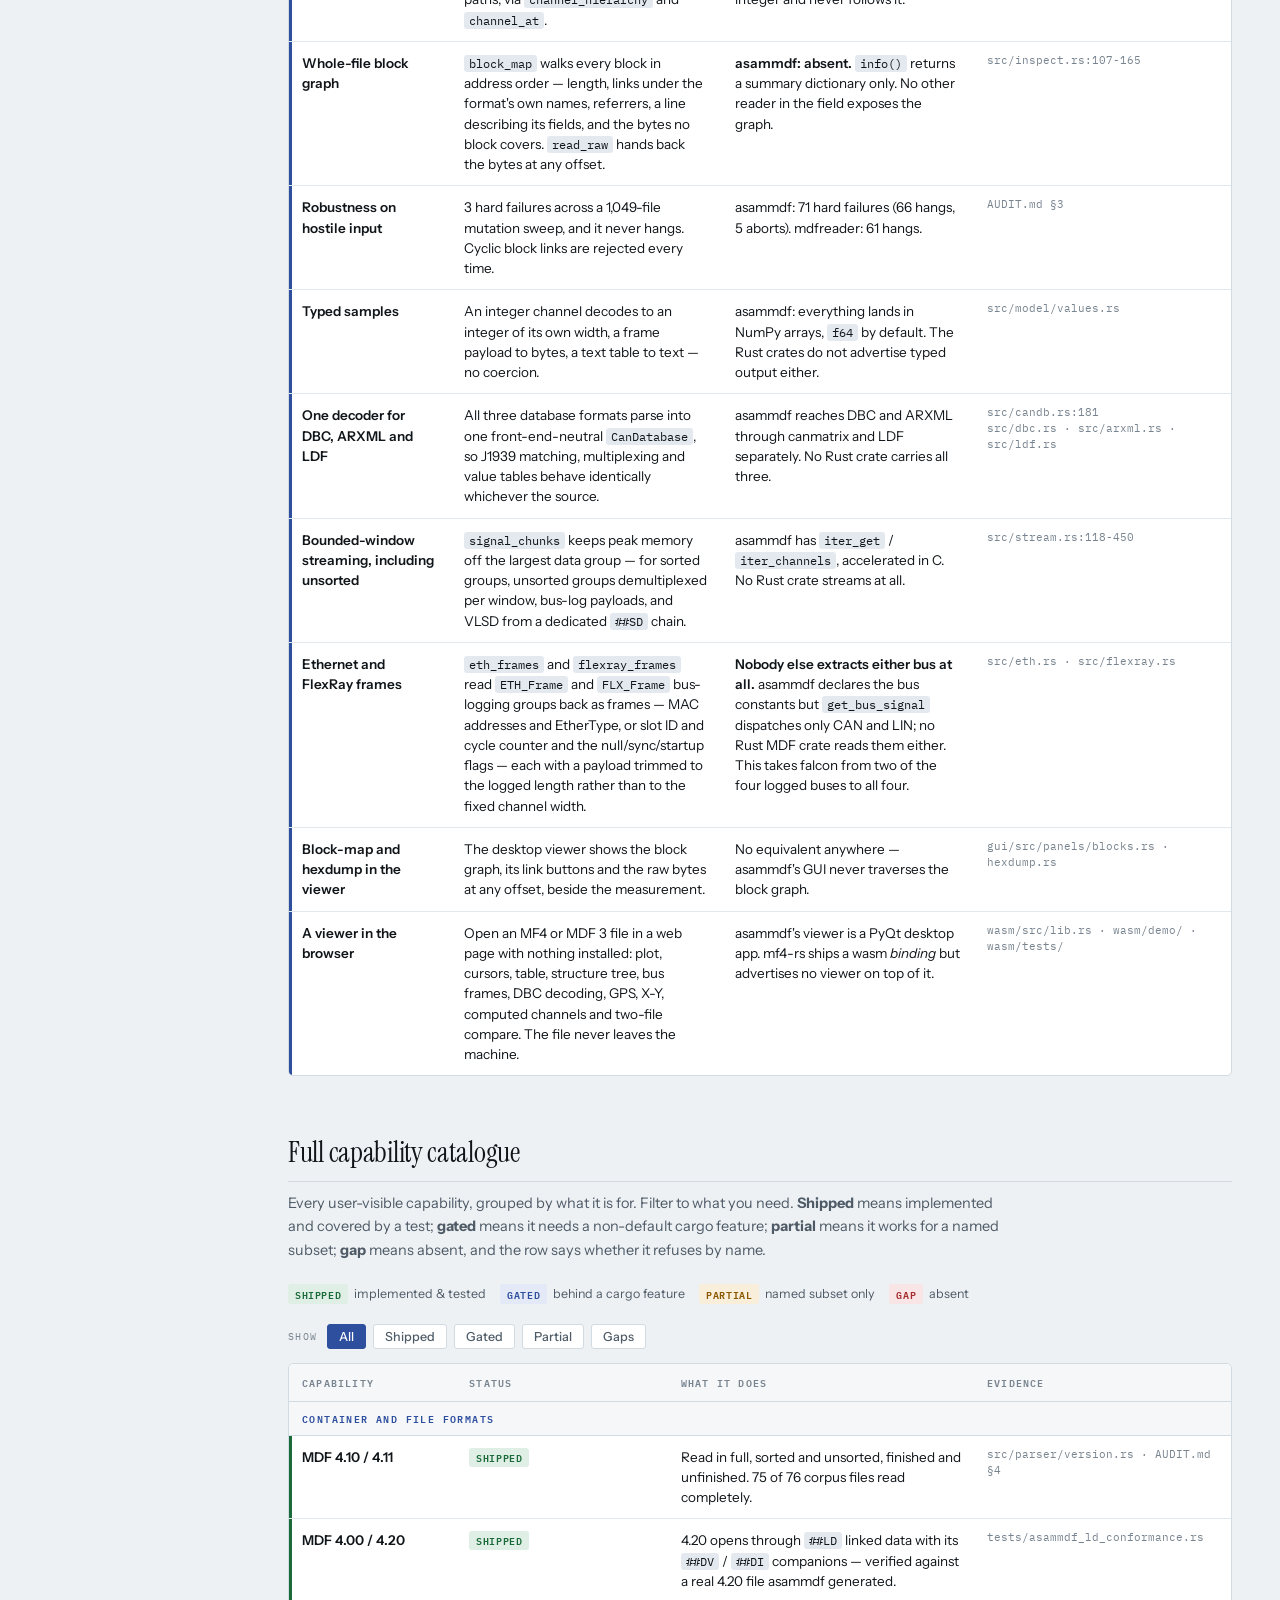
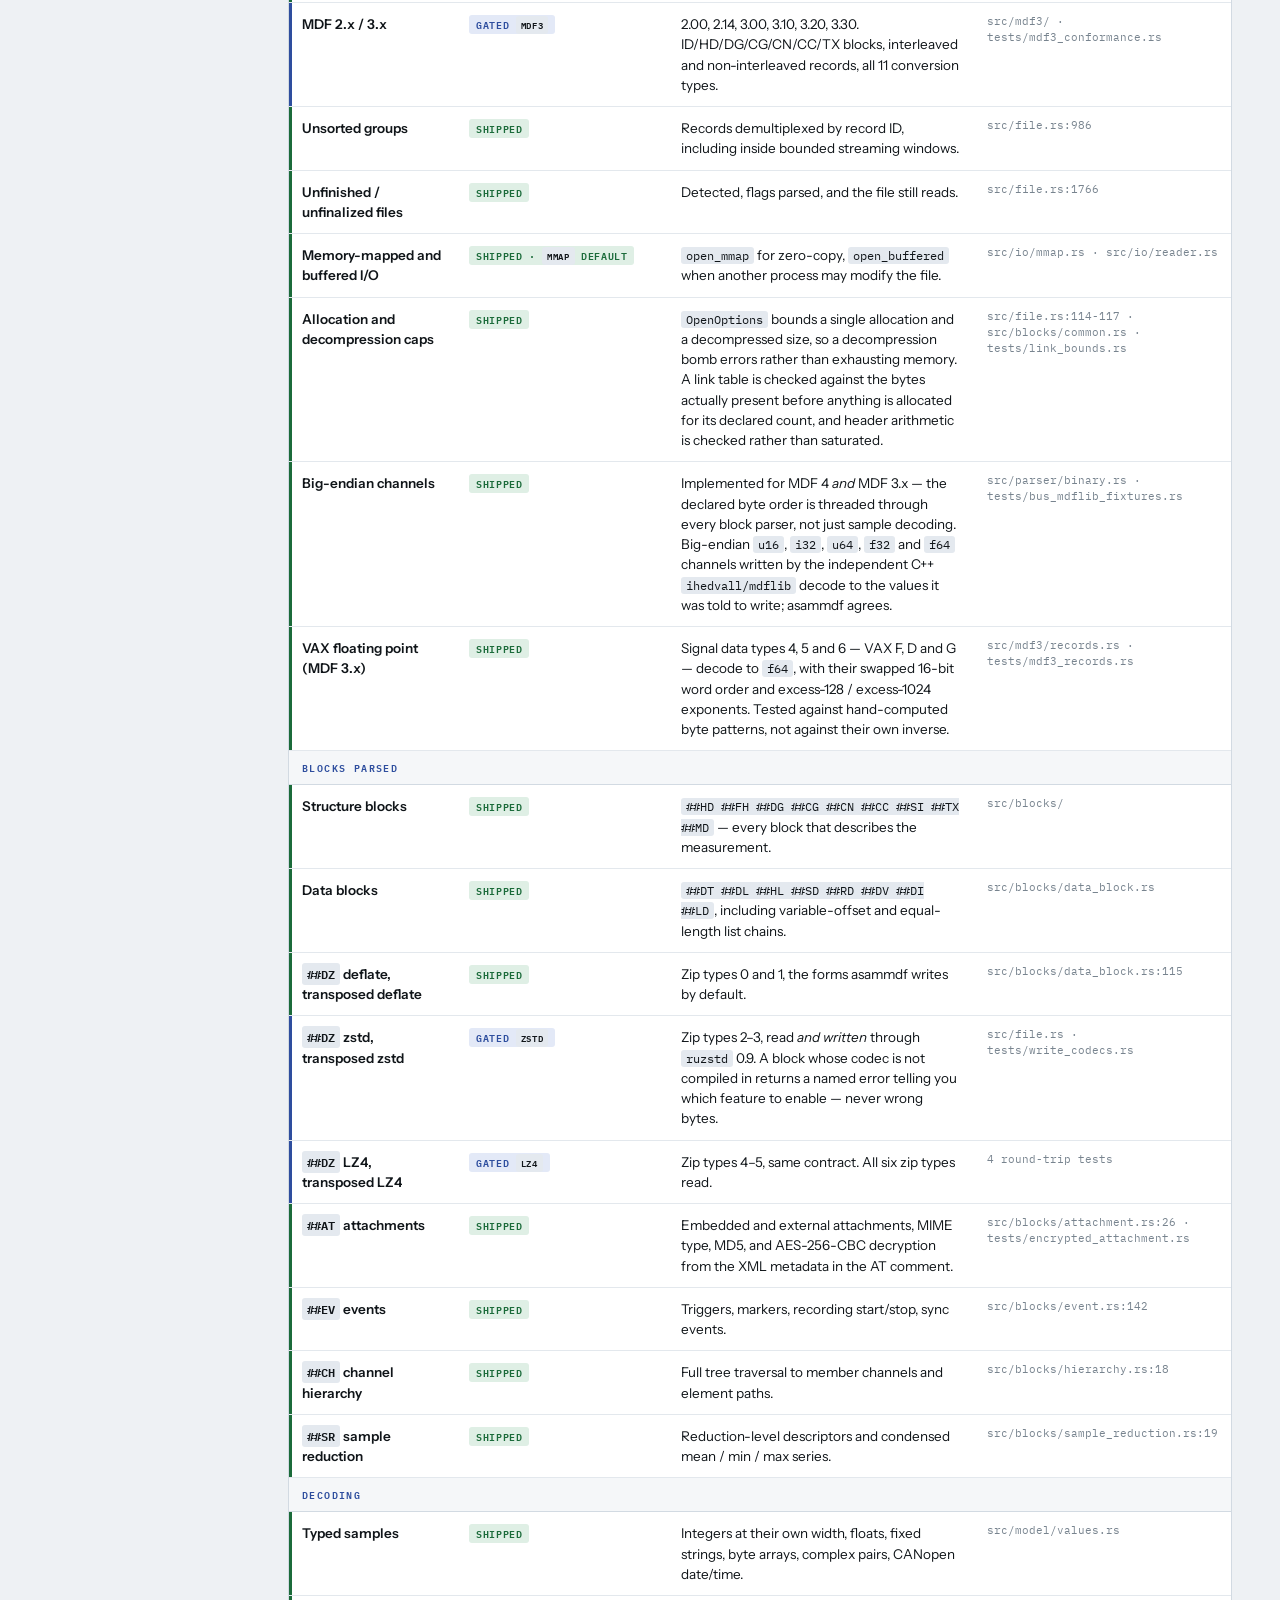
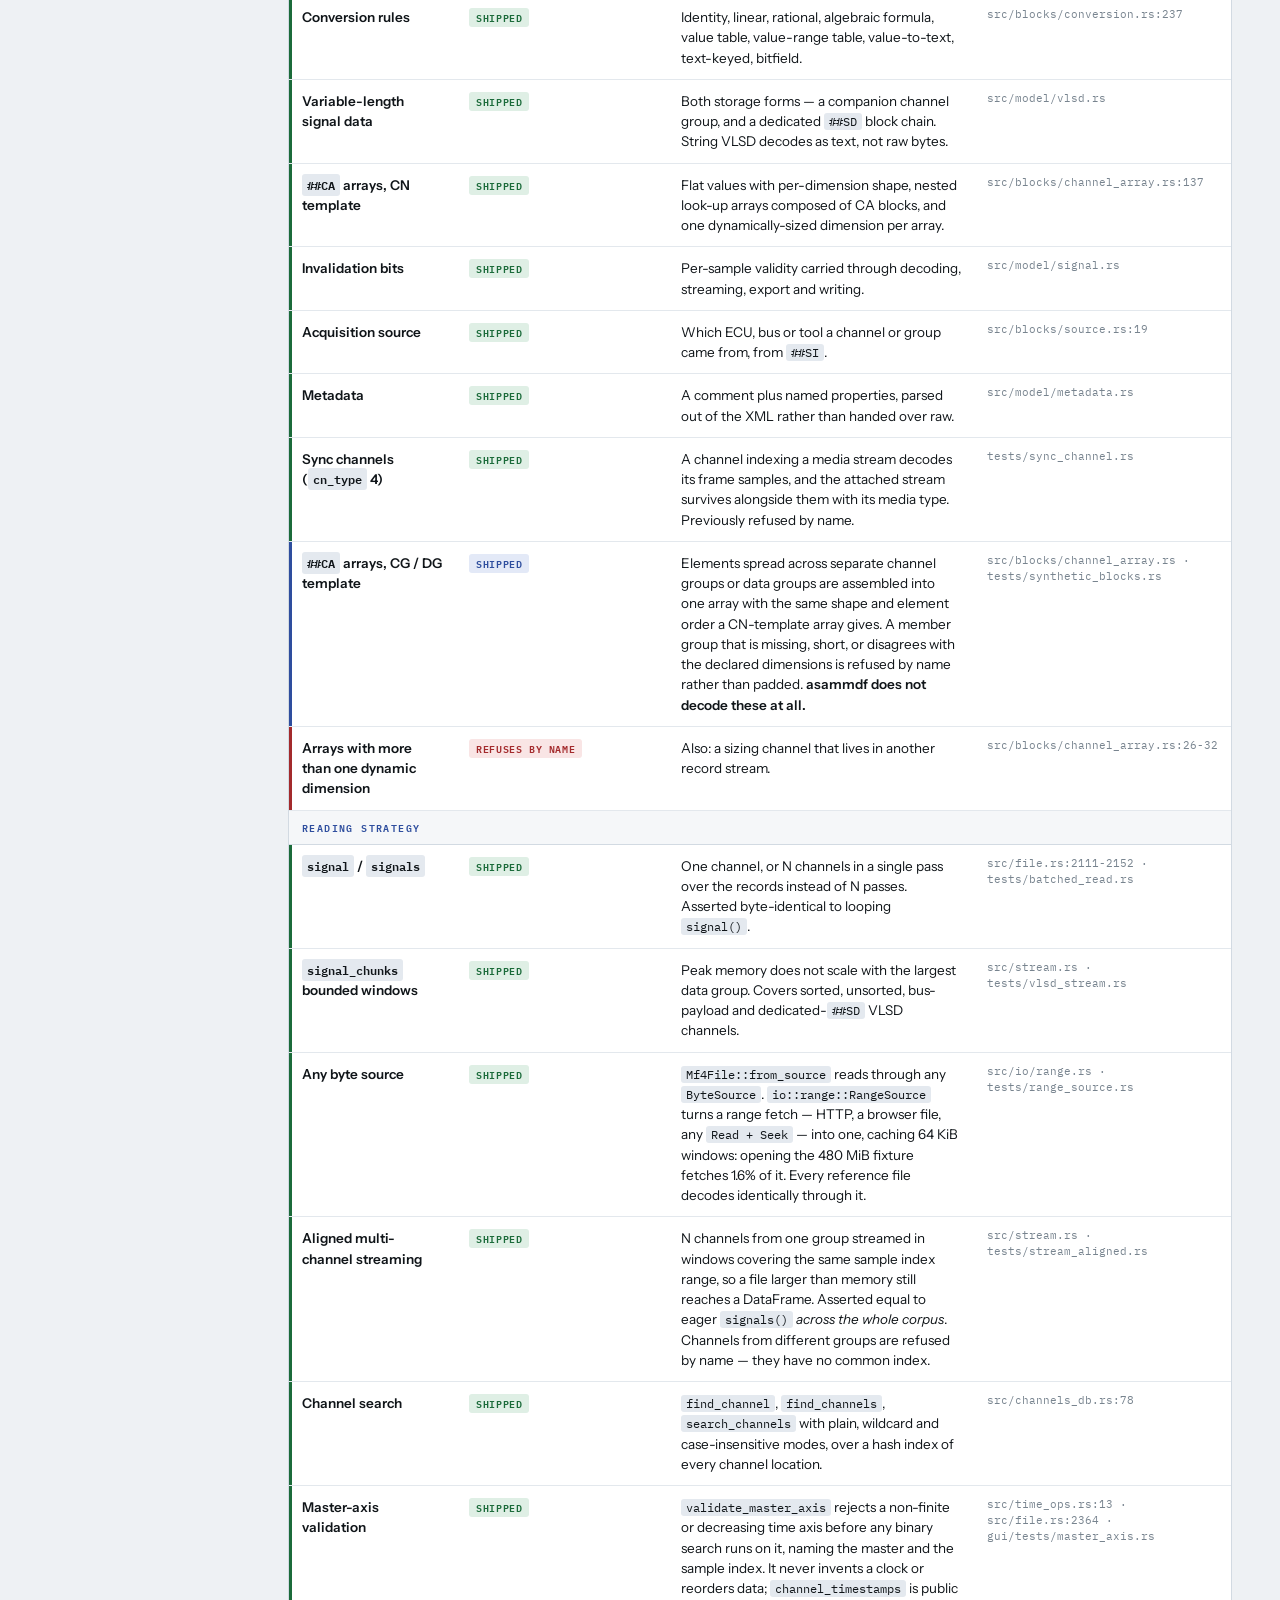
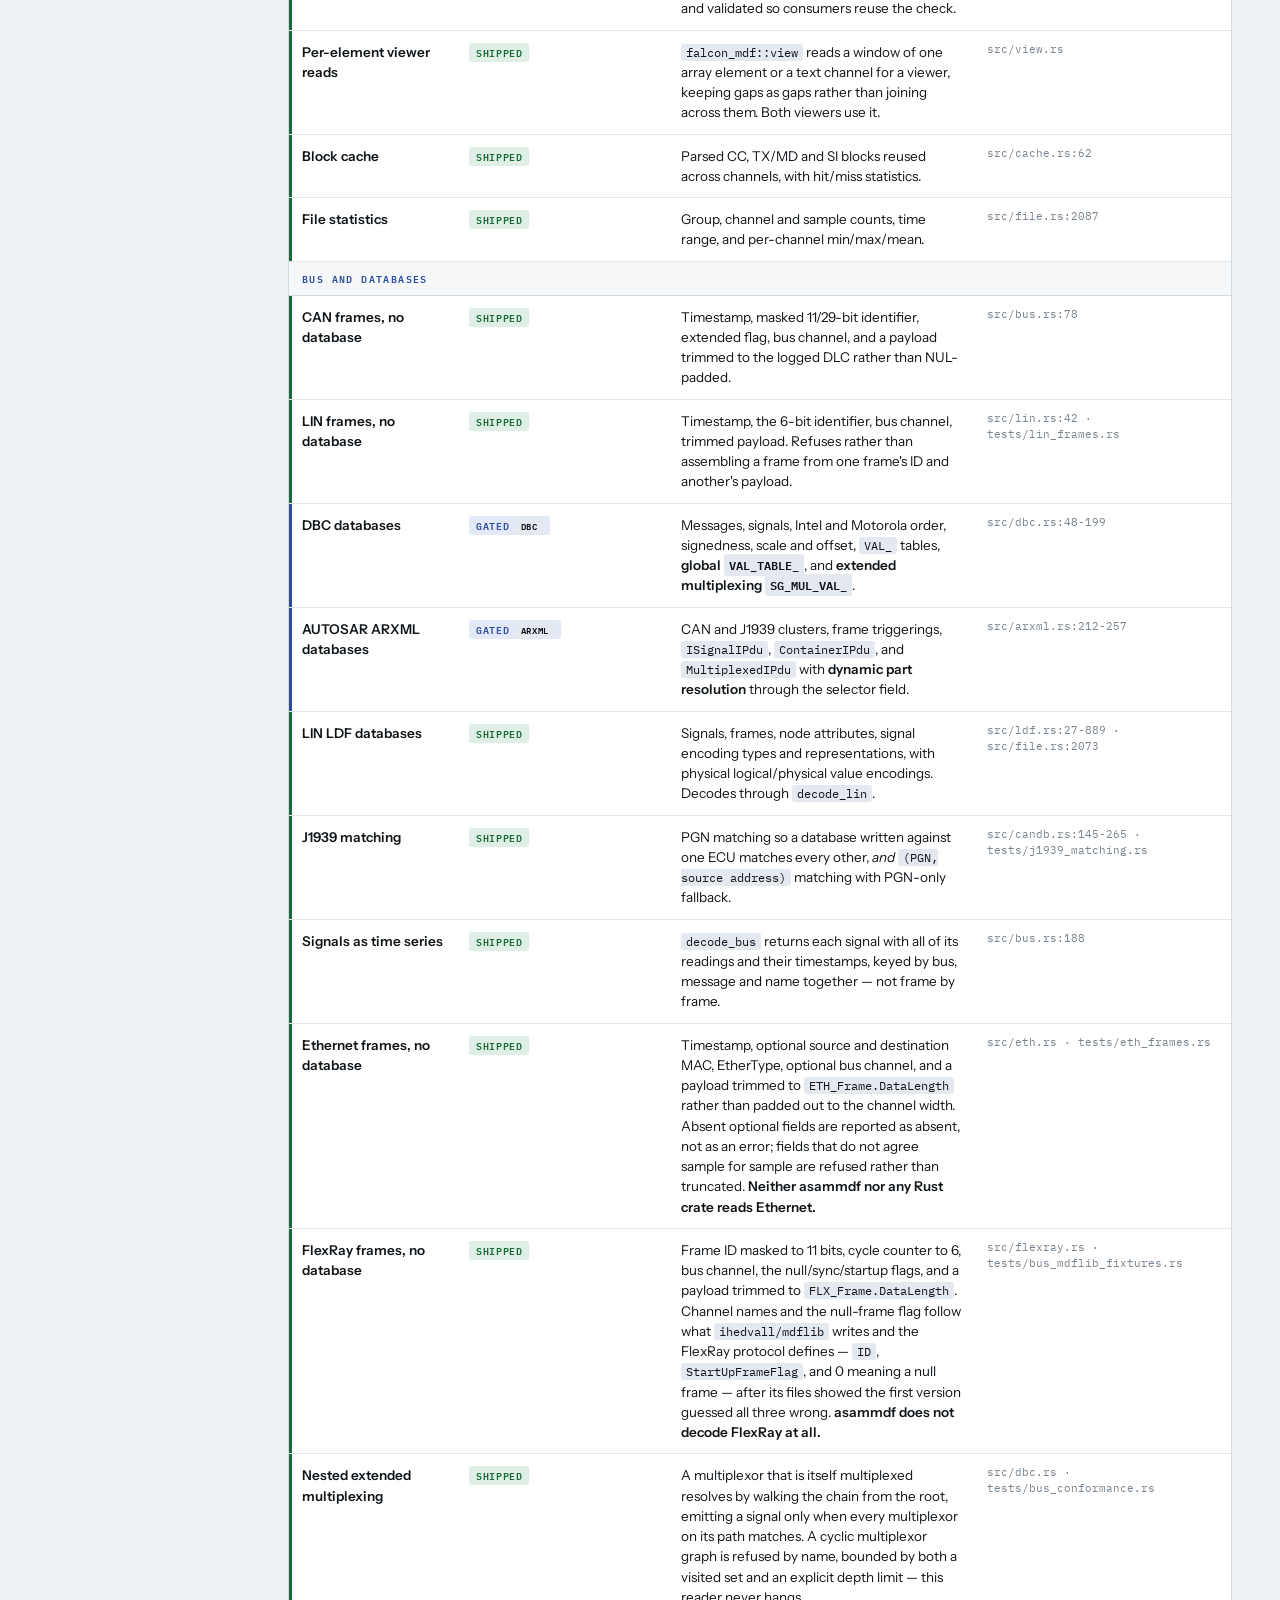
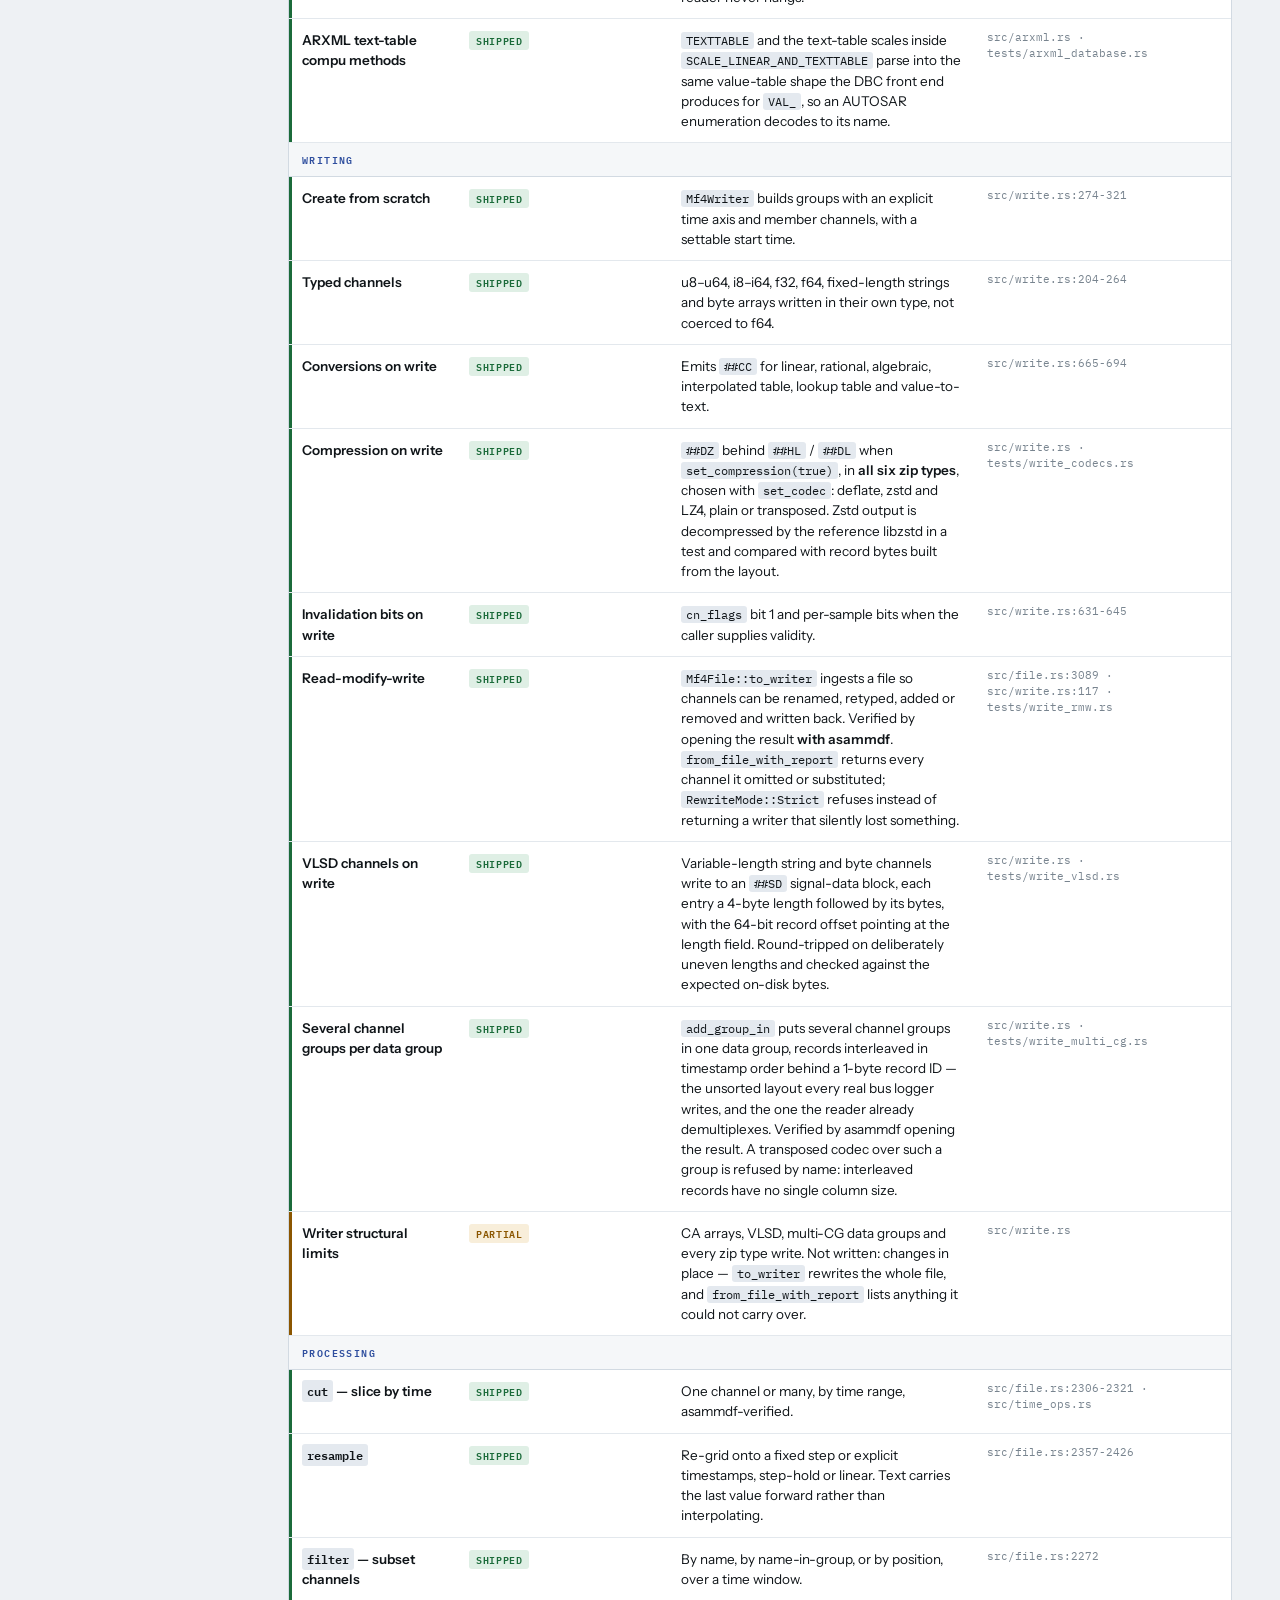
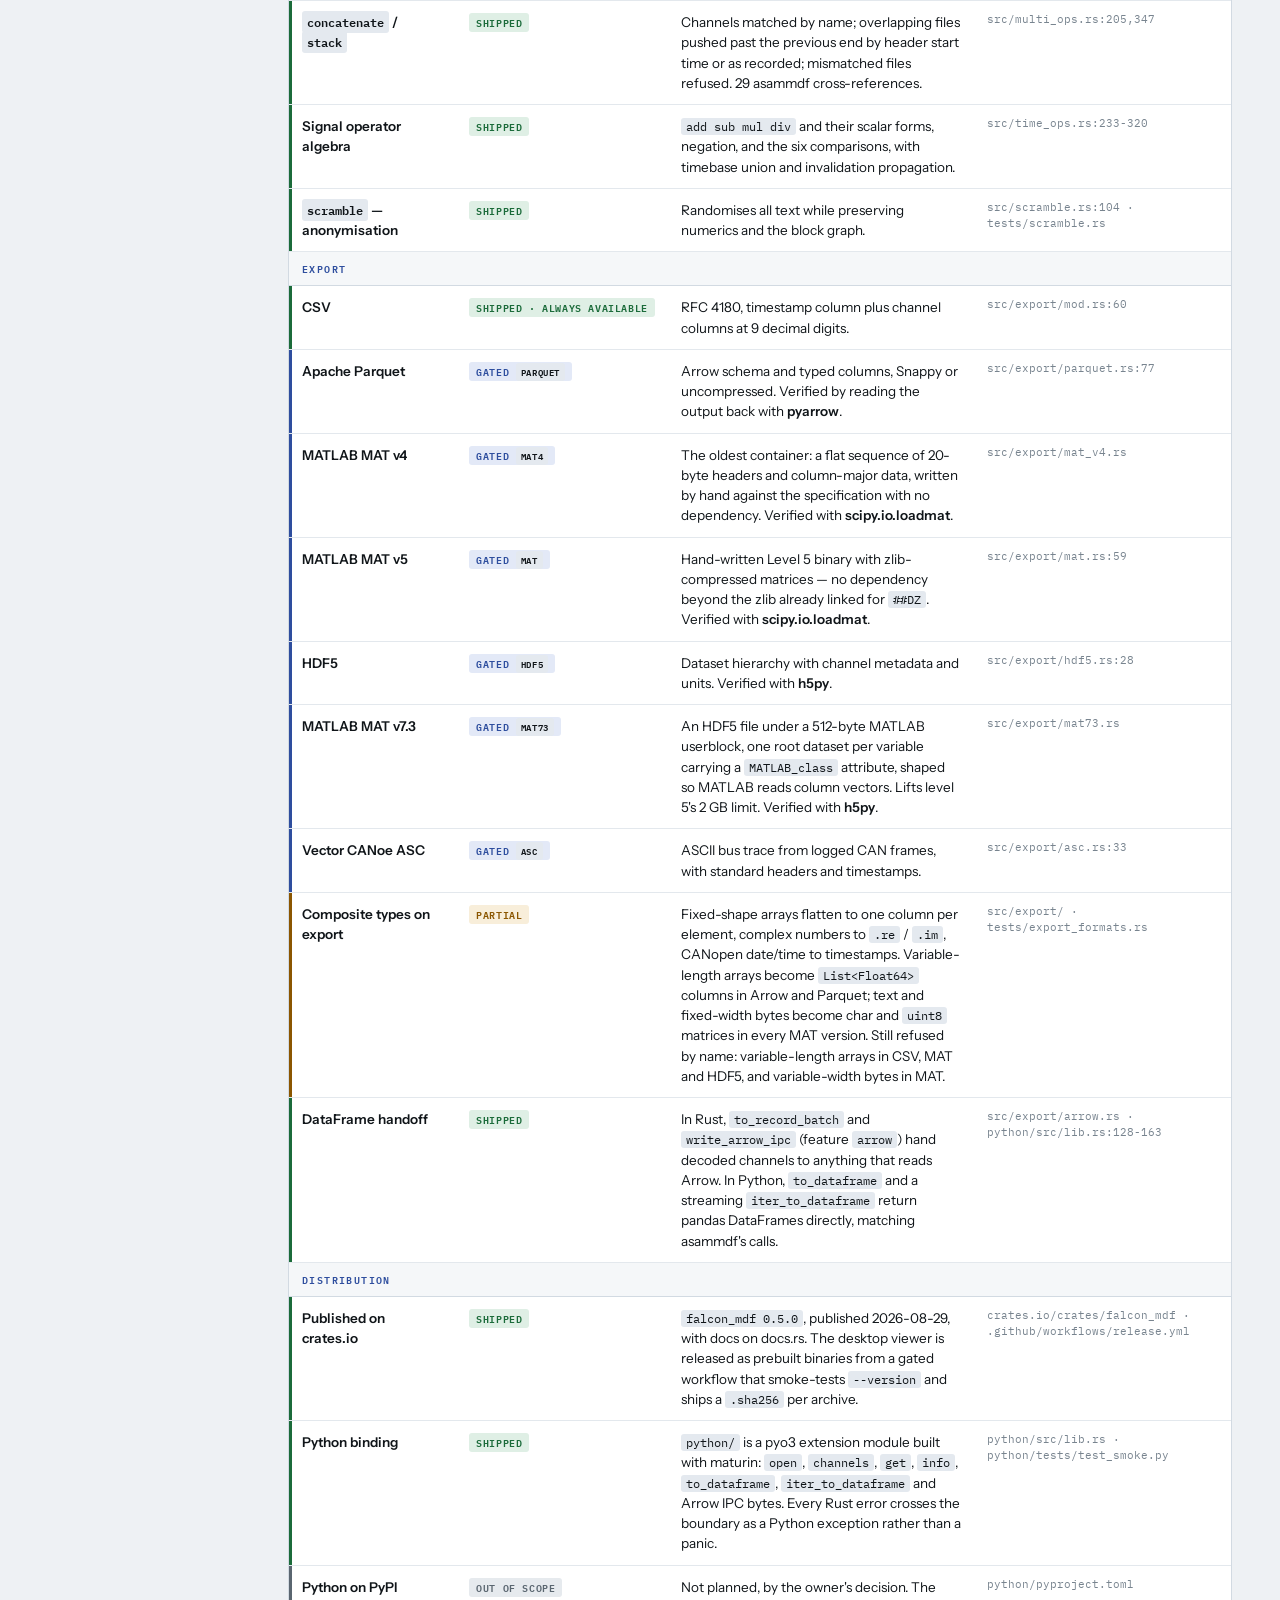
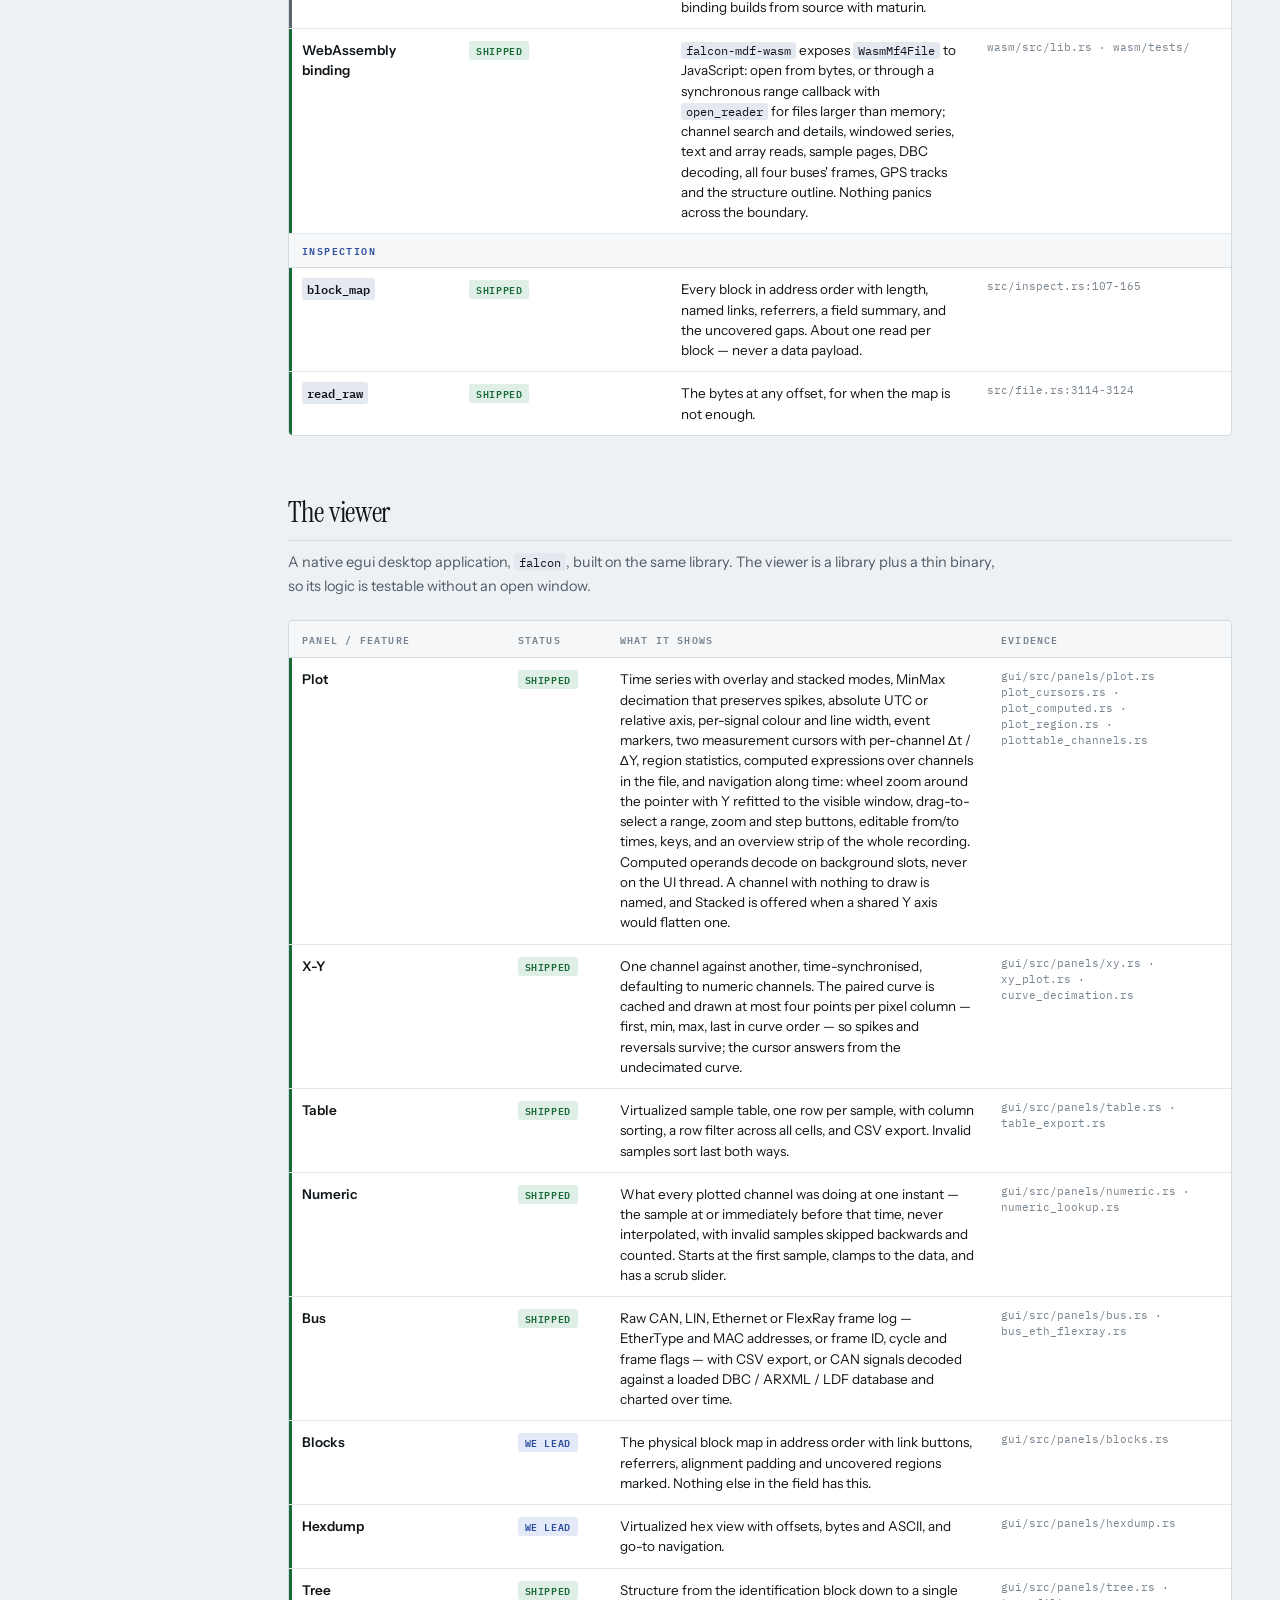
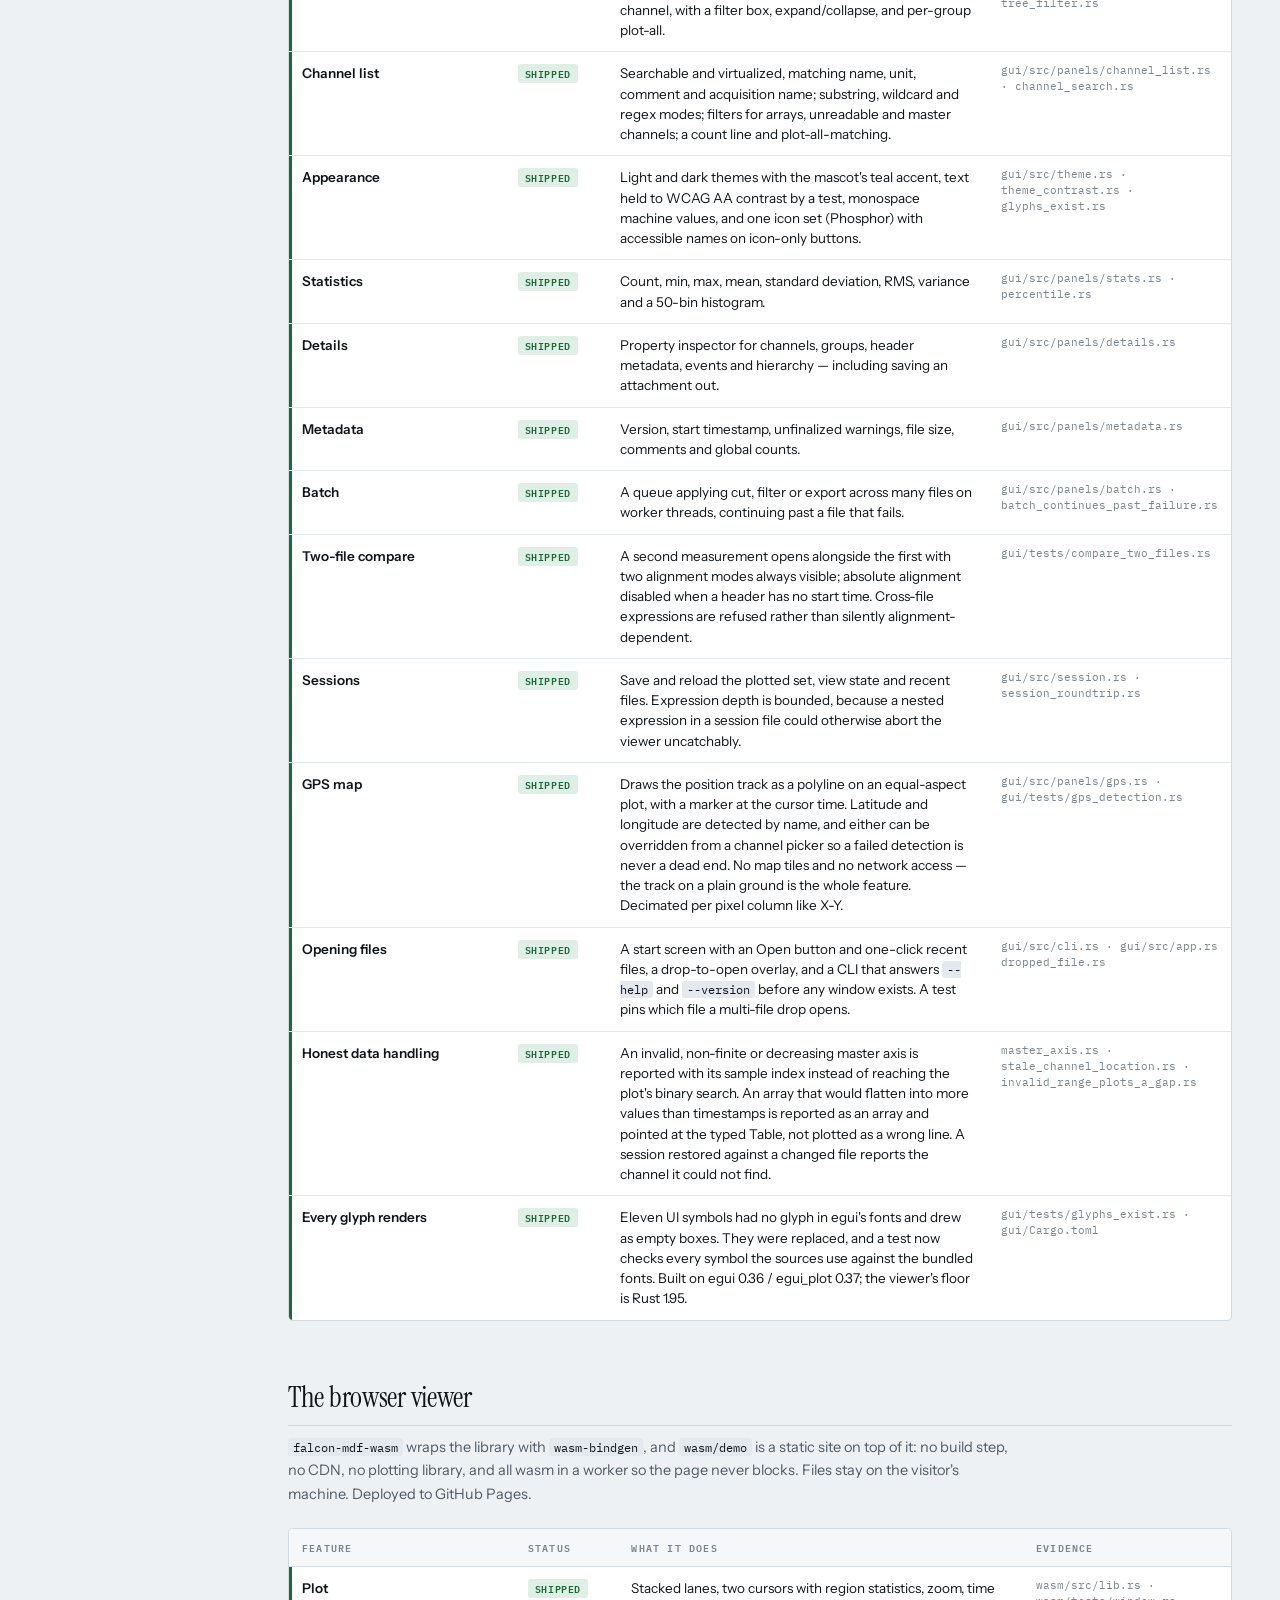
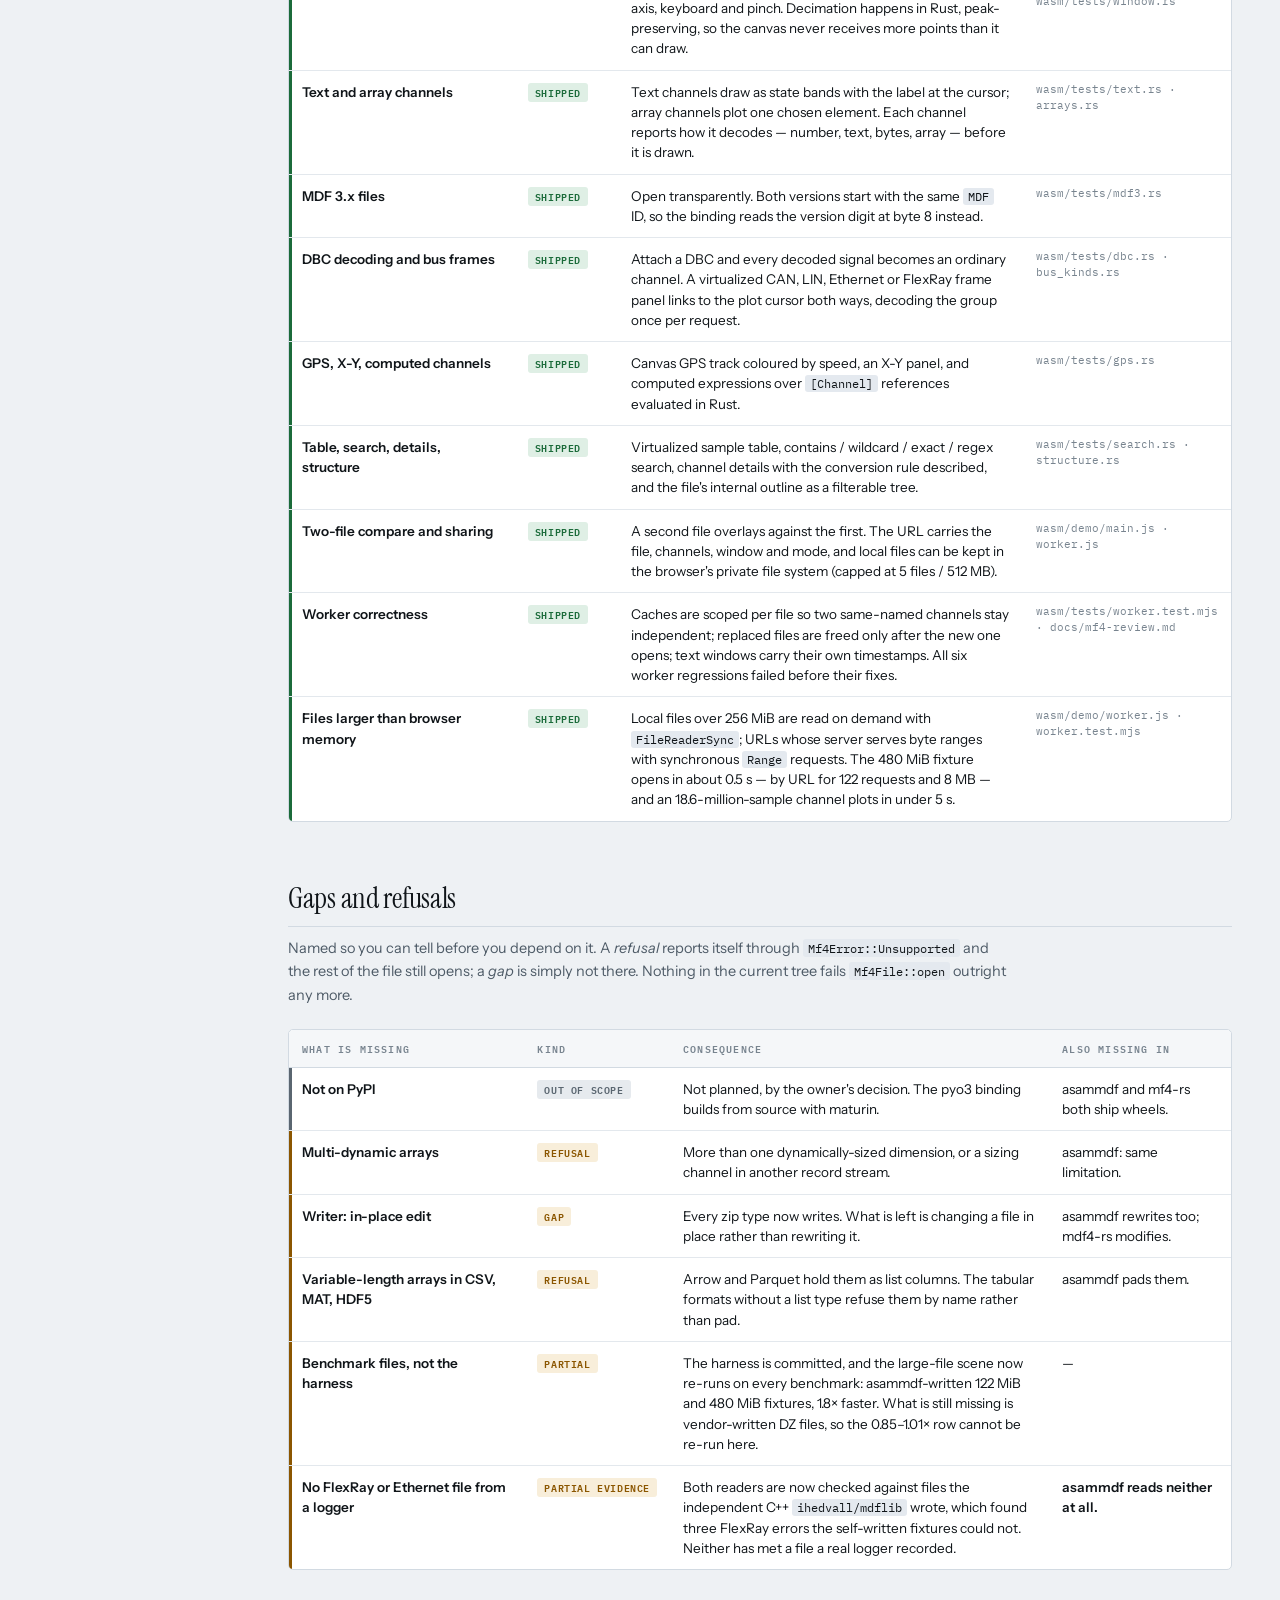
==== commit b47c84d1: "feat(gui): own theme, one icon set, and navigation along time The viewer looked like stock egui: gre" ====
--- a/docs/field-reference.html
+++ b/docs/field-reference.html
@@ -859,7 +859,7 @@
 
   /* ============ GUI ============ */
   fill("gui-body",[
-    ["ok",["cap","Plot"],[null,P("ok","Shipped")],[null,"Time series with overlay and stacked modes, MinMax decimation that preserves spikes, absolute UTC or relative axis, per-signal colour and line width, event markers, two measurement cursors with per-channel Δt / ΔY, region statistics, and computed expressions over channels in the file. Computed operands decode on background slots, never on the UI thread. A channel with nothing to draw is named, and Stacked is offered when a shared Y axis would flatten one."],["ev","gui/src/panels/plot.rs<br>plot_cursors.rs · plot_computed.rs · plot_region.rs · plottable_channels.rs"]],
+    ["ok",["cap","Plot"],[null,P("ok","Shipped")],[null,"Time series with overlay and stacked modes, MinMax decimation that preserves spikes, absolute UTC or relative axis, per-signal colour and line width, event markers, two measurement cursors with per-channel Δt / ΔY, region statistics, computed expressions over channels in the file, and navigation along time: wheel zoom around the pointer with Y refitted to the visible window, drag-to-select a range, zoom and step buttons, editable from/to times, keys, and an overview strip of the whole recording. Computed operands decode on background slots, never on the UI thread. A channel with nothing to draw is named, and Stacked is offered when a shared Y axis would flatten one."],["ev","gui/src/panels/plot.rs<br>plot_cursors.rs · plot_computed.rs · plot_region.rs · plottable_channels.rs"]],
     ["ok",["cap","X-Y"],[null,P("ok","Shipped")],[null,"One channel against another, time-synchronised, defaulting to numeric channels. The paired curve is cached and drawn at most four points per pixel column — first, min, max, last in curve order — so spikes and reversals survive; the cursor answers from the undecimated curve."],["ev","gui/src/panels/xy.rs · xy_plot.rs · curve_decimation.rs"]],
     ["ok",["cap","Table"],[null,P("ok","Shipped")],[null,"Virtualized sample table, one row per sample, with column sorting, a row filter across all cells, and CSV export. Invalid samples sort last both ways."],["ev","gui/src/panels/table.rs · table_export.rs"]],
     ["ok",["cap","Numeric"],[null,P("ok","Shipped")],[null,"What every plotted channel was doing at one instant — the sample at or immediately before that time, never interpolated, with invalid samples skipped backwards and counted. Starts at the first sample, clamps to the data, and has a scrub slider."],["ev","gui/src/panels/numeric.rs · numeric_lookup.rs"]],
@@ -868,6 +868,7 @@
     ["ok",["cap","Hexdump"],[null,P("lead","We lead")],[null,"Virtualized hex view with offsets, bytes and ASCII, and go-to navigation."],["ev","gui/src/panels/hexdump.rs"]],
     ["ok",["cap","Tree"],[null,P("ok","Shipped")],[null,"Structure from the identification block down to a single channel, with a filter box, expand/collapse, and per-group plot-all."],["ev","gui/src/panels/tree.rs · tree_filter.rs"]],
     ["ok",["cap","Channel list"],[null,P("ok","Shipped")],[null,"Searchable and virtualized, matching name, unit, comment and acquisition name; substring, wildcard and regex modes; filters for arrays, unreadable and master channels; a count line and plot-all-matching."],["ev","gui/src/panels/channel_list.rs · channel_search.rs"]],
+    ["ok",["cap","Appearance"],[null,P("ok","Shipped")],[null,"Light and dark themes with the mascot's teal accent, text held to WCAG AA contrast by a test, monospace machine values, and one icon set (Phosphor) with accessible names on icon-only buttons."],["ev","gui/src/theme.rs · theme_contrast.rs · glyphs_exist.rs"]],
     ["ok",["cap","Statistics"],[null,P("ok","Shipped")],[null,"Count, min, max, mean, standard deviation, RMS, variance and a 50-bin histogram."],["ev","gui/src/panels/stats.rs · percentile.rs"]],
     ["ok",["cap","Details"],[null,P("ok","Shipped")],[null,"Property inspector for channels, groups, header metadata, events and hierarchy — including saving an attachment out."],["ev","gui/src/panels/details.rs"]],
     ["ok",["cap","Metadata"],[null,P("ok","Shipped")],[null,"Version, start timestamp, unfinalized warnings, file size, comments and global counts."],["ev","gui/src/panels/metadata.rs"]],
